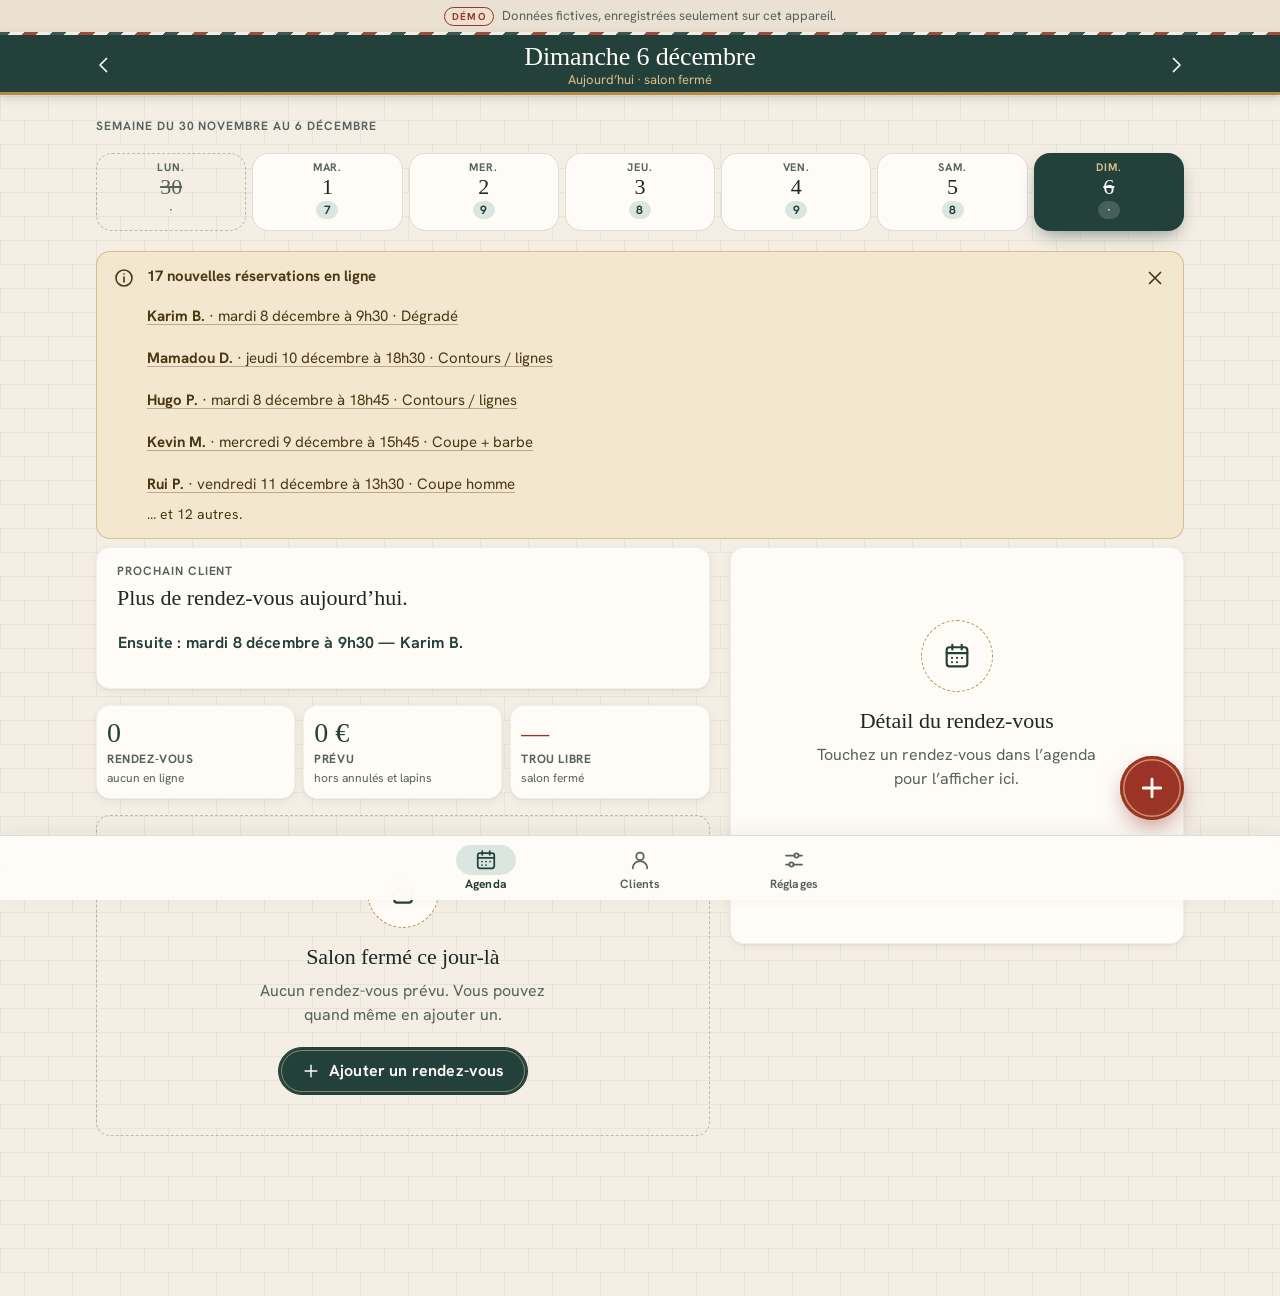
==== pro/index.html @ 9a5f39dc "﻿Publication 2026-10-08.1 — démo de prise de rendez-vous Application de planning pour barbière (PWA)" ====
<!doctype html>
<html lang="fr">
<head>
  <meta charset="utf-8">
  <meta name="viewport" content="width=device-width, initial-scale=1, viewport-fit=cover">
  <title>Agenda — [À COMPLÉTER] Nom du salon</title>
  <meta name="description" content="Espace de la barbière : agenda du jour, clients et réglages du salon.">
  <meta name="robots" content="noindex, nofollow">
  <meta name="theme-color" content="#23413A">
  <meta name="color-scheme" content="light">
  <meta name="format-detection" content="telephone=no">
  <meta name="mobile-web-app-capable" content="yes">
  <meta name="apple-mobile-web-app-capable" content="yes">
  <meta name="apple-mobile-web-app-status-bar-style" content="default">
  <meta name="apple-mobile-web-app-title" content="Agenda">

  <link rel="manifest" href="./manifest.webmanifest">
  <link rel="icon" href="../icons/pro-favicon.svg" type="image/svg+xml">
  <link rel="icon" href="../icons/pro-favicon-32.png" sizes="32x32" type="image/png">
  <link rel="apple-touch-icon" href="../icons/pro-apple-touch-icon.png">

  <link rel="preload" href="../fonts/hanken-grotesk-latin.woff2" as="font" type="font/woff2" crossorigin>
  <link rel="preload" href="../fonts/young-serif-latin.woff2" as="font" type="font/woff2" crossorigin>
  <link rel="stylesheet" href="../css/app.css">
  <link rel="stylesheet" href="../css/pro.css">

  <script src="../config.js"></script>
  <script type="module" src="../js/pro/main.js"></script>
</head>
<body class="app app--pro">
  <a class="skip-link" href="#app">Aller au contenu</a>

  <!-- Bandeau affiché seulement en mode démo (config.js vide) -->
  <div class="demo-banner" id="demo-banner" role="note" hidden>
    <span class="demo-banner__tag">Démo</span>
    <span class="demo-banner__text">Données fictives, enregistrées seulement sur cet appareil.</span>
  </div>
  <script>
    (function () {
      var c = window.APP_CONFIG || {};
      if (!(c.supabaseUrl && c.supabaseKey)) document.getElementById('demo-banner').hidden = false;
    })();
  </script>

  <noscript>
    <div class="noscript">
      <h1>Agenda du salon</h1>
      <p>L’agenda a besoin de JavaScript. Activez-le dans les réglages du navigateur, puis rechargez la page.</p>
    </div>
  </noscript>

  <main id="app" tabindex="-1"></main>

  <div id="announcer" class="sr-only" aria-live="polite" aria-atomic="true"></div>
  <div id="toasts" class="toasts"></div>
</body>
</html>
---- css/app.css ----
/* ==========================================================================
   Planning Barbière — système de design « l'enseigne de quartier »
   --------------------------------------------------------------------------
   Un seul fichier pour les deux applis (client et barbière).
   Direction artistique : docs/DESIGN.md — catalogue visuel : app/styleguide.html
   Les écrans ajoutent leurs propres règles dans css/client.css et css/pro.css,
   en réutilisant ces jetons et ces composants (nommage BEM simple :
   .bloc, .bloc__element, .bloc--variante ; états via attributs ARIA).

   Sommaire
     1. Polices (auto-hébergées, RGPD)
     2. Jetons (couleurs, rayons, ombres, espacements, typo)
     3. Base & reset léger (mobile, safe-area, focus)
     4. Mise en page (.page, .stack, .cluster…)
     5. Typographie & utilitaires
     6. Composants
        .btn .icon-btn .icon .chip .card .badge .field .check .switch
        .pole .spinner .loader .pricelist .daystrip .slots .ticket .sheet
        .toast .tabbar .appbar .sticky-cta .empty .skeleton .demo-banner
        .timeline .stat .list .avatar .notice .signboard .install-help
        .prose .app-footer
     7. Mouvement (.reveal) et prefers-reduced-motion
   ========================================================================== */


/* ==========================================================================
   1. Polices — Young Serif (titres) et Hanken Grotesk variable 400–700 (texte)
   Sous-ensembles latin + latin-ext, licence OFL (voir fonts/LICENCES.txt).
   ========================================================================== */

@font-face {
  font-family: 'Young Serif';
  font-style: normal;
  font-weight: 400;
  font-display: swap;
  src: url('../fonts/young-serif-latin-ext.woff2') format('woff2');
  unicode-range: U+0100-02BA, U+02BD-02C5, U+02C7-02CC, U+02CE-02D7, U+02DD-02FF, U+0304, U+0308, U+0329, U+1D00-1DBF, U+1E00-1E9F, U+1EF2-1EFF, U+2020, U+20A0-20AB, U+20AD-20C4, U+2113, U+2C60-2C7F, U+A720-A7FF;
}
@font-face {
  font-family: 'Young Serif';
  font-style: normal;
  font-weight: 400;
  font-display: swap;
  src: url('../fonts/young-serif-latin.woff2') format('woff2');
  unicode-range: U+0000-00FF, U+0131, U+0152-0153, U+02BB-02BC, U+02C6, U+02DA, U+02DC, U+0304, U+0308, U+0329, U+2000-206F, U+20AC, U+2122, U+2191, U+2193, U+2212, U+2215, U+FEFF, U+FFFD;
}
@font-face {
  font-family: 'Hanken Grotesk';
  font-style: normal;
  font-weight: 400 700;
  font-display: swap;
  src: url('../fonts/hanken-grotesk-latin-ext.woff2') format('woff2');
  unicode-range: U+0100-02BA, U+02BD-02C5, U+02C7-02CC, U+02CE-02D7, U+02DD-02FF, U+0304, U+0308, U+0329, U+1D00-1DBF, U+1E00-1E9F, U+1EF2-1EFF, U+2020, U+20A0-20AB, U+20AD-20C4, U+2113, U+2C60-2C7F, U+A720-A7FF;
}
@font-face {
  font-family: 'Hanken Grotesk';
  font-style: normal;
  font-weight: 400 700;
  font-display: swap;
  src: url('../fonts/hanken-grotesk-latin.woff2') format('woff2');
  unicode-range: U+0000-00FF, U+0131, U+0152-0153, U+02BB-02BC, U+02C6, U+02DA, U+02DC, U+0304, U+0308, U+0329, U+2000-206F, U+20AC, U+2122, U+2191, U+2193, U+2212, U+2215, U+FEFF, U+FFFD;
}


/* ==========================================================================
   2. Jetons
   ========================================================================== */

:root {
  color-scheme: light;

  /* — Couleurs (DESIGN.md) — */
  --paper:   #F4EEE4;              /* fond général, crème carrelage */
  --paper-2: #EAE1D2;              /* surfaces secondaires, bandes */
  --card:    #FFFCF7;              /* cartes, champs */
  --ink:     #1C2925;              /* texte principal */
  --ink-2:   #55625D;              /* texte secondaire (AA sur --paper : 5,5:1) */
  --green:   #23413A;              /* dominante : en-têtes, boutons principaux */
  --green-2: #2F5A50;              /* survol / état actif */
  --green-3: #17302A;              /* appui, fonds sombres (toast) */
  --oxblood: #9B3426;              /* accent : sélection, alertes, rayure */
  --oxblood-2: #7E2A1E;            /* accent foncé (texte sur fond teinté) */
  --brass:   #B58A45;              /* filets, détails — jamais pour du texte courant */
  --brass-2: #D9BE8C;              /* laiton clair, détails sur fond vert */
  --line:    rgba(28, 41, 37, .14);/* séparateurs */
  --line-2:  rgba(28, 41, 37, .26);/* contours de champs, bordures marquées */

  --ok:        #2E6B3F;            /* honoré */
  --ok-bg:     #E1ECDF;
  --warn:      #8A5A00;            /* lapin (no-show) */
  --warn-bg:   #F6E8C8;
  --danger-bg: #F5E1DB;            /* fond teinté sang-de-bœuf */
  --green-bg:  #DCE6E1;            /* fond teinté vert */
  --brass-bg:  #F3E7CF;            /* fond teinté laiton */

  --focus-color: var(--oxblood);   /* anneau de focus (redéfini sur fond sombre) */

  /* — Rayure du poteau de barbier (signature : progression, créneau choisi, chargement) — */
  --pole: repeating-linear-gradient(-45deg,
            var(--oxblood) 0 10px, var(--card) 10px 20px,
            var(--green) 20px 30px, var(--card) 30px 40px);
  /* Même rayure en « tuile » raccordable : à utiliser avec background-size
     (56px, 28px…) pour l'animer sans saut (keyframes pole-turn-*). */
  --pole-tile: linear-gradient(-45deg,
            var(--oxblood) 0 12.5%, var(--card) 0 25%, var(--green) 0 37.5%, var(--card) 0 50%,
            var(--oxblood) 0 62.5%, var(--card) 0 75%, var(--green) 0 87.5%, var(--card) 0);
  /* Hachures neutres (blocages, indisponibilités) */
  --hatch: repeating-linear-gradient(-45deg, rgba(28, 41, 37, .075) 0 6px, transparent 6px 12px);

  /* — Rayons — */
  --r-xs: 6px;
  --r-sm: 10px;
  --r-card: 14px;
  --r-lg: 22px;
  --r-pill: 999px;

  /* — Ombres chaudes (jamais grises) — */
  --shadow-1: 0 1px 2px rgba(60, 40, 20, .06), 0 2px 10px rgba(60, 40, 20, .06);
  --shadow-2: 0 2px 4px rgba(60, 40, 20, .06), 0 10px 28px rgba(60, 40, 20, .11);
  --shadow-3: 0 -10px 40px rgba(60, 40, 20, .18);

  /* — Espacements (échelle de 4 px) — */
  --s-1: 4px;
  --s-2: 8px;
  --s-3: 12px;
  --s-4: 16px;
  --s-5: 20px;
  --s-6: 24px;
  --s-7: 32px;
  --s-8: 40px;
  --s-9: 56px;

  /* — Typographie — */
  --font-display: 'Young Serif', 'Iowan Old Style', 'Palatino Linotype', Georgia, serif;
  --font-body: 'Hanken Grotesk', ui-sans-serif, system-ui, -apple-system, 'Segoe UI', Roboto, sans-serif;
  --fs-xs: .75rem;     /* 12 px — petites capitales */
  --fs-sm: .875rem;    /* 14 px */
  --fs-md: 1rem;       /* 16 px — minimum pour la saisie */
  --fs-lg: 1.125rem;   /* 18 px */
  --fs-xl: 1.375rem;   /* 22 px */
  --fs-2xl: 1.75rem;   /* 28 px */
  --fs-3xl: 2.25rem;   /* 36 px */
  --fs-hero: clamp(2.5rem, 11vw, 3.75rem); /* grands chiffres de l'agenda */

  /* — Gabarit — */
  --tap: 48px;                     /* cible tactile minimale */
  --maxw: 560px;                   /* colonne unique */
  --maxw-wide: 1120px;             /* agenda pro sur tablette */
  --gutter: 16px;
  --appbar-h: 56px;
  --tabbar-h: 64px;
  --cta-h: 80px;
  --bottom-space: 0px;             /* place réservée en bas (barre collante / onglets) */

  /* — Mouvement — */
  --ease-out: cubic-bezier(.2, .8, .2, 1);
  --ease-in: cubic-bezier(.4, 0, 1, 1);
  --stagger: 40ms;
}


/* ==========================================================================
   3. Base & reset léger
   ========================================================================== */

*, *::before, *::after { box-sizing: border-box; }

html {
  -webkit-text-size-adjust: 100%;
  text-size-adjust: 100%;
  -webkit-tap-highlight-color: transparent;
  scroll-padding-top: calc(var(--appbar-h) + 12px);
  scroll-padding-bottom: calc(var(--bottom-space) + 12px);
}

body {
  margin: 0;
  min-height: 100vh;
  min-height: 100dvh;
  padding-bottom: var(--bottom-space);
  color: var(--ink);
  background-color: var(--paper);
  /* Carrelage métro, presque invisible : la crème du salon */
  background-image: url("data:image/svg+xml,%3Csvg xmlns='http://www.w3.org/2000/svg' width='48' height='48'%3E%3Cpath d='M0 .5h48M0 24.5h48M.5 0v24M24.5 24v24' stroke='%231C2925' stroke-opacity='.05' fill='none'/%3E%3C/svg%3E");
  font-family: var(--font-body);
  font-size: var(--fs-md);
  line-height: 1.5;
  font-weight: 400;
  font-synthesis: none;
  font-kerning: normal;
  -webkit-font-smoothing: antialiased;
  -moz-osx-font-smoothing: grayscale;
  text-rendering: optimizeLegibility;
  overflow-wrap: break-word;
}

/* Place automatique sous une barre collante ou une barre d'onglets.
   Posée sur :root (et non body) : html en a besoin pour scroll-padding-bottom
   (un champ focalisé ou une erreur ne restent pas cachés sous la barre) ;
   body, .toasts… en héritent. */
:root:has(.sticky-cta:not([hidden])) { --bottom-space: calc(var(--cta-h) + env(safe-area-inset-bottom, 0px)); }
:root:has(.tabbar:not([hidden])) { --bottom-space: calc(var(--tabbar-h) + env(safe-area-inset-bottom, 0px)); }
:root:has(.tabbar:not([hidden])):has(.sticky-cta:not([hidden])) {
  --bottom-space: calc(var(--tabbar-h) + var(--cta-h) + env(safe-area-inset-bottom, 0px));
}

h1, h2, h3, h4, h5, h6, p, figure, blockquote, dl, dd, ul, ol { margin: 0; }
ul[class], ol[class] { list-style: none; padding: 0; }

h1, h2, h3 {
  font-family: var(--font-display);
  font-weight: 400;              /* Young Serif n'existe qu'en 400 : jamais de faux gras */
  line-height: 1.15;
  letter-spacing: -.005em;
  text-wrap: balance;
}
h4, h5, h6 { font-size: inherit; font-weight: 700; }

img, video, canvas { display: block; max-width: 100%; height: auto; }

button, input, select, textarea { font: inherit; color: inherit; letter-spacing: inherit; }
:where(button) { background: none; border: 0; padding: 0; cursor: pointer; }
:where(button:disabled) { cursor: not-allowed; }
:where(a) { color: var(--green); text-decoration-thickness: 1px; text-underline-offset: .18em; }
:where(a:hover) { color: var(--green-2); }
button, a, label, summary, [role="button"] { touch-action: manipulation; }

[hidden] { display: none !important; }

::selection { background: rgba(155, 52, 38, .18); }

/* Focus très visible, au clavier uniquement */
:focus-visible {
  outline: 3px solid var(--focus-color);
  outline-offset: 2px;
}
:focus:not(:focus-visible) { outline: none; }

/* Conteneur racine des écrans */
#app { display: block; min-height: 60vh; }
#app:focus { outline: none; }


/* ==========================================================================
   4. Mise en page
   ========================================================================== */

/* .page — colonne unique centrée (560 px), gouttières + safe-area.
   .page--wide : agenda pro sur tablette (2 colonnes possibles via .page__cols). */
.page {
  width: 100%;
  max-width: var(--maxw);
  margin-inline: auto;
  padding-top: var(--s-5);
  padding-bottom: var(--s-8);
  padding-left: max(var(--gutter), env(safe-area-inset-left, 0px));
  padding-right: max(var(--gutter), env(safe-area-inset-right, 0px));
}
.page--wide { max-width: var(--maxw-wide); }
.page__cols { display: grid; gap: var(--s-6); }
@media (min-width: 900px) {
  .page__cols { grid-template-columns: minmax(0, 1fr) minmax(0, 1fr); align-items: start; }
}

/* .stack — empilement vertical régulier (--gap pour ajuster) */
.stack { display: flex; flex-direction: column; gap: var(--gap, var(--s-4)); }
.stack--xs { --gap: var(--s-1); }
.stack--sm { --gap: var(--s-2); }
.stack--lg { --gap: var(--s-6); }
.stack--xl { --gap: var(--s-8); }

/* .cluster — éléments en ligne qui passent à la ligne */
.cluster { display: flex; flex-wrap: wrap; align-items: center; gap: var(--gap, var(--s-2)); }
.cluster--between { justify-content: space-between; }
.cluster--end { justify-content: flex-end; }

/* .split — deux éléments aux extrémités, l'un peut rétrécir */
.split { display: flex; align-items: center; justify-content: space-between; gap: var(--s-3); }
.split > :first-child { min-width: 0; }

.grow { flex: 1 1 auto; min-width: 0; }


/* ==========================================================================
   5. Typographie & utilitaires
   ========================================================================== */

.h1 { font-family: var(--font-display); font-weight: 400; font-size: var(--fs-3xl); line-height: 1.08; }
.h2 { font-family: var(--font-display); font-weight: 400; font-size: var(--fs-2xl); line-height: 1.12; }
.h3 { font-family: var(--font-display); font-weight: 400; font-size: var(--fs-xl); line-height: 1.2; }
.display-num {                          /* grands chiffres (heure du prochain client) */
  font-family: var(--font-display);
  font-weight: 400;
  font-size: var(--fs-hero);
  line-height: 1;
  font-variant-numeric: tabular-nums lining-nums;
  letter-spacing: -.01em;
}
.lead { font-size: var(--fs-lg); line-height: 1.45; color: var(--ink-2); }

/* Petites capitales espacées — étiquettes, durées, jours, sections */
.smallcaps {
  font-size: var(--fs-xs);
  font-weight: 650;
  letter-spacing: .08em;
  text-transform: uppercase;
  line-height: 1.3;
}

/* Titre de section : petites capitales + filet */
.section-title {
  display: flex;
  align-items: center;
  gap: var(--s-3);
  margin: var(--s-6) 0 var(--s-3);
  color: var(--ink-2);
  font-family: var(--font-body);
  font-size: var(--fs-xs);
  font-weight: 700;
  letter-spacing: .1em;
  text-transform: uppercase;
}
.section-title::after { content: ""; flex: 1; height: 1px; background: var(--line); }

.muted { color: var(--ink-2); }
.accent { color: var(--oxblood); }
.tabular { font-variant-numeric: tabular-nums lining-nums; }
.center { text-align: center; }
.nowrap { white-space: nowrap; }
.truncate { overflow: hidden; text-overflow: ellipsis; white-space: nowrap; }
.small { font-size: var(--fs-sm); }

/* Marqueur visible pour les informations à fournir par la barbière */
.todo {
  padding: .05em .35em;
  border-radius: 4px;
  background: var(--warn-bg);
  color: var(--warn);
  font-weight: 600;
  box-decoration-break: clone;
  -webkit-box-decoration-break: clone;
}

/* Masqué visuellement, lu par les lecteurs d'écran */
.sr-only, .visually-hidden {
  position: absolute !important;
  width: 1px; height: 1px;
  padding: 0; margin: -1px;
  overflow: hidden;
  clip: rect(0 0 0 0);
  clip-path: inset(50%);
  white-space: nowrap;
  border: 0;
}

/* Lien d'évitement */
.skip-link {
  position: absolute; left: var(--s-3); top: -100px; z-index: 300;
  padding: var(--s-2) var(--s-4); border-radius: var(--r-pill);
  background: var(--green); color: var(--card); font-weight: 700;
}
.skip-link:focus { top: calc(var(--s-3) + env(safe-area-inset-top, 0px)); }

.no-scrollbar { scrollbar-width: none; }
.no-scrollbar::-webkit-scrollbar { display: none; }

/* Filet laiton décoratif */
.divider { border: 0; height: 1px; margin: var(--s-6) 0; background: var(--line); }
.divider--brass {
  height: 7px;
  background:
    linear-gradient(var(--brass), var(--brass)) center / 100% 1px no-repeat,
    radial-gradient(circle, var(--brass) 2.5px, transparent 3px) center / 7px 7px no-repeat;
  opacity: .8;
}


/* ==========================================================================
   6. Composants
   ========================================================================== */

/* --------------------------------------------------------------------------
   .icon — pictogramme SVG en trait (produit par icon(name) de js/ui/dom.js)
   Hérite de la couleur du texte. .icon--lg : 28 px.
   -------------------------------------------------------------------------- */
.icon {
  display: inline-block;
  flex: none;
  width: 1.25em;
  height: 1.25em;
  vertical-align: -.25em;
  stroke: currentColor;
  fill: none;
}
.icon--lg { width: 28px; height: 28px; }


/* --------------------------------------------------------------------------
   .btn — bouton (ou lien <a class="btn">)
   Variantes : --primary (vert), --accent (sang-de-bœuf), --ghost, --danger
   Tailles   : --lg (56 px), --sm (40 px, zone tactile étendue), --block (pleine largeur)
   États     : [disabled] / [aria-disabled=true], [aria-busy=true] (le poteau tourne)
   <button class="btn btn--primary btn--block btn--lg">Confirmer</button>
   -------------------------------------------------------------------------- */
.btn {
  --btn-bg: var(--card);
  --btn-fg: var(--ink);
  --btn-border: var(--line-2);
  --btn-filet: transparent;
  position: relative;
  display: inline-flex;
  align-items: center;
  justify-content: center;
  gap: .5em;
  min-height: var(--tap);
  padding: 0 1.375rem;
  border: 1.5px solid var(--btn-border);
  border-radius: var(--r-pill);
  background: var(--btn-bg);
  color: var(--btn-fg);
  box-shadow: inset 0 0 0 2px var(--btn-bg), inset 0 0 0 3px var(--btn-filet);
  font-family: var(--font-body);
  font-size: var(--fs-md);
  font-weight: 650;
  line-height: 1.15;
  letter-spacing: .01em;
  text-align: center;
  text-decoration: none;
  white-space: nowrap;
  cursor: pointer;
  user-select: none;
  -webkit-user-select: none;
  transition: background-color .15s, border-color .15s, color .15s, box-shadow .15s, transform .12s var(--ease-out);
}
.btn:hover { color: var(--btn-fg); }
@media (hover: hover) {
  .btn:hover { --btn-bg: var(--paper-2); }
}
.btn:active { transform: translateY(1px) scale(.985); }
.btn .icon { width: 1.25em; height: 1.25em; }

/* Principal : vert bouteille, filet laiton intérieur comme une poignée de porte */
.btn--primary {
  --btn-bg: var(--green);
  --btn-fg: var(--card);
  --btn-border: var(--green);
  --btn-filet: rgba(217, 190, 140, .55);
  --focus-color: var(--oxblood);
}
@media (hover: hover) { .btn--primary:hover { --btn-bg: var(--green-2); --btn-border: var(--green-2); } }
.btn--primary:active { --btn-bg: var(--green-3); }

/* Accent : sang-de-bœuf de l'enseigne */
.btn--accent {
  --btn-bg: var(--oxblood);
  --btn-fg: var(--card);
  --btn-border: var(--oxblood);
  --btn-filet: rgba(217, 190, 140, .55);
  --focus-color: var(--green);
}
@media (hover: hover) { .btn--accent:hover { --btn-bg: var(--oxblood-2); --btn-border: var(--oxblood-2); } }

/* Discret : sans fond ni bordure */
.btn--ghost { --btn-bg: transparent; --btn-fg: var(--green); --btn-border: transparent; }
@media (hover: hover) { .btn--ghost:hover { --btn-bg: rgba(35, 65, 58, .08); } }

/* Danger : action destructrice (annuler un RDV, supprimer) */
.btn--danger { --btn-bg: var(--danger-bg); --btn-fg: var(--oxblood-2); --btn-border: rgba(155, 52, 38, .4); }
@media (hover: hover) { .btn--danger:hover { --btn-bg: var(--oxblood); --btn-fg: var(--card); --btn-border: var(--oxblood); } }

.btn--block { display: flex; width: 100%; }
.btn--lg { min-height: 56px; padding: 0 1.75rem; font-size: 1.0625rem; }
.btn--sm { min-height: 40px; padding: 0 1rem; font-size: .9375rem; }
.btn--sm::after { content: ""; position: absolute; inset: -4px 0; } /* cible tactile ≥ 48 px */

.btn:disabled,
.btn[aria-disabled="true"] {
  opacity: .45;
  cursor: not-allowed;
  transform: none;
  pointer-events: none;
}

/* Envoi en cours : le bouton devient un poteau de barbier qui tourne.
   Le libellé reste lu par les lecteurs d'écran (aria-busy). */
.btn[aria-busy="true"] {
  color: transparent !important;
  border-color: var(--green);
  background-color: var(--card);
  background-image: var(--pole-tile);
  background-size: 56px 56px;
  box-shadow: inset 0 0 0 1px rgba(28, 41, 37, .2), inset 0 6px 8px -6px rgba(255, 255, 255, .7), inset 0 -6px 8px -6px rgba(0, 0, 0, .25);
  animation: pole-turn-56 1.1s linear infinite;
  pointer-events: none;
  cursor: progress;
}
.btn[aria-busy="true"] .icon { visibility: hidden; }


/* --------------------------------------------------------------------------
   .icon-btn — bouton rond 48 px contenant un pictogramme (aria-label requis)
   Variantes : --solid (carte), --primary (vert), --sm (40 px)
   <button class="icon-btn" aria-label="Fermer">{icon('croix')}</button>
   -------------------------------------------------------------------------- */
.icon-btn {
  position: relative;
  display: inline-grid;
  place-items: center;
  flex: none;
  width: var(--tap);
  height: var(--tap);
  border: 0;
  border-radius: 50%;
  background: transparent;
  color: inherit;
  text-decoration: none;
  cursor: pointer;
  transition: background-color .15s, transform .12s var(--ease-out);
}
.icon-btn .icon { width: 24px; height: 24px; }
@media (hover: hover) { .icon-btn:hover { background: rgba(28, 41, 37, .07); } }
.icon-btn:active { transform: scale(.94); }
.icon-btn:disabled { opacity: .4; pointer-events: none; }
.icon-btn--solid { background: var(--card); border: 1px solid var(--line); box-shadow: var(--shadow-1); color: var(--green); }
.icon-btn--primary { background: var(--green); color: var(--card); }
@media (hover: hover) { .icon-btn--primary:hover { background: var(--green-2); } }
.icon-btn--sm { width: 40px; height: 40px; }
.icon-btn--sm::after { content: ""; position: absolute; inset: -4px; border-radius: 50%; }


/* --------------------------------------------------------------------------
   .chip — pastille de filtre / choix (bouton bascule)
   État choisi : [aria-pressed=true] (ou [aria-selected=true], .is-active)
   Rangée défilante : .chips
   <button class="chip" aria-pressed="true">Barbe <span class="chip__count">3</span></button>
   -------------------------------------------------------------------------- */
.chips {
  display: flex;
  gap: var(--s-2);
  overflow-x: auto;
  padding: 2px 0;
  scrollbar-width: none;
}
.chips::-webkit-scrollbar { display: none; }
.chip {
  display: inline-flex;
  align-items: center;
  gap: .45em;
  flex: none;
  min-height: 44px;
  padding: 0 1rem;
  border: 1.5px solid var(--line-2);
  border-radius: var(--r-pill);
  background: var(--card);
  color: var(--ink);
  font-size: .9375rem;
  font-weight: 550;
  line-height: 1.2;
  white-space: nowrap;
  text-decoration: none;
  cursor: pointer;
  transition: background-color .15s, border-color .15s, color .15s;
}
.chip .icon { width: 18px; height: 18px; }
@media (hover: hover) { .chip:hover { border-color: var(--green); } }
.chip[aria-pressed="true"],
.chip[aria-selected="true"],
.chip.is-active {
  background: var(--green);
  border-color: var(--green);
  color: var(--card);
}
.chip__count {
  min-width: 1.5em;
  padding: 0 .4em;
  border-radius: var(--r-pill);
  background: var(--paper-2);
  color: var(--ink-2);
  font-size: var(--fs-xs);
  font-weight: 700;
  line-height: 1.5;
  text-align: center;
  font-variant-numeric: tabular-nums;
}
.chip[aria-pressed="true"] .chip__count,
.chip[aria-selected="true"] .chip__count,
.chip.is-active .chip__count { background: rgba(255, 252, 247, .18); color: var(--card); }


/* --------------------------------------------------------------------------
   .card — surface blanche cassée, coins 14 px, ombre chaude
   Variantes : --flat (bordure sans ombre), --inset (bande crème), --accent
   (filet sang-de-bœuf à gauche), --interactive (<a>/<button> cliquable)
   Éléments  : __header, __title, __meta, __body, __footer
   -------------------------------------------------------------------------- */
.card {
  position: relative;
  display: block;
  padding: var(--s-4) var(--s-5);
  border: 1px solid rgba(28, 41, 37, .06);
  border-radius: var(--r-card);
  background: var(--card);
  box-shadow: var(--shadow-1);
  color: inherit;
}
.card--flat { box-shadow: none; border-color: var(--line); }
.card--inset { box-shadow: none; border-color: transparent; background: var(--paper-2); }
.card--accent { box-shadow: inset 4px 0 0 var(--oxblood), var(--shadow-1); }
.card--interactive {
  width: 100%;
  text-align: left;
  text-decoration: none;
  cursor: pointer;
  transition: box-shadow .2s, transform .15s var(--ease-out);
}
@media (hover: hover) { .card--interactive:hover { box-shadow: var(--shadow-2); } }
.card--interactive:active { transform: scale(.99); }
.card__header { display: flex; align-items: center; justify-content: space-between; gap: var(--s-3); }
.card__title { font-family: var(--font-display); font-weight: 400; font-size: 1.1875rem; line-height: 1.2; }
.card__meta { color: var(--ink-2); font-size: var(--fs-sm); }
.card__body { margin-top: var(--s-3); }
.card__footer {
  display: flex; flex-wrap: wrap; gap: var(--s-2);
  margin-top: var(--s-4); padding-top: var(--s-3);
  border-top: 1px solid var(--line);
}


/* --------------------------------------------------------------------------
   .badge — statut en petites capitales
   --online (réservé en ligne), --done (honoré), --noshow (lapin),
   --cancelled (annulé), --new (nouveau), sans variante : neutre (confirmé)
   <span class="badge badge--done">Honoré</span>
   -------------------------------------------------------------------------- */
.badge {
  display: inline-flex;
  align-items: center;
  gap: .4em;
  padding: .3em .7em;
  border-radius: var(--r-pill);
  background: var(--paper-2);
  color: var(--ink-2);
  font-size: .6875rem;
  font-weight: 700;
  line-height: 1.2;
  letter-spacing: .08em;
  text-transform: uppercase;
  white-space: nowrap;
  vertical-align: middle;
}
.badge--online { background: var(--brass-bg); color: #6E5220; }
.badge--done { background: var(--ok-bg); color: var(--ok); }
.badge--noshow { background: var(--warn-bg); color: var(--warn); }
.badge--cancelled {
  background: transparent;
  color: var(--ink-2);
  box-shadow: inset 0 0 0 1px var(--line-2);
  text-decoration: line-through;
}
.badge--new { background: var(--oxblood); color: var(--card); }
.badge--new::before {
  content: "";
  width: 6px; height: 6px;
  border-radius: 50%;
  background: var(--card);
  animation: pulse-dot 1.6s ease-in-out infinite;
}


/* --------------------------------------------------------------------------
   .field — champ de formulaire étiqueté
   <div class="field">
     <label class="field__label" for="tel">Téléphone</label>
     <input class="field__input" id="tel" type="tel" autocomplete="tel"
            aria-describedby="tel-aide tel-err" aria-invalid="true">
     <p class="field__hint" id="tel-aide">Pour vous prévenir en cas d'imprévu.</p>
     <p class="field__error" id="tel-err">Ce numéro semble incomplet.</p>
   </div>
   Les <input>, <select>, <textarea> placés dans .field sont stylés même sans
   classe. Texte ≥ 16 px (pas de zoom iOS). Deux champs côte à côte : .field-row
   -------------------------------------------------------------------------- */
.field { display: grid; gap: 6px; min-width: 0; }
.field__label,
.field > label {
  font-size: .9375rem;
  font-weight: 650;
  color: var(--ink);
  line-height: 1.3;
}
.field__optional { font-weight: 400; color: var(--ink-2); font-size: var(--fs-sm); }

.field__input,
.field__select,
.field__textarea,
.field :is(input:not([type="checkbox"]):not([type="radio"]):not([type="range"]), select, textarea) {
  display: block;
  width: 100%;
  min-height: 52px;
  padding: 13px 14px;
  border: 1.5px solid var(--line-2);
  border-radius: 12px;
  background: var(--card);
  color: var(--ink);
  box-shadow: inset 0 1px 2px rgba(60, 40, 20, .06);
  font-size: max(16px, 1rem);
  line-height: 1.3;
  -webkit-appearance: none;
  appearance: none;
  transition: border-color .15s, box-shadow .15s, background-color .15s;
}
.field__textarea,
.field textarea { min-height: 104px; resize: vertical; }
.field__select,
.field select {
  padding-right: 44px;
  background-image: url("data:image/svg+xml,%3Csvg xmlns='http://www.w3.org/2000/svg' viewBox='0 0 24 24' fill='none' stroke='%2355625D' stroke-width='2' stroke-linecap='round' stroke-linejoin='round'%3E%3Cpath d='M6 9.5l6 6 6-6'/%3E%3C/svg%3E");
  background-repeat: no-repeat;
  background-position: right 14px center;
  background-size: 20px 20px;
}
.field ::placeholder { color: #8A928E; opacity: 1; }
.field :is(input, select, textarea):hover { border-color: rgba(28, 41, 37, .4); }
.field :is(input, select, textarea):focus,
.field__input:focus, .field__select:focus, .field__textarea:focus {
  outline: none;
  border-color: var(--green);
  box-shadow: 0 0 0 4px rgba(35, 65, 58, .2);
}
.field :is(input, select, textarea)[aria-invalid="true"] {
  border-color: var(--oxblood);
  background-color: #FBF1EE;
}
.field :is(input, select, textarea)[aria-invalid="true"]:focus { box-shadow: 0 0 0 4px rgba(155, 52, 38, .18); }
.field :is(input, select, textarea):disabled { background: var(--paper-2); color: var(--ink-2); }
.field input:is([type="date"], [type="time"], [type="datetime-local"]) { min-height: 52px; }
.field__hint { font-size: var(--fs-sm); color: var(--ink-2); line-height: 1.4; }
.field__error {
  display: flex;
  align-items: flex-start;
  gap: 6px;
  color: var(--oxblood);
  font-size: var(--fs-sm);
  font-weight: 650;
  line-height: 1.35;
}
.field__error::before {
  content: "!";
  flex: none;
  display: grid; place-items: center;
  width: 18px; height: 18px; margin-top: 1px;
  border-radius: 50%;
  background: var(--oxblood);
  color: var(--card);
  font-size: 12px;
  font-weight: 800;
  line-height: 1;
}
.field__error:empty { display: none; }

.field-row { display: grid; grid-template-columns: 1fr 1fr; gap: var(--s-3); }
@media (max-width: 340px) { .field-row { grid-template-columns: 1fr; } }


/* --------------------------------------------------------------------------
   .check — case à cocher stylée, accessible (la vraie case reste focusable)
   <label class="check">
     <input class="check__input" type="checkbox">
     <span class="check__box" aria-hidden="true"></span>
     <span class="check__label">J'accepte… <span class="check__hint">détail</span></span>
   </label>
   -------------------------------------------------------------------------- */
.check {
  position: relative;
  display: flex;
  align-items: flex-start;
  gap: var(--s-3);
  min-height: var(--tap);
  padding: 12px 0;
  cursor: pointer;
  line-height: 1.4;
}
.check__input {
  position: absolute;
  top: 12px; left: 0;
  width: 24px; height: 24px;
  margin: 0;
  opacity: 0;
  cursor: pointer;
}
.check__box {
  flex: none;
  display: grid;
  place-items: center;
  width: 24px; height: 24px;
  margin-top: -1px;
  border: 2px solid var(--ink-2);
  border-radius: 7px;
  background: var(--card);
  transition: background-color .15s, border-color .15s;
}
.check__box::after {
  content: "";
  width: 12px; height: 7px;
  margin-top: -3px;
  border-left: 2.5px solid var(--card);
  border-bottom: 2.5px solid var(--card);
  transform: rotate(-45deg) scale(0);
  transition: transform .18s var(--ease-out);
}
.check__input:checked + .check__box { background: var(--green); border-color: var(--green); }
.check__input:checked + .check__box::after { transform: rotate(-45deg) scale(1); }
.check__input:focus-visible + .check__box { outline: 3px solid var(--focus-color); outline-offset: 2px; }
.check__input:disabled + .check__box { opacity: .45; }
.check__input[aria-invalid="true"] + .check__box { border-color: var(--oxblood); }
.check__label { min-width: 0; }
.check__hint { display: block; color: var(--ink-2); font-size: var(--fs-sm); }


/* --------------------------------------------------------------------------
   .switch — interrupteur (case à cocher role="switch"), libellé à gauche
   <label class="switch">
     <span class="switch__label">Réservation en ligne <span class="switch__hint">…</span></span>
     <input class="switch__input" type="checkbox" role="switch" checked>
     <span class="switch__track" aria-hidden="true"></span>
   </label>
   -------------------------------------------------------------------------- */
.switch {
  position: relative;
  display: flex;
  align-items: center;
  justify-content: space-between;
  gap: var(--s-4);
  min-height: 56px;
  padding: 8px 0;
  cursor: pointer;
}
.switch__label { min-width: 0; font-weight: 600; line-height: 1.35; }
.switch__hint { display: block; font-weight: 400; color: var(--ink-2); font-size: var(--fs-sm); }
.switch__input {
  position: absolute;
  right: 0; top: 50%;
  width: 52px; height: 32px;
  margin: -16px 0 0;
  opacity: 0;
  cursor: pointer;
}
.switch__track {
  position: relative;
  flex: none;
  width: 52px; height: 32px;
  border-radius: var(--r-pill);
  background: #D9D0C1;
  box-shadow: inset 0 0 0 1.5px rgba(28, 41, 37, .3);
  transition: background-color .2s;
}
.switch__track::after {
  content: "";
  position: absolute;
  top: 6px; left: 6px;
  width: 20px; height: 20px;
  border-radius: 50%;
  background: var(--ink-2);
  box-shadow: 0 1px 2px rgba(60, 40, 20, .2);
  transition: transform .22s var(--ease-out), background-color .2s, width .2s, height .2s, top .2s, left .2s;
}
.switch__input:checked + .switch__track { background: var(--green); box-shadow: none; }
.switch__input:checked + .switch__track::after {
  top: 4px; left: 4px;
  width: 24px; height: 24px;
  background: var(--card);
  transform: translateX(20px);
}
.switch__input:focus-visible + .switch__track { outline: 3px solid var(--focus-color); outline-offset: 2px; }
.switch__input:disabled + .switch__track { opacity: .45; }


/* --------------------------------------------------------------------------
   .pole — barre de progression rayée qui tourne comme un poteau de barbier,
   avec ses deux embouts en laiton. Valeur : --progress de 0 à 1.
   <div class="pole" role="progressbar" aria-label="Étape 2 sur 3"
        aria-valuemin="0" aria-valuemax="3" aria-valuenow="2" style="--progress: .66">
     <span class="pole__bar"></span>
   </div>
   --indeterminate : chargement sans durée connue (barre pleine qui tourne).
   -------------------------------------------------------------------------- */
.pole {
  --progress: 0;
  position: relative;
  height: 12px;
  margin-inline: 7px;
  border-radius: var(--r-pill);
  background: var(--paper-2);
  box-shadow: inset 0 1px 2px rgba(60, 40, 20, .18), inset 0 0 0 1px var(--line);
}
.pole::before,
.pole::after {                        /* embouts en laiton */
  content: "";
  position: absolute;
  top: -4px;
  width: 9px; height: 20px;
  border-radius: 3px;
  background: linear-gradient(90deg, #8E6A32, var(--brass-2) 45%, var(--brass) 70%, #8E6A32);
  box-shadow: 0 1px 2px rgba(60, 40, 20, .25);
  z-index: 1;
}
.pole::before { left: -7px; }
.pole::after { right: -7px; }
.pole__bar {
  display: block;
  width: calc(var(--progress) * 100%);
  max-width: 100%;
  height: 100%;
  border-radius: inherit;
  background-color: var(--card);
  background-image:
    linear-gradient(rgba(255, 255, 255, .35), rgba(255, 255, 255, 0) 45%, rgba(0, 0, 0, .12)),
    var(--pole-tile);
  background-size: 100% 100%, 28px 28px;
  transition: width .5s var(--ease-out);
  animation: pole-turn-28 1.4s linear infinite;
}
.pole--indeterminate .pole__bar { width: 100%; animation-duration: .9s; }


/* --------------------------------------------------------------------------
   .spinner — petit poteau vertical qui tourne (indicateur de chargement)
   .loader  — bloc centré : spinner + texte
   <div class="loader" role="status"><span class="spinner"></span>Chargement…</div>
   -------------------------------------------------------------------------- */
.spinner {
  position: relative;
  display: inline-block;
  width: 14px;
  height: 38px;
  margin-block: 7px;
  border-radius: 3px;
  background-color: var(--card);
  background-image:
    linear-gradient(90deg, rgba(255, 255, 255, .5), rgba(255, 255, 255, 0) 40%, rgba(0, 0, 0, .18)),
    var(--pole-tile);
  background-size: 100% 100%, 20px 20px;
  box-shadow: inset 0 0 0 1px rgba(28, 41, 37, .2);
  animation: pole-rise-20 .9s linear infinite;
  vertical-align: middle;
}
.spinner::before,
.spinner::after {
  content: "";
  position: absolute;
  left: -4px; right: -4px;
  height: 6px;
  border-radius: 3px;
  background: linear-gradient(90deg, #8E6A32, var(--brass-2) 45%, var(--brass) 70%, #8E6A32);
}
.spinner::before { top: -6px; border-radius: 7px 7px 2px 2px; }
.spinner::after { bottom: -6px; border-radius: 2px 2px 3px 3px; }
.loader {
  display: flex;
  flex-direction: column;
  align-items: center;
  gap: var(--s-3);
  padding: var(--s-8) var(--s-4);
  color: var(--ink-2);
  font-size: .9375rem;
  text-align: center;
}


/* --------------------------------------------------------------------------
   .pricelist — le tableau des tarifs de l'ardoise du barbier
   nom … points de conduite … prix ; durée en petites capitales dessous ;
   catégorie en intertitre. L'élément peut être un <button> (choix d'une
   prestation) : état choisi [aria-pressed=true] / [aria-current=true].
   --board : version « ardoise » vert bouteille encadrée de laiton.
   <section class="pricelist">
     <h3 class="pricelist__category">Coupe</h3>
     <ul class="pricelist__items"><li>
       <button class="pricelist__item" type="button" aria-pressed="false">
         <span class="pricelist__row">
           <span class="pricelist__name">Coupe homme</span>
           <span class="pricelist__dots" aria-hidden="true"></span>
           <span class="pricelist__price">22 €</span>
         </span>
         <span class="pricelist__duration">30 min</span>
         <span class="pricelist__desc">Shampooing, coupe ciseaux et tondeuse</span>
       </button>
     </li></ul>
   </section>
   -------------------------------------------------------------------------- */
.pricelist { --dots: rgba(28, 41, 37, .42); display: block; }
.pricelist__category {
  display: flex;
  align-items: center;
  gap: var(--s-3);
  margin: var(--s-6) 0 var(--s-1);
  color: var(--oxblood);
  font-family: var(--font-body);
  font-size: .8125rem;
  font-weight: 700;
  line-height: 1.2;
  letter-spacing: .16em;
  text-transform: uppercase;
}
.pricelist__category::before { content: ""; width: 18px; height: 1px; background: var(--brass); }
.pricelist__category::after { content: ""; flex: 1; height: 1px; background: var(--brass); opacity: .6; }
.pricelist > .pricelist__category:first-child { margin-top: 0; }
.pricelist__items { list-style: none; margin: 0; padding: 0; }
.pricelist__items > li + li { border-top: 1px dashed var(--line); }
.pricelist__item {
  position: relative;
  display: block;
  width: 100%;
  padding: 14px 12px;
  border: 0;
  border-radius: var(--r-sm);
  background: transparent;
  color: inherit;
  text-align: left;
  text-decoration: none;
  transition: background-color .15s, box-shadow .2s;
}
button.pricelist__item, a.pricelist__item { min-height: 64px; cursor: pointer; }
@media (hover: hover) {
  button.pricelist__item:hover, a.pricelist__item:hover { background: rgba(255, 252, 247, .75); }
}
.pricelist__row { display: flex; align-items: baseline; gap: var(--s-2); }
.pricelist__name { font-size: 1.0625rem; font-weight: 650; line-height: 1.3; }
.pricelist__dots {
  flex: 1 1 auto;
  min-width: 1.25rem;
  height: 4px;
  background: radial-gradient(circle at 2px 2px, var(--dots) 1.15px, transparent 1.7px) left bottom / 7px 4px repeat-x;
}
.pricelist__price {
  flex: none;
  color: var(--green);
  font-family: var(--font-display);
  font-size: 1.25rem;
  line-height: 1.1;
  white-space: nowrap;
  font-variant-numeric: tabular-nums lining-nums;
}
.pricelist__duration {
  display: block;
  margin-top: 3px;
  color: var(--ink-2);
  font-size: var(--fs-xs);
  font-weight: 650;
  letter-spacing: .08em;
  text-transform: uppercase;
  font-variant-numeric: tabular-nums;
}
.pricelist__desc { display: block; margin-top: 2px; max-width: 42ch; color: var(--ink-2); font-size: var(--fs-sm); line-height: 1.4; }
.pricelist__item[aria-pressed="true"],
.pricelist__item[aria-current="true"],
.pricelist__item.is-selected {
  background: var(--card);
  box-shadow: inset 4px 0 0 var(--oxblood), var(--shadow-1);
}
.pricelist__item[aria-pressed="true"] .pricelist__name,
.pricelist__item[aria-current="true"] .pricelist__name,
.pricelist__item.is-selected .pricelist__name { color: var(--oxblood-2); }
.pricelist__item[aria-pressed="true"] .pricelist__price,
.pricelist__item[aria-current="true"] .pricelist__price,
.pricelist__item.is-selected .pricelist__price { color: var(--oxblood); }

/* Ardoise vert bouteille, double filet laiton */
.pricelist--board {
  --dots: rgba(217, 190, 140, .6);
  --focus-color: var(--brass-2);
  padding: var(--s-5) var(--s-3);
  border-radius: var(--r-card);
  background: var(--green);
  color: var(--card);
  box-shadow: inset 0 0 0 5px var(--green), inset 0 0 0 6px rgba(217, 190, 140, .7), var(--shadow-2);
}
.pricelist--board .pricelist__category { color: var(--brass-2); margin-inline: var(--s-3); }
.pricelist--board .pricelist__category::before,
.pricelist--board .pricelist__category::after { background: var(--brass-2); }
.pricelist--board .pricelist__items > li + li { border-top-color: rgba(255, 252, 247, .14); }
.pricelist--board .pricelist__price { color: var(--brass-2); }
.pricelist--board .pricelist__duration,
.pricelist--board .pricelist__desc { color: rgba(255, 252, 247, .74); }
@media (hover: hover) {
  .pricelist--board button.pricelist__item:hover { background: rgba(255, 252, 247, .07); }
}
.pricelist--board .pricelist__item[aria-pressed="true"],
.pricelist--board .pricelist__item[aria-current="true"],
.pricelist--board .pricelist__item.is-selected { background: var(--green-3); box-shadow: inset 4px 0 0 var(--brass-2); }
.pricelist--board .pricelist__item[aria-pressed="true"] :is(.pricelist__name, .pricelist__price),
.pricelist--board .pricelist__item.is-selected :is(.pricelist__name, .pricelist__price) { color: var(--card); }


/* --------------------------------------------------------------------------
   .daystrip — bande de jours défilable horizontalement (scroll-snap)
   Jour choisi : [aria-pressed=true] (ou [aria-selected=true] dans un listbox)
   Jour fermé / complet : --closed / --full (pointillés, chiffre barré ; pâlis
   seulement s'ils sont [disabled])
   Aujourd'hui : --today
   <div class="daystrip" role="group" aria-label="Choisir un jour">
     <button class="daystrip__day" aria-pressed="true">
       <span class="daystrip__dow">mar.</span>
       <span class="daystrip__num">7</span>
       <span class="daystrip__month">oct.</span>
     </button> …
   </div>
   -------------------------------------------------------------------------- */
.daystrip {
  display: flex;
  gap: var(--s-2);
  margin-inline: calc(-1 * var(--gutter));
  padding: 6px var(--gutter) 12px;
  overflow-x: auto;
  overscroll-behavior-x: contain;
  scroll-snap-type: x mandatory;
  scroll-padding-inline: var(--gutter);
  scrollbar-width: none;
  -webkit-mask-image: linear-gradient(90deg, transparent, #000 var(--gutter), #000 calc(100% - 28px), transparent);
  mask-image: linear-gradient(90deg, transparent, #000 var(--gutter), #000 calc(100% - 28px), transparent);
}
.daystrip::-webkit-scrollbar { display: none; }
.daystrip__day {
  position: relative;
  flex: none;
  display: flex;
  flex-direction: column;
  align-items: center;
  justify-content: center;
  gap: 3px;
  width: 62px;
  min-height: 86px;
  padding: 8px 0 10px;
  border: 1.5px solid var(--line);
  border-radius: 16px;
  background: var(--card);
  color: var(--ink);
  scroll-snap-align: start;
  cursor: pointer;
  transition: background-color .15s, border-color .15s, color .15s, transform .15s var(--ease-out);
}
@media (hover: hover) { .daystrip__day:hover { border-color: var(--green); } }
.daystrip__dow,
.daystrip__month {
  color: var(--ink-2);
  font-size: .6875rem;
  font-weight: 700;
  line-height: 1.1;
  letter-spacing: .08em;
  text-transform: uppercase;
}
.daystrip__num {
  font-family: var(--font-display);
  font-size: 1.5rem;
  line-height: 1;
  font-variant-numeric: tabular-nums lining-nums;
}
.daystrip__day--today .daystrip__dow { color: var(--oxblood); }
.daystrip__day[aria-pressed="true"],
.daystrip__day[aria-selected="true"] {
  background: var(--green);
  border-color: var(--green);
  color: var(--card);
  box-shadow: 0 8px 18px -6px rgba(35, 65, 58, .55);
}
.daystrip__day[aria-pressed="true"] :is(.daystrip__dow, .daystrip__month),
.daystrip__day[aria-selected="true"] :is(.daystrip__dow, .daystrip__month) { color: var(--brass-2); }
.daystrip__day[aria-pressed="true"]::after,
.daystrip__day[aria-selected="true"]::after {
  content: "";
  position: absolute;
  bottom: 5px;
  width: 16px; height: 3px;
  border-radius: 2px;
  background: var(--brass-2);
}
.daystrip__day--closed,
.daystrip__day--full,
.daystrip__day:disabled {
  border-style: dashed;
  border-color: var(--line-2);
  background: transparent;
  color: var(--ink-2);
  cursor: default;
  box-shadow: none;
}
/* Pâli seulement s'il est vraiment inactif : un jour complet (client) ou fermé
   (pro) reste un bouton, son texte garde le contraste AA (--ink-2 : 5,5:1). */
.daystrip__day:disabled { opacity: .62; }
.daystrip__day--closed .daystrip__num,
.daystrip__day--full .daystrip__num { text-decoration: line-through; text-decoration-thickness: 1.5px; }


/* --------------------------------------------------------------------------
   .slots — grille de créneaux en pastilles
   Créneau choisi : [aria-pressed=true] → bordure rayée « poteau » qui tourne
   Créneau pris : [disabled]
   <div class="slots">
     <h3 class="slots__title">Matin</h3>
     <div class="slots__grid">
       <button class="slots__slot" type="button" aria-pressed="false">9h00</button>
     </div>
   </div>
   -------------------------------------------------------------------------- */
.slots__title {
  margin: var(--s-5) 0 var(--s-2);
  color: var(--ink-2);
  font-family: var(--font-body);
  font-size: var(--fs-xs);
  font-weight: 700;
  letter-spacing: .1em;
  text-transform: uppercase;
}
.slots > .slots__title:first-child { margin-top: 0; }
.slots__grid {
  display: grid;
  grid-template-columns: repeat(auto-fill, minmax(86px, 1fr));
  gap: var(--s-2);
}
.slots__slot {
  min-height: var(--tap);
  padding: 0 .5rem;
  border: 1.5px solid var(--line-2);
  border-radius: var(--r-pill);
  background: var(--card);
  color: var(--green);
  font-size: 1.0625rem;
  font-weight: 650;
  line-height: 1;
  font-variant-numeric: tabular-nums lining-nums;
  cursor: pointer;
  transition: border-color .15s, transform .15s var(--ease-out), box-shadow .15s;
}
@media (hover: hover) { .slots__slot:hover { border-color: var(--green); } }
.slots__slot:active { transform: scale(.96); }
.slots__slot[aria-pressed="true"],
.slots__slot.is-selected {
  border: 4px solid transparent;
  background:
    linear-gradient(var(--card), var(--card)) padding-box,
    var(--pole-tile) border-box;
  background-size: auto, 28px 28px;
  color: var(--oxblood);
  font-weight: 750;
  box-shadow: 0 6px 14px -6px rgba(155, 52, 38, .55);
  transform: scale(1.04);
  animation: slot-turn 1.6s linear infinite;
}
.slots__slot:disabled {
  border-style: dashed;
  background: transparent;
  color: var(--ink-2);
  opacity: .55;
  text-decoration: line-through;
  cursor: default;
}


/* --------------------------------------------------------------------------
   .ticket — confirmation de RDV : ticket à bord perforé + « tampon »
   <article class="ticket">
     <div class="ticket__main">
       <p class="ticket__kicker">Rendez-vous confirmé</p>
       <h2 class="ticket__title">Coupe + barbe</h2>
       <p class="ticket__when">mardi 7 octobre · 14h30</p>
       <dl class="ticket__details">
         <div><dt>Durée</dt><dd>1 h</dd></div><div><dt>Prix</dt><dd>35 €</dd></div>
       </dl>
       <span class="ticket__stamp" aria-hidden="true">Confirmé</span>
     </div>
     <div class="ticket__stub">… adresse, boutons …</div>
   </article>
   -------------------------------------------------------------------------- */
.ticket {
  --notch: 13px;
  --ticket-bg: var(--card);
  position: relative;
  margin-bottom: 8px;                    /* place pour la dentelure du bas */
  filter: drop-shadow(0 1px 1.5px rgba(60, 40, 20, .1)) drop-shadow(0 10px 22px rgba(60, 40, 20, .1));
}
.ticket__main,
.ticket__stub {
  position: relative;
  padding: var(--s-5) var(--s-5);
  background: var(--ticket-bg);
}
.ticket__main {
  padding-top: var(--s-6);
  border-radius: var(--r-card) var(--r-card) 0 0;
  /* Le tampon entre agrandi (stamp-in, scale 1.9) : sans ceci il élargit la page
     le temps de l'animation. Le masque le rogne déjà : rien ne change à l'œil. */
  overflow: hidden;
  -webkit-mask:
    radial-gradient(circle var(--notch) at 0 100%, #0000 97%, #000) left / 51% 100% no-repeat,
    radial-gradient(circle var(--notch) at 100% 100%, #0000 97%, #000) right / 51% 100% no-repeat;
  mask:
    radial-gradient(circle var(--notch) at 0 100%, #0000 97%, #000) left / 51% 100% no-repeat,
    radial-gradient(circle var(--notch) at 100% 100%, #0000 97%, #000) right / 51% 100% no-repeat;
}
.ticket__main::before {                  /* liseré vert en haut du ticket */
  content: "";
  position: absolute;
  inset: 0 0 auto;
  height: 6px;
  background: var(--green);
  box-shadow: 0 2px 0 var(--brass-2);
}
.ticket__stub {
  -webkit-mask:
    radial-gradient(circle var(--notch) at 0 0, #0000 97%, #000) left / 51% 100% no-repeat,
    radial-gradient(circle var(--notch) at 100% 0, #0000 97%, #000) right / 51% 100% no-repeat;
  mask:
    radial-gradient(circle var(--notch) at 0 0, #0000 97%, #000) left / 51% 100% no-repeat,
    radial-gradient(circle var(--notch) at 100% 0, #0000 97%, #000) right / 51% 100% no-repeat;
}
.ticket__stub::before {                  /* pointillés de la perforation */
  content: "";
  position: absolute;
  top: -1px;
  left: calc(var(--notch) + 6px);
  right: calc(var(--notch) + 6px);
  height: 2px;
  background: linear-gradient(90deg, var(--line-2) 0 6px, transparent 6px) 0 0 / 11px 2px repeat-x;
}
.ticket::after {                         /* dentelure du bas */
  content: "";
  position: absolute;
  left: 0; right: 0;
  bottom: -7px;
  height: 8px;
  background: var(--ticket-bg);
  -webkit-mask: radial-gradient(circle 4.5px at 7px 100%, #0000 94%, #000) 0 0 / 14px 8px repeat-x;
  mask: radial-gradient(circle 4.5px at 7px 100%, #0000 94%, #000) 0 0 / 14px 8px repeat-x;
}
.ticket__kicker {
  color: var(--ok);
  font-size: var(--fs-xs);
  font-weight: 700;
  letter-spacing: .1em;
  text-transform: uppercase;
}
.ticket__title {
  margin-top: var(--s-2);
  padding-right: 92px;                  /* place pour le tampon */
  font-family: var(--font-display);
  font-size: var(--fs-2xl);
  line-height: 1.1;
}
.ticket__when {
  margin-top: var(--s-2);
  font-size: var(--fs-lg);
  font-weight: 650;
  font-variant-numeric: tabular-nums;
}
.ticket__when::first-letter { text-transform: uppercase; }
.ticket__details {
  display: grid;
  grid-template-columns: repeat(auto-fit, minmax(90px, 1fr));
  gap: var(--s-3);
  margin-top: var(--s-4);
}
.ticket__details dt {
  color: var(--ink-2);
  font-size: .6875rem;
  font-weight: 700;
  letter-spacing: .08em;
  text-transform: uppercase;
}
.ticket__details dd {
  margin: 2px 0 0;
  font-weight: 650;
  font-variant-numeric: tabular-nums;
}
.ticket__ref {
  color: var(--ink-2);
  font-size: var(--fs-xs);
  letter-spacing: .12em;
  text-transform: uppercase;
  font-variant-numeric: tabular-nums;
}
.ticket__stamp {
  position: absolute;
  top: 30px;
  right: 16px;
  padding: 7px 11px 6px;
  border: 3px double var(--oxblood);
  border-radius: 8px;
  color: var(--oxblood);
  font-family: var(--font-display);
  font-size: .9375rem;
  line-height: 1;
  letter-spacing: .1em;
  text-transform: uppercase;
  opacity: .82;
  transform: rotate(-12deg);
  mix-blend-mode: multiply;
  /* encre irrégulière */
  -webkit-mask-image: repeating-radial-gradient(circle at 30% 35%, #000 0 2px, rgba(0, 0, 0, .78) 2.5px 3.2px, #000 3.6px 5px);
  mask-image: repeating-radial-gradient(circle at 30% 35%, #000 0 2px, rgba(0, 0, 0, .78) 2.5px 3.2px, #000 3.6px 5px);
  animation: stamp-in .55s var(--ease-out) .3s both;
  pointer-events: none;
}


/* --------------------------------------------------------------------------
   .sheet — feuille modale qui monte du bas (créée par openSheet() de dom.js)
   <div class="sheet">
     <div class="sheet__backdrop"></div>
     <section class="sheet__panel" role="dialog" aria-modal="true" aria-labelledby="…">
       <div class="sheet__handle"></div>
       <header class="sheet__header"><h2 class="sheet__title">…</h2><button class="icon-btn sheet__close">…</button></header>
       <div class="sheet__body">…</div>
       <footer class="sheet__actions">…boutons…</footer>
     </section>
   </div>
   États : .is-closing (animation de sortie). Le <html> reçoit .has-sheet.
   -------------------------------------------------------------------------- */
.has-sheet, .has-sheet body { overflow: hidden; }
.sheet {
  position: fixed;
  inset: 0;
  z-index: 100;
  display: flex;
  align-items: flex-end;
  justify-content: center;
}
.sheet__backdrop {
  position: absolute;
  inset: 0;
  background: rgba(20, 30, 27, .5);
  animation: fade-in .22s ease-out both;
}
.sheet__panel {
  position: relative;
  display: flex;
  flex-direction: column;
  width: 100%;
  max-width: var(--maxw);
  max-height: 90vh;
  max-height: 90dvh;
  padding-bottom: env(safe-area-inset-bottom, 0px);
  border-radius: var(--r-lg) var(--r-lg) 0 0;
  background: var(--card);
  box-shadow: var(--shadow-3);
  animation: sheet-up .34s var(--ease-out) both;
}
.sheet__panel:focus { outline: none; }
.sheet__handle {
  flex: none;
  width: 42px; height: 5px;
  margin: 8px auto 0;
  border-radius: var(--r-pill);
  background: var(--line-2);
}
.sheet__header {
  flex: none;
  display: flex;
  align-items: center;
  gap: var(--s-2);
  padding: var(--s-2) var(--s-2) var(--s-1) var(--s-5);
}
.sheet__title {
  flex: 1;
  min-width: 0;
  font-family: var(--font-display);
  font-size: var(--fs-xl);
  line-height: 1.2;
}
.sheet__title:empty { visibility: hidden; }
.sheet__body {
  flex: 1 1 auto;
  min-height: 0;
  padding: var(--s-2) var(--s-5) var(--s-5);
  overflow-y: auto;
  overscroll-behavior: contain;
  -webkit-overflow-scrolling: touch;
}
.sheet__message { color: var(--ink-2); font-size: 1.0625rem; line-height: 1.5; }
.sheet__actions {
  flex: none;
  display: flex;
  flex-wrap: wrap;
  gap: var(--s-2);
  padding: var(--s-3) var(--s-5) var(--s-4);
  border-top: 1px solid var(--line);
}
.sheet__actions > .btn { flex: 1 1 140px; }
.sheet.is-closing .sheet__panel { animation: sheet-down .22s var(--ease-in) both; }
.sheet.is-closing .sheet__backdrop { animation: fade-out .22s ease-in both; }
.sheet.is-closing { pointer-events: none; }
@media (min-width: 640px) {
  .sheet { align-items: center; padding: var(--s-6); }
  .sheet__panel { border-radius: var(--r-lg); max-height: 86vh; animation-name: sheet-pop; }
  .sheet.is-closing .sheet__panel { animation-name: sheet-unpop; }
  .sheet__handle { visibility: hidden; height: 0; margin-top: var(--s-2); }
}


/* --------------------------------------------------------------------------
   .toast — message bref en bas d'écran (créé par toast() de dom.js)
   Conteneur : <div id="toasts" class="toasts"></div>
   Variantes : --success, --error, --info ; bouton d'action : .toast__action
   -------------------------------------------------------------------------- */
.toasts {
  position: fixed;
  left: 0; right: 0;
  bottom: calc(max(var(--bottom-space), env(safe-area-inset-bottom, 0px)) + var(--s-3));
  z-index: 200;
  display: flex;
  flex-direction: column;
  align-items: center;
  gap: var(--s-2);
  padding: 0 var(--s-3);
  pointer-events: none;
}
.toast {
  --focus-color: var(--brass-2);
  pointer-events: auto;
  display: flex;
  align-items: center;
  gap: var(--s-3);
  width: 100%;
  max-width: 528px;
  min-height: 52px;
  padding: 8px 8px 8px 16px;
  border-radius: var(--r-card);
  background: var(--green-3);
  color: var(--card);
  box-shadow: 0 12px 32px rgba(28, 20, 10, .28), 0 2px 6px rgba(28, 20, 10, .16);
  animation: toast-in .3s var(--ease-out) both;
}
.toast::before {
  content: "";
  flex: none;
  width: 9px; height: 9px;
  border-radius: 50%;
  background: var(--brass-2);
}
.toast--success::before { background: #8FCB9B; }
.toast--error { background: #5E1D14; }
.toast--error::before { background: #F29A86; }
.toast__msg { flex: 1; min-width: 0; padding-block: 6px; font-size: .9375rem; font-weight: 550; line-height: 1.35; }
.toast__action {
  flex: none;
  min-height: 40px;
  padding: 0 14px;
  border-radius: var(--r-pill);
  background: rgba(255, 252, 247, .1);
  color: var(--brass-2);
  font-size: .9375rem;
  font-weight: 750;
  white-space: nowrap;
  cursor: pointer;
}
@media (hover: hover) { .toast__action:hover { background: rgba(255, 252, 247, .18); } }
.toast__close { color: rgba(255, 252, 247, .8); width: 40px; height: 40px; }
.toast.is-leaving { animation: toast-out .2s var(--ease-in) both; }


/* --------------------------------------------------------------------------
   .tabbar — barre d'onglets du bas (espace pro). Onglet courant : [aria-current=page]
   <nav class="tabbar" aria-label="Sections">
     <a class="tabbar__item" href="#/agenda" aria-current="page">
       {icon('calendrier')}<span class="tabbar__label">Agenda</span>
       <span class="tabbar__badge">3</span>
     </a> …
   </nav>
   -------------------------------------------------------------------------- */
.tabbar {
  position: fixed;
  left: 0; right: 0; bottom: 0;
  z-index: 50;
  display: flex;
  justify-content: center;
  gap: var(--s-1);
  padding: 6px max(8px, env(safe-area-inset-right, 0px)) calc(6px + env(safe-area-inset-bottom, 0px)) max(8px, env(safe-area-inset-left, 0px));
  border-top: 1px solid var(--line);
  background: rgba(255, 252, 247, .94);
  -webkit-backdrop-filter: blur(14px) saturate(1.2);
  backdrop-filter: blur(14px) saturate(1.2);
  box-shadow: 0 -4px 20px rgba(60, 40, 20, .06);
}
.tabbar__item {
  position: relative;
  flex: 1 1 0;
  max-width: 150px;
  display: flex;
  flex-direction: column;
  align-items: center;
  justify-content: center;
  gap: 3px;
  min-height: 52px;
  border: 0;
  border-radius: 12px;
  background: none;
  color: var(--ink-2);
  font-size: .75rem;
  font-weight: 650;
  letter-spacing: .02em;
  line-height: 1.1;
  text-decoration: none;
  cursor: pointer;
}
.tabbar__item .icon {
  width: 24px; height: 24px;
  padding: 3px 18px;
  box-sizing: content-box;
  border-radius: var(--r-pill);
  transition: background-color .2s;
}
.tabbar__item:hover { color: var(--green); }
.tabbar__item[aria-current="page"],
.tabbar__item[aria-selected="true"] { color: var(--green); font-weight: 750; }
.tabbar__item[aria-current="page"] .icon,
.tabbar__item[aria-selected="true"] .icon { background: var(--green-bg); }
.tabbar__badge {
  position: absolute;
  top: 1px;
  left: calc(50% + 8px);
  min-width: 19px;
  height: 19px;
  padding: 0 5px;
  border-radius: var(--r-pill);
  background: var(--oxblood);
  color: var(--card);
  box-shadow: 0 0 0 2px var(--card);
  font-size: .6875rem;
  font-weight: 800;
  line-height: 19px;
  text-align: center;
  font-variant-numeric: tabular-nums;
}
.tabbar__badge:empty { min-width: 10px; width: 10px; height: 10px; padding: 0; top: 5px; }


/* --------------------------------------------------------------------------
   .appbar — en-tête compact collant (retour, titre, actions)
   --green : façon devanture (fond vert, filet laiton)
   <header class="appbar">
     <a class="icon-btn appbar__back" href="#/" aria-label="Retour">{icon('chevron-gauche')}</a>
     <div class="appbar__titles"><h1 class="appbar__title">Agenda</h1>
       <p class="appbar__subtitle">mardi 7 octobre</p></div>
     <div class="appbar__actions">…</div>
   </header>
   -------------------------------------------------------------------------- */
.appbar {
  --appbar-maxw: var(--maxw);
  position: sticky;
  top: 0;
  z-index: 40;
  display: flex;
  align-items: center;
  gap: var(--s-1);
  min-height: calc(var(--appbar-h) + env(safe-area-inset-top, 0px));
  padding-top: env(safe-area-inset-top, 0px);
  padding-left: max(8px, env(safe-area-inset-left, 0px), calc((100% - var(--appbar-maxw)) / 2));
  padding-right: max(8px, env(safe-area-inset-right, 0px), calc((100% - var(--appbar-maxw)) / 2));
  border-bottom: 1px solid var(--line);
  background: rgba(244, 238, 228, .92);
  -webkit-backdrop-filter: blur(12px);
  backdrop-filter: blur(12px);
}
.appbar--wide { --appbar-maxw: var(--maxw-wide); }
.appbar__titles { flex: 1; min-width: 0; padding: 6px 8px; }
.appbar__back + .appbar__titles { padding-left: 0; }
.appbar__title {
  overflow: hidden;
  font-family: var(--font-display);
  font-size: 1.25rem;
  line-height: 1.2;
  text-overflow: ellipsis;
  white-space: nowrap;
}
.appbar__subtitle {
  overflow: hidden;
  color: var(--ink-2);
  font-size: .8125rem;
  line-height: 1.3;
  text-overflow: ellipsis;
  white-space: nowrap;
}
.appbar__actions { display: flex; align-items: center; gap: 2px; flex: none; }
.appbar--green {
  --focus-color: var(--brass-2);
  border-bottom: 0;
  background: var(--green);
  color: var(--card);
  box-shadow: inset 0 -3px 0 var(--brass), 0 2px 10px rgba(28, 41, 37, .18);
}
.appbar--green .appbar__subtitle { color: var(--brass-2); }
@media (hover: hover) { .appbar--green .icon-btn:hover { background: rgba(255, 252, 247, .1); } }


/* --------------------------------------------------------------------------
   .sticky-cta — barre d'action collante en bas (zone du pouce), safe-area
   La page réserve automatiquement la place (variable --bottom-space sur :root).
   <div class="sticky-cta">
     <div class="sticky-cta__summary">
       <span class="sticky-cta__title">Coupe homme</span>
       <span class="sticky-cta__meta">mar. 7 oct. · 14h30 · 22 €</span>
     </div>
     <button class="btn btn--primary btn--lg">Continuer</button>
   </div>
   -------------------------------------------------------------------------- */
.sticky-cta {
  position: fixed;
  left: 0; right: 0; bottom: 0;
  z-index: 45;
  display: flex;
  align-items: center;
  gap: var(--s-3);
  min-height: var(--cta-h);
  padding-top: 12px;
  padding-bottom: calc(12px + env(safe-area-inset-bottom, 0px));
  padding-left: max(var(--gutter), env(safe-area-inset-left, 0px), calc((100% - var(--maxw)) / 2 + var(--gutter)));
  padding-right: max(var(--gutter), env(safe-area-inset-right, 0px), calc((100% - var(--maxw)) / 2 + var(--gutter)));
  border-top: 1px solid var(--line);
  background: rgba(255, 252, 247, .96);
  -webkit-backdrop-filter: blur(14px);
  backdrop-filter: blur(14px);
  box-shadow: 0 -8px 24px rgba(60, 40, 20, .08);
  animation: cta-up .3s var(--ease-out) both;
}
body:has(.tabbar:not([hidden])) .sticky-cta {
  bottom: calc(var(--tabbar-h) + env(safe-area-inset-bottom, 0px));
  padding-bottom: 12px;
  min-height: 0;
}
.sticky-cta__summary { flex: 1; min-width: 0; display: flex; flex-direction: column; }
.sticky-cta__title {
  overflow: hidden;
  font-weight: 700;
  line-height: 1.25;
  text-overflow: ellipsis;
  white-space: nowrap;
}
.sticky-cta__meta {
  overflow: hidden;
  color: var(--ink-2);
  font-size: .8125rem;
  line-height: 1.3;
  text-overflow: ellipsis;
  white-space: nowrap;
  font-variant-numeric: tabular-nums;
}
.sticky-cta > .btn { flex: none; }
.sticky-cta > .btn:only-child { flex: 1; }


/* --------------------------------------------------------------------------
   .empty — état vide (aucun RDV, aucun client, recherche sans résultat)
   <div class="empty">
     <div class="empty__icon">{icon('calendrier')}</div>
     <h2 class="empty__title">Aucun rendez-vous</h2>
     <p class="empty__text">…</p>
     <div class="empty__actions"><button class="btn btn--primary">…</button></div>
   </div>
   -------------------------------------------------------------------------- */
.empty {
  display: flex;
  flex-direction: column;
  align-items: center;
  gap: var(--s-2);
  padding: var(--s-8) var(--s-5);
  text-align: center;
}
.empty__icon {
  display: grid;
  place-items: center;
  width: 72px; height: 72px;
  margin-bottom: var(--s-2);
  border: 1.5px dashed var(--brass);
  border-radius: 50%;
  background: var(--card);
  color: var(--green);
}
.empty__icon .icon { width: 30px; height: 30px; }
.empty__title { font-family: var(--font-display); font-size: var(--fs-xl); line-height: 1.2; }
.empty__text { max-width: 34ch; color: var(--ink-2); }
.empty__actions { display: flex; flex-wrap: wrap; justify-content: center; gap: var(--s-2); margin-top: var(--s-3); }


/* --------------------------------------------------------------------------
   .skeleton — emplacement de chargement (lueur chaude)
   --text (ligne), --title, --block (carte), --circle (avatar), --pill (bouton)
   <span class="skeleton skeleton--text" style="width: 60%"></span>
   -------------------------------------------------------------------------- */
.skeleton {
  display: block;
  border-radius: 8px;
  background: linear-gradient(100deg, var(--paper-2) 0 40%, #F6F0E6 50%, var(--paper-2) 60% 100%);
  background-size: 300% 100%;
  color: transparent;
  animation: shimmer 1.5s ease-in-out infinite;
}
.skeleton--text { height: .9em; margin: .35em 0; }
.skeleton--title { height: 1.5em; width: 60%; margin: .2em 0 .5em; border-radius: 10px; }
.skeleton--block { height: 88px; border-radius: var(--r-card); }
.skeleton--circle { width: 44px; height: 44px; border-radius: 50%; flex: none; }
.skeleton--pill { height: var(--tap); border-radius: var(--r-pill); }


/* --------------------------------------------------------------------------
   .demo-banner — bandeau discret « mode démo », liseré rayé du poteau
   <div class="demo-banner" role="note">
     <span class="demo-banner__tag">Démo</span>
     <span class="demo-banner__text">Données fictives, gardées sur ce téléphone.</span>
   </div>
   -------------------------------------------------------------------------- */
.demo-banner {
  position: relative;
  display: flex;
  align-items: center;
  justify-content: center;
  gap: var(--s-2);
  padding: calc(7px + env(safe-area-inset-top, 0px)) var(--gutter) 9px;
  background: var(--paper-2);
  color: var(--ink-2);
  font-size: .8125rem;
  line-height: 1.3;
  text-align: center;
}
.demo-banner::after {
  content: "";
  position: absolute;
  left: 0; right: 0; bottom: 0;
  height: 3px;
  background: var(--pole);
  opacity: .85;
}
.demo-banner__tag {
  flex: none;
  padding: 2px 7px;
  border: 1.5px solid var(--oxblood);
  border-radius: var(--r-pill);
  color: var(--oxblood);
  font-size: .625rem;
  font-weight: 800;
  letter-spacing: .12em;
  text-transform: uppercase;
}
.demo-banner__text { min-width: 0; }
.demo-banner + .appbar { top: 0; }


/* --------------------------------------------------------------------------
   .timeline — agenda vertical de la journée (espace pro)
   Variables : --ppm (pixels par minute, défaut 1.6px), --timeline-h (hauteur
   totale), --grid-offset (décalage des filets si la journée ne commence pas
   à l'heure pile). Chaque élément positionné reçoit --top et --height :
     style="--top: calc(var(--ppm) * 90); --height: calc(var(--ppm) * 30)"
   (ou directement en px). Chevauchements : --col (0, 1…) et --cols (nb).
   <div class="timeline" style="--timeline-h: calc(var(--ppm) * 600)">
     <div class="timeline__hours"><span class="timeline__hour" style="--top: 0px">9h</span>…</div>
     <div class="timeline__track">
       <div class="timeline__closed" style="--top:…;--height:…">Pause</div>
       <div class="timeline__block" style="--top:…;--height:…">Formation</div>
       <button class="timeline__event timeline__event--online" style="--top:…;--height:…">
         <span class="timeline__time">9h30</span>
         <span class="timeline__name">Karim B.</span>
         <span class="timeline__service">Coupe homme</span>
       </button>
       <div class="timeline__now" style="--top: …"><span class="timeline__now-label">14h12</span></div>
     </div>
   </div>
   Variantes d'événement : --online, --done, --noshow, --cancelled, --next
   (prochain client), --new (réservation pas encore vue), --short (< 30 min).
   -------------------------------------------------------------------------- */
.timeline {
  --ppm: 1.6px;
  --hours-w: 52px;
  --grid-offset: 0px;
  position: relative;
  display: grid;
  grid-template-columns: var(--hours-w) minmax(0, 1fr);
  padding: 10px 0;
}
.timeline__hours { position: relative; height: var(--timeline-h, calc(var(--ppm) * 600)); }
.timeline__hour {
  position: absolute;
  top: var(--top);
  right: 10px;
  transform: translateY(-50%);
  color: var(--ink-2);
  font-size: .75rem;
  font-weight: 700;
  line-height: 1;
  font-variant-numeric: tabular-nums;
}
.timeline__track {
  position: relative;
  height: var(--timeline-h, calc(var(--ppm) * 600));
  border-left: 1px solid var(--line-2);
  background-image:
    repeating-linear-gradient(to bottom, var(--line) 0 1px, transparent 1px calc(var(--ppm) * 60)),
    repeating-linear-gradient(to bottom, transparent 0 calc(var(--ppm) * 30), rgba(28, 41, 37, .05) calc(var(--ppm) * 30) calc(var(--ppm) * 30 + 1px), transparent calc(var(--ppm) * 30 + 1px) calc(var(--ppm) * 60));
  background-position: 0 var(--grid-offset);
}
.timeline__closed,
.timeline__block {
  position: absolute;
  top: var(--top);
  left: 0; right: 0;
  height: var(--height);
  display: flex;
  align-items: flex-start;
  padding: 5px 10px;
  color: var(--ink-2);
  font-size: .6875rem;
  font-weight: 700;
  letter-spacing: .08em;
  text-transform: uppercase;
}
.timeline__closed { background: rgba(234, 225, 210, .75); }
.timeline__block {
  border-block: 1px dashed var(--line-2);
  background-color: rgba(244, 238, 228, .6);
  background-image: var(--hatch);
  text-align: left;
}
button.timeline__block { width: 100%; border-inline: 0; cursor: pointer; }
.timeline__event {
  --cols: 1;
  --col: 0;
  position: absolute;
  top: var(--top);
  height: var(--height);
  min-height: 26px;
  left: calc(6px + var(--col) * (100% - 12px) / var(--cols));
  width: calc((100% - 12px) / var(--cols) - 4px);
  display: flex;
  flex-direction: column;
  gap: 1px;
  padding: 5px 10px 5px 11px;
  overflow: hidden;
  border: 1px solid var(--line);
  border-left: 4px solid var(--green);
  border-radius: 10px;
  background: var(--card);
  box-shadow: var(--shadow-1);
  color: var(--ink);
  font-size: var(--fs-sm);
  line-height: 1.25;
  text-align: left;
  text-decoration: none;
  cursor: pointer;
  z-index: 1;
  transition: box-shadow .15s, transform .15s var(--ease-out);
}
@media (hover: hover) { .timeline__event:hover { box-shadow: var(--shadow-2); z-index: 2; } }
.timeline__event:active { transform: scale(.99); }
.timeline__time {
  color: var(--green);
  font-size: .8125rem;
  font-weight: 750;
  font-variant-numeric: tabular-nums;
}
.timeline__name { overflow: hidden; font-size: .9375rem; font-weight: 700; text-overflow: ellipsis; white-space: nowrap; }
.timeline__service { overflow: hidden; color: var(--ink-2); text-overflow: ellipsis; white-space: nowrap; }
.timeline__event--short { flex-direction: row; align-items: center; gap: var(--s-2); padding-block: 2px; }
.timeline__event--short .timeline__service { display: none; }
.timeline__event--online { border-left-color: var(--brass); }
.timeline__event--done { background: #F3F6F1; border-left-color: var(--ok); color: var(--ink-2); box-shadow: none; }
.timeline__event--done .timeline__time { color: var(--ok); }
.timeline__event--noshow {
  border-left-color: var(--warn);
  background: repeating-linear-gradient(-45deg, var(--warn-bg) 0 7px, #FBF4E4 7px 14px);
  box-shadow: none;
}
.timeline__event--noshow .timeline__time { color: var(--warn); }
.timeline__event--cancelled {
  border-style: dashed;
  border-left-style: solid;
  border-left-color: var(--line-2);
  background: rgba(255, 252, 247, .5);
  color: var(--ink-2);
  box-shadow: none;
  opacity: .75;
}
.timeline__event--cancelled .timeline__name { text-decoration: line-through; }
.timeline__event--cancelled .timeline__time { color: var(--ink-2); }
.timeline__event--next { box-shadow: 0 0 0 2px var(--oxblood), var(--shadow-2); z-index: 2; }
.timeline__event--new::after {
  content: "";
  position: absolute;
  top: 7px; right: 7px;
  width: 9px; height: 9px;
  border-radius: 50%;
  background: var(--oxblood);
  box-shadow: 0 0 0 2px var(--card);
}
.timeline__now {
  position: absolute;
  top: var(--top);
  left: 0; right: 0;
  height: 0;
  border-top: 2px solid var(--oxblood);
  z-index: 3;
  pointer-events: none;
}
.timeline__now::before {
  content: "";
  position: absolute;
  top: -6px; left: -6px;
  width: 10px; height: 10px;
  border-radius: 50%;
  background: var(--oxblood);
}
.timeline__now-label {
  position: absolute;
  right: calc(100% + 8px);
  top: 0;
  transform: translateY(-50%);
  padding: 2px 6px;
  border-radius: var(--r-pill);
  background: var(--oxblood);
  color: var(--card);
  font-size: .6875rem;
  font-weight: 800;
  line-height: 1.3;
  white-space: nowrap;
  font-variant-numeric: tabular-nums;
}


/* --------------------------------------------------------------------------
   .stat — chiffre clé ; .stats : grille de chiffres
   <div class="stats">
     <div class="stat"><span class="stat__value">12</span>
       <span class="stat__label">RDV aujourd'hui</span><span class="stat__hint">dont 3 en ligne</span></div>
   </div>
   --accent : valeur sang-de-bœuf ; --plain : sans carte
   -------------------------------------------------------------------------- */
.stats { display: grid; grid-template-columns: repeat(auto-fit, minmax(140px, 1fr)); gap: var(--s-3); }
.stat {
  display: flex;
  flex-direction: column;
  gap: 3px;
  padding: var(--s-4);
  border: 1px solid rgba(28, 41, 37, .06);
  border-radius: var(--r-card);
  background: var(--card);
  box-shadow: var(--shadow-1);
}
.stat__value {
  color: var(--green);
  font-family: var(--font-display);
  font-size: 2rem;
  line-height: 1.05;
  font-variant-numeric: tabular-nums lining-nums;
}
.stat__label {
  color: var(--ink-2);
  font-size: var(--fs-xs);
  font-weight: 700;
  letter-spacing: .08em;
  text-transform: uppercase;
}
.stat__hint { color: var(--ink-2); font-size: .8125rem; }
.stat--accent .stat__value { color: var(--oxblood); }
.stat--plain { padding: 0; border: 0; background: none; box-shadow: none; }


/* --------------------------------------------------------------------------
   .list — liste à lignes séparées dans une carte (clients, mes RDV, réglages)
   <ul class="list"><li>
     <a class="list__item" href="#/clients/42">
       <span class="avatar">KB</span>
       <span class="list__main"><span class="list__title">Karim B.</span>
         <span class="list__meta">06 12 34 56 78</span></span>
       <span class="list__aside">12 visites</span>{icon('chevron-droite')}
     </a>
   </li></ul>
   -------------------------------------------------------------------------- */
.list {
  list-style: none;
  margin: 0;
  padding: 0;
  overflow: hidden;
  border: 1px solid rgba(28, 41, 37, .06);
  border-radius: var(--r-card);
  background: var(--card);
  box-shadow: var(--shadow-1);
}
.list > li + li { border-top: 1px solid var(--line); }
.list__item {
  display: flex;
  align-items: center;
  gap: var(--s-3);
  width: 100%;
  min-height: 64px;
  padding: 10px var(--s-4);
  border: 0;
  background: none;
  color: inherit;
  text-align: left;
  text-decoration: none;
}
:is(a, button).list__item { cursor: pointer; transition: background-color .15s; }
@media (hover: hover) { :is(a, button).list__item:hover { background: rgba(244, 238, 228, .6); color: inherit; } }
.list__item > .icon { color: var(--ink-2); }
.list__main { flex: 1; min-width: 0; display: flex; flex-direction: column; }
.list__title { overflow: hidden; font-weight: 650; line-height: 1.3; text-overflow: ellipsis; white-space: nowrap; }
.list__meta { overflow: hidden; color: var(--ink-2); font-size: var(--fs-sm); line-height: 1.35; text-overflow: ellipsis; white-space: nowrap; }
.list__aside { flex: none; color: var(--ink-2); font-size: var(--fs-sm); text-align: right; font-variant-numeric: tabular-nums; }


/* --------------------------------------------------------------------------
   .avatar — initiales dans un rond ; --accent (sang-de-bœuf), --lg (64 px)
   -------------------------------------------------------------------------- */
.avatar {
  display: inline-grid;
  place-items: center;
  flex: none;
  width: 44px; height: 44px;
  border-radius: 50%;
  background: var(--green-bg);
  color: var(--green);
  font-family: var(--font-display);
  font-size: 1rem;
  line-height: 1;
  letter-spacing: .02em;
  text-transform: uppercase;
}
.avatar--accent { background: var(--danger-bg); color: var(--oxblood-2); }
.avatar--lg { width: 64px; height: 64px; font-size: 1.375rem; }


/* --------------------------------------------------------------------------
   .notice — encadré d'information (congés, réservation suspendue, rappel)
   --warn (ambre), --danger (sang-de-bœuf), --info (vert) ; défaut : laiton
   <div class="notice" role="status">{icon('info')}<div><p class="notice__title">Fermeture</p><p>…</p></div></div>
   -------------------------------------------------------------------------- */
.notice {
  display: flex;
  align-items: flex-start;
  gap: var(--s-3);
  padding: 14px var(--s-4);
  border: 1px solid rgba(181, 138, 69, .45);
  border-radius: var(--r-card);
  background: var(--brass-bg);
  color: #4A3714;
  font-size: .9375rem;
  line-height: 1.45;
}
.notice > .icon { width: 22px; height: 22px; margin-top: 1px; }
.notice__title { font-weight: 750; }
.notice--warn { border-color: rgba(138, 90, 0, .3); background: var(--warn-bg); color: #5C3C00; }
.notice--danger { border-color: rgba(155, 52, 38, .3); background: var(--danger-bg); color: var(--oxblood-2); }
.notice--info { border-color: rgba(35, 65, 58, .2); background: var(--green-bg); color: var(--green); }


/* --------------------------------------------------------------------------
   .signboard — l'enseigne : nom du salon peint sur la devanture verte
   <header class="signboard">
     <p class="signboard__kicker">Barbière</p>
     <h1 class="signboard__name">Nom du salon</h1>
     <p class="signboard__meta">Adresse · Ville</p>
   </header>
   -------------------------------------------------------------------------- */
.signboard {
  --focus-color: var(--brass-2);
  position: relative;
  padding: var(--s-6) var(--s-5) var(--s-5);
  border-radius: var(--r-card);
  background:
    radial-gradient(120% 80% at 50% 0%, rgba(255, 252, 247, .08), transparent 60%),
    var(--green);
  color: var(--card);
  text-align: center;
  box-shadow: inset 0 0 0 5px var(--green), inset 0 0 0 6px rgba(217, 190, 140, .75), var(--shadow-2);
}
.signboard__kicker {
  color: var(--brass-2);
  font-size: var(--fs-xs);
  font-weight: 700;
  letter-spacing: .22em;
  text-transform: uppercase;
}
.signboard__name {
  margin-top: var(--s-2);
  font-family: var(--font-display);
  font-size: clamp(1.75rem, 8vw, 2.5rem);
  line-height: 1.05;
  text-shadow: 0 2px 0 rgba(0, 0, 0, .18);
}
.signboard__meta { margin-top: var(--s-2); color: rgba(255, 252, 247, .78); font-size: var(--fs-sm); }
.signboard::after {                       /* liseré rayé du poteau sous l'enseigne */
  content: "";
  position: absolute;
  left: 22%; right: 22%;
  bottom: -3px;
  height: 6px;
  border-radius: 3px;
  background: var(--pole);
  box-shadow: 0 1px 2px rgba(60, 40, 20, .2);
}


/* --------------------------------------------------------------------------
   .install-help — aide illustrée « Ajouter à l'écran d'accueil » (iPhone)
   (contenu produit par setupInstall() de js/ui/pwa.js)
   -------------------------------------------------------------------------- */
.install-help { display: grid; gap: var(--s-5); }
.install-help__demo {
  position: relative;
  overflow: hidden;
  border-radius: 18px;
  background: var(--paper-2);
  padding: var(--s-5) var(--s-5) 0;
}
.install-help__screen {
  display: grid;
  place-items: center;
  height: 92px;
  border-radius: 14px 14px 0 0;
  background: var(--card);
}
.install-help__appicon {
  width: 56px; height: 56px;
  border-radius: 13px;
  box-shadow: 0 4px 12px rgba(60, 40, 20, .2);
}
.install-help__toolbar {
  display: flex;
  justify-content: space-around;
  align-items: center;
  height: 52px;
  padding: 0 var(--s-2);
  border-top: 1px solid var(--line);
  background: #F7F4EF;
  color: #2B6CD9;                          /* bleu des barres de Safari */
}
.install-help__tool { display: grid; place-items: center; width: 36px; height: 36px; border-radius: 50%; }
.install-help__tool .icon { width: 22px; height: 22px; }
.install-help__tool--share { position: relative; box-shadow: 0 0 0 2.5px var(--oxblood); animation: ring 1.8s ease-out infinite; }
.install-help__steps { list-style: none; margin: 0; padding: 0; display: grid; gap: var(--s-4); counter-reset: none; }
.install-help__step { display: flex; align-items: flex-start; gap: var(--s-3); line-height: 1.45; }
.install-help__step .icon { color: #2B6CD9; }
.install-help__num {
  display: grid;
  place-items: center;
  flex: none;
  width: 28px; height: 28px;
  border-radius: 50%;
  background: var(--green);
  color: var(--card);
  font-family: var(--font-display);
  font-size: .9375rem;
  line-height: 1;
}


/* --------------------------------------------------------------------------
   .prose — texte long (politique de confidentialité, mentions)
   -------------------------------------------------------------------------- */
.prose { max-width: 65ch; line-height: 1.6; }
.prose > * + * { margin-top: var(--s-3); }
.prose h1 { font-size: var(--fs-3xl); line-height: 1.08; }
.prose h2 {
  margin-top: var(--s-8);
  padding-top: var(--s-4);
  border-top: 1px solid var(--line);
  font-size: var(--fs-xl);
}
.prose h3 { margin-top: var(--s-5); font-family: var(--font-body); font-size: var(--fs-md); font-weight: 750; }
.prose ul, .prose ol { padding-left: 1.25em; }
.prose li + li { margin-top: var(--s-1); }
.prose li::marker { color: var(--brass); }
.prose a { color: var(--green); }
.prose strong { font-weight: 700; }
.prose dl { display: grid; grid-template-columns: max-content 1fr; gap: var(--s-1) var(--s-4); }
.prose dt { color: var(--ink-2); }
.prose dd { margin: 0; font-weight: 600; }


/* --------------------------------------------------------------------------
   .app-footer — ligne de pied discrète (lien confidentialité)
   -------------------------------------------------------------------------- */
.app-footer {
  padding: var(--s-6) var(--gutter) var(--s-7);
  color: var(--ink-2);
  font-size: .8125rem;
  text-align: center;
}
.app-footer a { color: inherit; }
.app-footer a:hover { color: var(--green); }


/* --------------------------------------------------------------------------
   <noscript> : message lisible si JavaScript est désactivé
   -------------------------------------------------------------------------- */
.noscript {
  max-width: var(--maxw);
  margin: var(--s-6) auto;
  padding: var(--s-5);
  border-radius: var(--r-card);
  background: var(--card);
  box-shadow: var(--shadow-1);
  line-height: 1.5;
}
.noscript h1 { font-size: var(--fs-xl); margin-bottom: var(--s-2); }


/* ==========================================================================
   7. Mouvement
   ========================================================================== */

/* Entrée en cascade : une seule par écran. <li class="reveal" style="--i: 3"> */
.reveal {
  animation: reveal-in .5s var(--ease-out) both;
  animation-delay: calc(var(--i, 0) * var(--stagger));
}

@keyframes reveal-in { from { opacity: 0; transform: translateY(12px); } }
@keyframes pole-turn-56 { to { background-position: 56px 0; } }
@keyframes pole-turn-28 { to { background-position: 0 0, 28px 0; } }
@keyframes pole-rise-20 { to { background-position: 0 0, 0 -20px; } }
@keyframes slot-turn { to { background-position: 0 0, 28px 0; } }
@keyframes stamp-in {
  0%   { opacity: 0; transform: rotate(-3deg) scale(1.9); }
  55%  { opacity: .9; transform: rotate(-13deg) scale(.93); }
  75%  { transform: rotate(-11.5deg) scale(1.02); }
  100% { opacity: .82; transform: rotate(-12deg) scale(1); }
}
@keyframes sheet-up { from { transform: translateY(100%); } }
@keyframes sheet-down { to { transform: translateY(100%); } }
@keyframes sheet-pop { from { opacity: 0; transform: translateY(16px) scale(.98); } }
@keyframes sheet-unpop { to { opacity: 0; transform: translateY(12px) scale(.98); } }
@keyframes fade-in { from { opacity: 0; } }
@keyframes fade-out { to { opacity: 0; } }
@keyframes toast-in { from { opacity: 0; transform: translateY(14px) scale(.97); } }
@keyframes toast-out { to { opacity: 0; transform: translateY(8px) scale(.97); } }
@keyframes cta-up { from { transform: translateY(100%); } }
@keyframes shimmer { from { background-position: 100% 0; } to { background-position: 0 0; } }
@keyframes pulse-dot { 50% { opacity: .35; } }
@keyframes ring {
  0%   { box-shadow: 0 0 0 2.5px var(--oxblood), 0 0 0 2.5px rgba(155, 52, 38, .35); }
  100% { box-shadow: 0 0 0 2.5px var(--oxblood), 0 0 0 14px rgba(155, 52, 38, 0); }
}

/* Mouvement réduit : tout s'arrête, l'état final s'affiche directement */
@media (prefers-reduced-motion: reduce) {
  *, *::before, *::after {
    animation-duration: 1ms !important;
    animation-delay: 0s !important;
    animation-iteration-count: 1 !important;
    transition-duration: 1ms !important;
    scroll-behavior: auto !important;
  }
  .reveal, .ticket__stamp, .sheet__panel, .sheet__backdrop, .toast, .sticky-cta { animation: none !important; }
  .btn:active, .slots__slot:active, .icon-btn:active, .card--interactive:active { transform: none; }
}
---- css/pro.css ----
/* ==========================================================================
   Espace barbière — mise en page propre aux écrans pro.
   Les composants (boutons, cartes, frise, feuilles…) viennent de app.css ;
   ici seulement leur agencement et quelques ajustements de lisibilité
   « à bout de bras » (téléphone posé sur la console).
   ========================================================================== */

.app--pro .pro-view { display: block; }

/* La frise est plus haute que dans le catalogue : 15 min = 36 px,
   de quoi lire l'heure, le nom et la prestation même sur un RDV court. */
.app--pro .timeline { --ppm: 2.4px; --hours-w: 54px; }

/* --------------------------------------------------------------------------
   En-tête du jour et semaine
   -------------------------------------------------------------------------- */
.pro-dayhead .icon-btn { color: var(--card); }
.pro-dayhead__titles { text-align: center; }
.pro-dayhead__title { font-size: clamp(1.25rem, 5.6vw, 1.625rem); }

.pro-agenda-page { padding-top: var(--s-3); padding-bottom: calc(var(--s-9) + 40px); }

.pro-weekbar {
  display: flex;
  align-items: center;
  justify-content: space-between;
  gap: var(--s-3);
  min-height: 40px;
}

/* Les 7 jours tiennent dans la largeur, sans défilement ni fondu. */
.pro-week {
  margin-inline: 0;
  padding: 6px 0 12px;
  gap: 6px;
  overflow: visible;
  -webkit-mask-image: none;
  mask-image: none;
}
.pro-week .daystrip__day {
  flex: 1 1 0;
  width: auto;
  min-width: 0;
  min-height: 78px;
  padding: 7px 0 11px;
}
.pro-week .daystrip__num { font-size: 1.375rem; }
.pro-week__count {
  min-width: 22px;
  padding: 1px 6px;
  border-radius: var(--r-pill);
  background: var(--green-bg);
  color: var(--green);
  font-size: .75rem;
  font-weight: 800;
  line-height: 1.35;
  text-align: center;
  font-variant-numeric: tabular-nums;
}
.pro-week__count--zero { background: transparent; color: var(--ink-2); font-weight: 600; }
.pro-week .daystrip__day[aria-pressed="true"] .pro-week__count { background: rgba(255, 252, 247, .16); color: var(--card); }
.pro-week .daystrip__day[aria-pressed="true"]::after { display: none; }
.pro-week .daystrip__day--closed { cursor: pointer; }
.pro-skel-week { height: 120px; }
.pro-skel-tall { height: 320px; }

/* --------------------------------------------------------------------------
   Agenda : colonne unique sur téléphone, agenda + détail côte à côte ≥ 900 px
   -------------------------------------------------------------------------- */
.pro-agenda { display: grid; gap: var(--s-5); margin-top: var(--s-2); }
.pro-agenda__main { display: flex; flex-direction: column; gap: var(--s-4); min-width: 0; transition: opacity .2s; }
.pro-agenda__main[aria-busy="true"] { opacity: .55; }
.pro-agenda__panel { display: none; }

@media (min-width: 900px) {
  .pro-agenda { grid-template-columns: minmax(0, 1.35fr) minmax(340px, 1fr); align-items: start; }
  .pro-agenda__panel {
    display: block;
    position: sticky;
    top: calc(var(--appbar-h) + var(--s-3));
    max-height: calc(100dvh - var(--appbar-h) - var(--tabbar-h) - var(--s-6));
    overflow-y: auto;
    overscroll-behavior: contain;
    padding: var(--s-4) var(--s-5) 96px;   /* le bas reste libre sous le bouton « + » */
    border: 1px solid rgba(28, 41, 37, .06);
    border-radius: var(--r-card);
    background: var(--card);
    box-shadow: var(--shadow-1);
  }
  .pro-agenda__panel:focus { outline: none; }
  .timeline__event.is-selected { box-shadow: 0 0 0 3px var(--green), var(--shadow-2); z-index: 2; }
}
.pro-panel__bar { display: flex; align-items: center; justify-content: space-between; margin: -6px -8px var(--s-2) 0; }
.pro-panel-empty { padding-block: var(--s-9); }

/* Nouvelles réservations en ligne */
.pro-news { margin-top: var(--s-2); }
.pro-news > .icon-btn { margin: -8px -8px 0 0; }
.pro-news__list { list-style: none; margin: var(--s-2) 0 0; padding: 0; display: grid; gap: 2px; }
.pro-news__item {
  display: block;
  width: 100%;
  min-height: 40px;
  padding: 8px 0;
  border: 0;
  background: none;
  color: inherit;
  font-size: .9375rem;
  line-height: 1.35;
  text-align: left;
  text-decoration: underline;
  text-decoration-color: rgba(74, 55, 20, .35);
  text-underline-offset: .2em;
  cursor: pointer;
}

/* --------------------------------------------------------------------------
   Carte « Prochain client » : lisible à bout de bras
   -------------------------------------------------------------------------- */
.pro-next { padding: var(--s-4) var(--s-5) var(--s-5); box-shadow: inset 5px 0 0 var(--oxblood), var(--shadow-2); }
.pro-next__kicker { display: flex; align-items: baseline; justify-content: space-between; gap: var(--s-3); color: var(--ink-2); }
.pro-next__in { color: var(--oxblood); font-size: 1.0625rem; font-weight: 750; white-space: nowrap; }
.pro-next__main {
  display: block;
  width: 100%;
  margin: var(--s-1) 0 0;
  padding: 0;
  border: 0;
  background: none;
  color: inherit;
  text-align: left;
  cursor: pointer;
}
/* Prénom composé (Jean-Christophe) : passe à la ligne au trait d'union plutôt
   que d'être coupé ; taille choisie pour qu'un prénom d'un mot (Emmanuelle) tienne,
   même sur un écran de 320 px (affichage agrandi). */
.pro-next__name {
  display: block;
  overflow: hidden;
  color: var(--green);
  font-family: var(--font-display);
  font-size: clamp(2.25rem, 11vw, 4.25rem);
  line-height: 1.02;
  white-space: normal;
  text-wrap: balance;
  overflow-wrap: break-word;
}
.pro-next__line { display: flex; flex-wrap: wrap; align-items: baseline; gap: 4px var(--s-3); margin-top: var(--s-1); }
.pro-next__time {
  font-family: var(--font-display);
  font-size: 2rem;
  line-height: 1.1;
  font-variant-numeric: tabular-nums lining-nums;
}
.pro-next__svc { color: var(--ink-2); font-size: 1.125rem; font-weight: 600; }
.pro-next__actions { display: grid; grid-template-columns: 1fr 1fr; gap: var(--s-2); margin-top: var(--s-4); }
.pro-next__actions .btn { padding-inline: .75rem; }
.pro-next__now {
  display: flex;
  align-items: flex-start;
  gap: var(--s-2);
  margin-top: var(--s-4);
  padding-top: var(--s-3);
  border-top: 1px dashed var(--line-2);
  color: var(--ink-2);
  font-size: .9375rem;
}
.pro-next__now .icon { margin-top: 2px; color: var(--oxblood); }
.pro-next--empty { box-shadow: var(--shadow-1); }
.pro-next__none { margin-top: var(--s-1); font-family: var(--font-display); font-size: var(--fs-xl); line-height: 1.25; }
.pro-next__later { margin-top: var(--s-2); padding-inline: 0; white-space: normal; text-align: left; justify-content: flex-start; }

/* --------------------------------------------------------------------------
   Chiffres clés : trois colonnes même sur téléphone
   -------------------------------------------------------------------------- */
.pro-stats { grid-template-columns: repeat(3, minmax(0, 1fr)); gap: var(--s-2); }
.pro-stats .stat { padding: var(--s-3) 10px; min-width: 0; }
.pro-stats .stat__value { font-size: clamp(1.25rem, 5.6vw, 1.75rem); white-space: nowrap; }
.pro-stats .stat__value.pro-stats__word { font-size: clamp(1.0625rem, 4.6vw, 1.5rem); }
.pro-stats .stat__label { letter-spacing: .05em; }
.pro-stats .stat__hint { font-size: .75rem; line-height: 1.3; }

/* --------------------------------------------------------------------------
   Frise de la journée
   -------------------------------------------------------------------------- */
.pro-day { min-width: 0; }
.pro-scroller {
  position: relative;
  /* Hauteur de l'écran utile : la frise entière tient à l'écran une fois la page
     défilée jusqu'à elle. Le défilement se poursuit sur la page aux extrémités. */
  max-height: min(calc(100dvh - var(--appbar-h) - var(--tabbar-h) - 64px - env(safe-area-inset-bottom, 0px)), 760px);
  overflow-y: auto;
  touch-action: pan-y;               /* le glissé horizontal change de jour */
  scroll-margin-top: calc(var(--appbar-h) + var(--s-2));
  padding-right: 4px;
  border: 1px solid rgba(28, 41, 37, .06);
  border-radius: var(--r-card);
  background: rgba(255, 252, 247, .7);
  box-shadow: var(--shadow-1);
}
.pro-scroller:focus-visible { outline-offset: -3px; }
.pro-scroller .timeline { padding: 14px 0 18px; transition: transform .2s var(--ease-out), opacity .2s; }
@media (min-width: 900px) {
  .pro-scroller { max-height: calc(100dvh - var(--appbar-h) - var(--tabbar-h) - 120px); min-height: 420px; }
}
.pro-day__hint { margin-top: var(--s-2); color: var(--ink-2); font-size: .8125rem; text-align: center; }

.app--pro .timeline__track { cursor: copy; }
.app--pro .timeline__hour { font-size: .8125rem; }
/* Demi-heures : plus discrètes que les heures pleines, mais contraste AA (MOB-7). */
.app--pro .timeline__hour.pro-hour--half { color: var(--ink-2); font-size: .75rem; font-weight: 600; }

/* Rendez-vous : un peu plus grands que dans le catalogue */
.app--pro .timeline__event { cursor: pointer; padding: 4px 8px 4px 9px; }
.app--pro .timeline__time { font-size: .875rem; }
.app--pro .timeline__name { font-size: 1rem; }
.app--pro .timeline__service { font-size: .875rem; }
.pro-ev__tag {
  margin-left: 6px;
  padding: 0 5px;
  border-radius: var(--r-pill);
  background: var(--brass-bg);
  color: #6E5220;
  font-size: .625rem;
  font-weight: 800;
  letter-spacing: .06em;
  text-transform: uppercase;
  vertical-align: 1px;
}
.pro-ev__tag--done { background: var(--ok-bg); color: var(--ok); }
.pro-ev__tag--noshow { background: var(--warn-bg); color: var(--warn); }
/* 20 min : heure + nom sur une ligne, prestation dessous */
.pro-ev--two { display: grid; grid-template-columns: auto minmax(0, 1fr); column-gap: 6px; align-content: start; }
.pro-ev--two .timeline__service { grid-column: 1 / -1; }
.pro-ev--two .pro-ev__tag { display: none; }
/* 15 min : tout sur une ligne (heure · nom · prestation) */
.pro-ev--row { flex-direction: row; align-items: center; gap: 6px; padding-block: 2px; }
.pro-ev--row .timeline__name { flex: 0 1 auto; min-width: 0; }
.pro-ev--row .timeline__service { flex: 1 1 0; min-width: 0; }
.pro-ev--row .timeline__service::before { content: "· "; }
.pro-ev--row .pro-ev__tag { display: none; }

/* Blocages : bouton hachuré, toucher → suppression */
.app--pro .timeline__block {
  gap: 6px;
  z-index: 0;
  font-size: .75rem;
  color: var(--ink);
  text-transform: none;
  letter-spacing: .02em;
  font-weight: 700;
}
.app--pro .timeline__block .icon { width: 15px; height: 15px; flex: none; }
.app--pro .timeline__block:focus-visible { outline-offset: -3px; }
.app--pro .timeline__closed { font-size: .6875rem; }

/* Jour fermé et annulés */
.pro-closed { border: 1.5px dashed var(--line-2); border-radius: var(--r-card); }
.pro-closed__blocks { list-style: none; margin: var(--s-3) 0 0; padding: 0; display: grid; gap: var(--s-2); justify-items: center; }
.pro-closed__blocks .btn { white-space: normal; }
.pro-cancelled > summary {
  display: flex;
  align-items: center;
  min-height: var(--tap);
  color: var(--ink-2);
  font-size: .9375rem;
  font-weight: 650;
  cursor: pointer;
}
.pro-cancelled > .list { margin-top: var(--s-1); }

/* Bouton flottant « + », au-dessus de la barre d'onglets */
.pro-fab {
  position: fixed;
  right: max(var(--gutter), env(safe-area-inset-right, 0px));
  bottom: calc(var(--tabbar-h) + env(safe-area-inset-bottom, 0px) + var(--s-4));
  z-index: 45;
  display: grid;
  place-items: center;
  width: 64px;
  height: 64px;
  border: 0;
  border-radius: 50%;
  background: var(--oxblood);
  color: var(--card);
  box-shadow: inset 0 0 0 3px var(--oxblood), inset 0 0 0 4.5px rgba(217, 190, 140, .7), 0 10px 24px -6px rgba(126, 42, 30, .55);
  cursor: pointer;
  transition: transform .15s var(--ease-out), background-color .15s;
  --focus-color: var(--green);
}
.pro-fab .icon { width: 30px; height: 30px; stroke-width: 2.25; }
.pro-fab:active { transform: scale(.94); }
@media (hover: hover) { .pro-fab:hover { background: var(--oxblood-2); } }
@media (min-width: 1152px) {
  .pro-fab { right: calc((100% - var(--maxw-wide)) / 2 + var(--gutter)); }
}
/* Les messages (« Défaire »…) s'affichent au-dessus du « + », jamais dessus :
   un appui sur « + » ne doit pas défaire sans le dire le statut qu'on vient de poser.
   --bottom-space vaut déjà la barre d'onglets et la zone sûre ; l'écart (16 px) couvre
   aussi le glissement d'entrée du message (14 px). */
body:has(.pro-fab) .toasts { bottom: calc(var(--bottom-space) + var(--s-4) + 64px + var(--s-4)); }

/* --------------------------------------------------------------------------
   Détail d'un rendez-vous (feuille ou panneau)
   -------------------------------------------------------------------------- */
.pro-detail { display: grid; gap: var(--s-4); }
.pro-detail__who { display: flex; align-items: center; gap: var(--s-4); }
.pro-detail__whotext { min-width: 0; display: grid; gap: 4px; }
.pro-detail__name { line-height: 1.15; }
.pro-detail__phone { font-size: 1.25rem; font-weight: 650; font-variant-numeric: tabular-nums; }
.pro-detail__phone a { text-decoration: none; }
.pro-detail__badges { --gap: 6px; }
.pro-detail__notes { padding: var(--s-3) var(--s-4); }
.pro-detail__group { display: grid; gap: var(--s-2); }
.pro-detail__status,
.pro-detail__grid { display: grid; grid-template-columns: 1fr 1fr; gap: var(--s-2); }
.pro-detail__status .btn,
.pro-detail__grid .btn { padding-inline: .75rem; }
.pro-prewrap { white-space: pre-line; }

/* Honoré / Lapin : boutons bascule */
.pro-toggle--done[aria-pressed="true"] { --btn-bg: var(--ok); --btn-fg: var(--card); --btn-border: var(--ok); }
.pro-toggle--noshow[aria-pressed="true"] { --btn-bg: var(--warn); --btn-fg: var(--card); --btn-border: var(--warn); }

.pro-facts {
  display: grid;
  grid-template-columns: minmax(0, 1.5fr) minmax(0, 1fr) minmax(0, .8fr);
  gap: var(--s-3) var(--s-4);
  margin: 0;
  padding: var(--s-4);
  border-radius: var(--r-card);
  background: var(--paper);
}
.pro-facts dt {
  color: var(--ink-2);
  font-size: .6875rem;
  font-weight: 700;
  letter-spacing: .08em;
  text-transform: uppercase;
}
.pro-facts dd { margin: 2px 0 0; font-size: 1.0625rem; font-weight: 600; line-height: 1.35; }
.pro-facts__time { display: block; font-family: var(--font-display); font-size: 1.75rem; font-weight: 400; line-height: 1.15; font-variant-numeric: tabular-nums lining-nums; }
.pro-facts__day { display: block; color: var(--ink-2); font-size: .9375rem; font-weight: 600; }
.pro-facts__wide { grid-column: 1 / -1; }
.pro-facts__wide dd { font-size: .9375rem; font-weight: 500; }

/* Contact : Appeler / SMS / WhatsApp — pictogramme au-dessus du libellé */
.pro-contact { display: grid; grid-template-columns: repeat(3, minmax(0, 1fr)); gap: var(--s-2); }
.pro-contact .btn {
  flex-direction: column;
  gap: 4px;
  min-height: 64px;
  padding: 8px 4px;
  border-radius: var(--r-card);
  font-size: .9375rem;
}
.pro-contact .btn .icon { width: 24px; height: 24px; }
.pro-quote { font-size: .9375rem; line-height: 1.5; }

/* --------------------------------------------------------------------------
   Formulaires dans les feuilles
   -------------------------------------------------------------------------- */
.pro-sheet .sheet__body { padding-bottom: var(--s-6); }
.pro-form > section { display: grid; gap: var(--s-2); }
.pro-chips-wrap { flex-wrap: wrap; overflow: visible; }

/* Prestations en pastilles : deux colonnes, nom puis durée, sans défilement */
.pro-svc-chips { display: grid; grid-template-columns: repeat(2, minmax(0, 1fr)); gap: var(--s-2); }
.pro-svc-chips .chip {
  flex-direction: column;
  align-items: flex-start;
  justify-content: center;
  gap: 1px;
  min-width: 0;
  min-height: 56px;
  padding: 6px 12px;
  border-radius: var(--r-card);
  line-height: 1.2;
  white-space: normal;
  text-align: left;
}
.pro-svc-chips .chip__count,
.pro-svc-chips .chip[aria-pressed="true"] .chip__count { padding: 0; background: none; color: inherit; opacity: .8; font-size: .75rem; }
/* Libellé long (« Ajouter une 2e plage… ») : passe à la ligne plutôt que d'élargir la page. */
.pro-linkbtn { justify-self: start; padding-inline: .5rem; white-space: normal; text-align: left; }

.pro-choice { display: flex; align-items: center; gap: var(--s-4); padding: var(--s-4); }
.pro-choice__icon {
  display: grid;
  place-items: center;
  flex: none;
  width: 52px;
  height: 52px;
  border-radius: 50%;
  background: var(--green-bg);
  color: var(--green);
}
.pro-choice__text { display: grid; gap: 2px; min-width: 0; }

/* Recherche de client */
.pro-search { position: relative; }
.pro-search__icon {
  position: absolute;
  left: 14px;
  top: 50%;
  transform: translateY(-50%);
  color: var(--ink-2);
  pointer-events: none;
}
.pro-search .pro-search__input { padding-left: 46px; }
.pro-search--page { margin-bottom: var(--s-4); }
.pro-results:empty { display: none; }
.pro-results { margin-top: var(--s-2); }
.pro-results__none { display: grid; gap: var(--s-2); justify-items: start; color: var(--ink-2); }
.pro-results__list .list__item { min-height: 58px; }

.pro-picked { display: flex; align-items: center; gap: var(--s-3); padding: var(--s-3); }
.pro-picked__text { flex: 1; min-width: 0; display: grid; gap: 2px; justify-items: start; }
.pro-picked__name { font-weight: 700; font-size: 1.0625rem; }

/* Choix du jour et de l'heure */
.pro-picker { display: grid; gap: var(--s-2); }
.pro-picker__days { margin-inline: calc(-1 * var(--s-5)); padding-inline: var(--s-5); scroll-padding-inline: var(--s-5); }
.pro-picker__days .daystrip__day { width: 58px; min-height: 80px; }
.pro-picker__days .daystrip__day--closed { cursor: pointer; }
.pro-picker__date { grid-template-columns: auto 1fr; align-items: center; gap: var(--s-3); }
.pro-picker__datelabel { font-weight: 500; color: var(--ink-2); font-size: var(--fs-sm); }
.pro-picker__slots { min-height: 64px; margin-top: var(--s-2); }
.pro-picker__slots .loader { padding-block: var(--s-4); }
.pro-picker__empty { padding: var(--s-3) var(--s-4); border-radius: var(--r-sm); background: var(--paper); color: var(--ink-2); font-size: .9375rem; }
.pro-picker__free { margin-top: var(--s-2); }
.pro-picker .slots__grid { grid-template-columns: repeat(auto-fill, minmax(78px, 1fr)); }

.pro-block__card { padding-block: var(--s-1) var(--s-3); }
.pro-durfree { display: grid; gap: 6px; margin-top: var(--s-2); }

/* --------------------------------------------------------------------------
   Clients
   -------------------------------------------------------------------------- */
.pro-clients .list__item { min-height: 72px; }
.pro-clients .list__item > .icon { flex: none; }
.pro-client-card { display: grid; gap: var(--s-4); }
.pro-client-card__who { display: flex; align-items: center; gap: var(--s-4); }
.pro-client-card .btn--block { white-space: normal; }
.pro-client-stats { grid-template-columns: repeat(2, minmax(0, 1fr)); gap: var(--s-2); }
.pro-client-stats .stat { padding: var(--s-3) var(--s-4); }
.pro-stat-date { font-size: 1.375rem; }
@media (min-width: 560px) { .pro-client-stats { grid-template-columns: repeat(4, minmax(0, 1fr)); } }

/* Barre d'enregistrement d'une section */
.pro-savebar {
  display: flex;
  flex-wrap: wrap;
  align-items: center;
  justify-content: flex-end;
  gap: var(--s-2) var(--s-3);
  margin-top: var(--s-4);
}
.pro-savebar__state { flex: 1 1 auto; color: var(--oxblood); font-size: var(--fs-sm); font-weight: 650; }
.pro-savebar__state:empty { display: none; }

/* --------------------------------------------------------------------------
   Réglages
   -------------------------------------------------------------------------- */
.pro-settings .card { padding: var(--s-5); }
.pro-settings .card__title { font-size: var(--fs-xl); }
.pro-section__form, .pro-settings .pro-form, .pro-hours { margin-top: var(--s-4); }

.pro-hours { display: grid; }
.pro-hours__day { margin: 0; padding: var(--s-1) 0 var(--s-3); border: 0; border-bottom: 1px solid var(--line); min-width: 0; }
.pro-hours__day:last-child { border-bottom: 0; }
.pro-hours__ranges { display: grid; gap: var(--s-2); }
.pro-hours__range { display: grid; grid-template-columns: minmax(0, 1fr) auto minmax(0, 1fr) 40px; align-items: center; gap: var(--s-2); }
.pro-hours__range .field__input {
  min-height: 48px;
  padding: 10px;
  border: 1.5px solid var(--line-2);
  border-radius: 12px;
  background: var(--card);
  font-size: max(16px, 1rem);
  font-variant-numeric: tabular-nums;
}
.pro-hours__range .field__input:focus { outline: none; border-color: var(--green); box-shadow: 0 0 0 4px rgba(35, 65, 58, .2); }
.pro-hours__sep { color: var(--ink-2); font-size: var(--fs-sm); }
.pro-hours__spacer { width: 40px; }
.pro-hours__day .field__error { margin-top: var(--s-2); }

.pro-services { margin-block: var(--s-4); }
.pro-svc { display: flex; align-items: stretch; }
.pro-svc__main { flex: 1; min-width: 0; }
.pro-svc__main > .icon { color: var(--ink-2); width: 18px; height: 18px; }
.pro-svc__order { display: flex; flex-direction: column; justify-content: center; padding-right: 4px; border-left: 1px solid var(--line); }
.pro-svc.is-inactive .list__title { color: var(--ink-2); text-decoration: line-through; text-decoration-thickness: 1px; }
.pro-flip { transform: rotate(180deg); }

.pro-url { font-size: max(16px, .9375rem); color: var(--green); }
.pro-actions-row { display: flex; flex-wrap: wrap; gap: var(--s-2); margin-top: var(--s-3); }

/* --------------------------------------------------------------------------
   Connexion
   -------------------------------------------------------------------------- */
.pro-login { display: grid; gap: var(--s-6); padding-top: var(--s-7); }
.pro-login__form { padding: var(--s-5); }

/* --------------------------------------------------------------------------
   Mouvement réduit
   -------------------------------------------------------------------------- */
@media (prefers-reduced-motion: reduce) {
  .pro-scroller .timeline, .pro-agenda__main { transition: none; }
  .pro-fab:active { transform: none; }
}
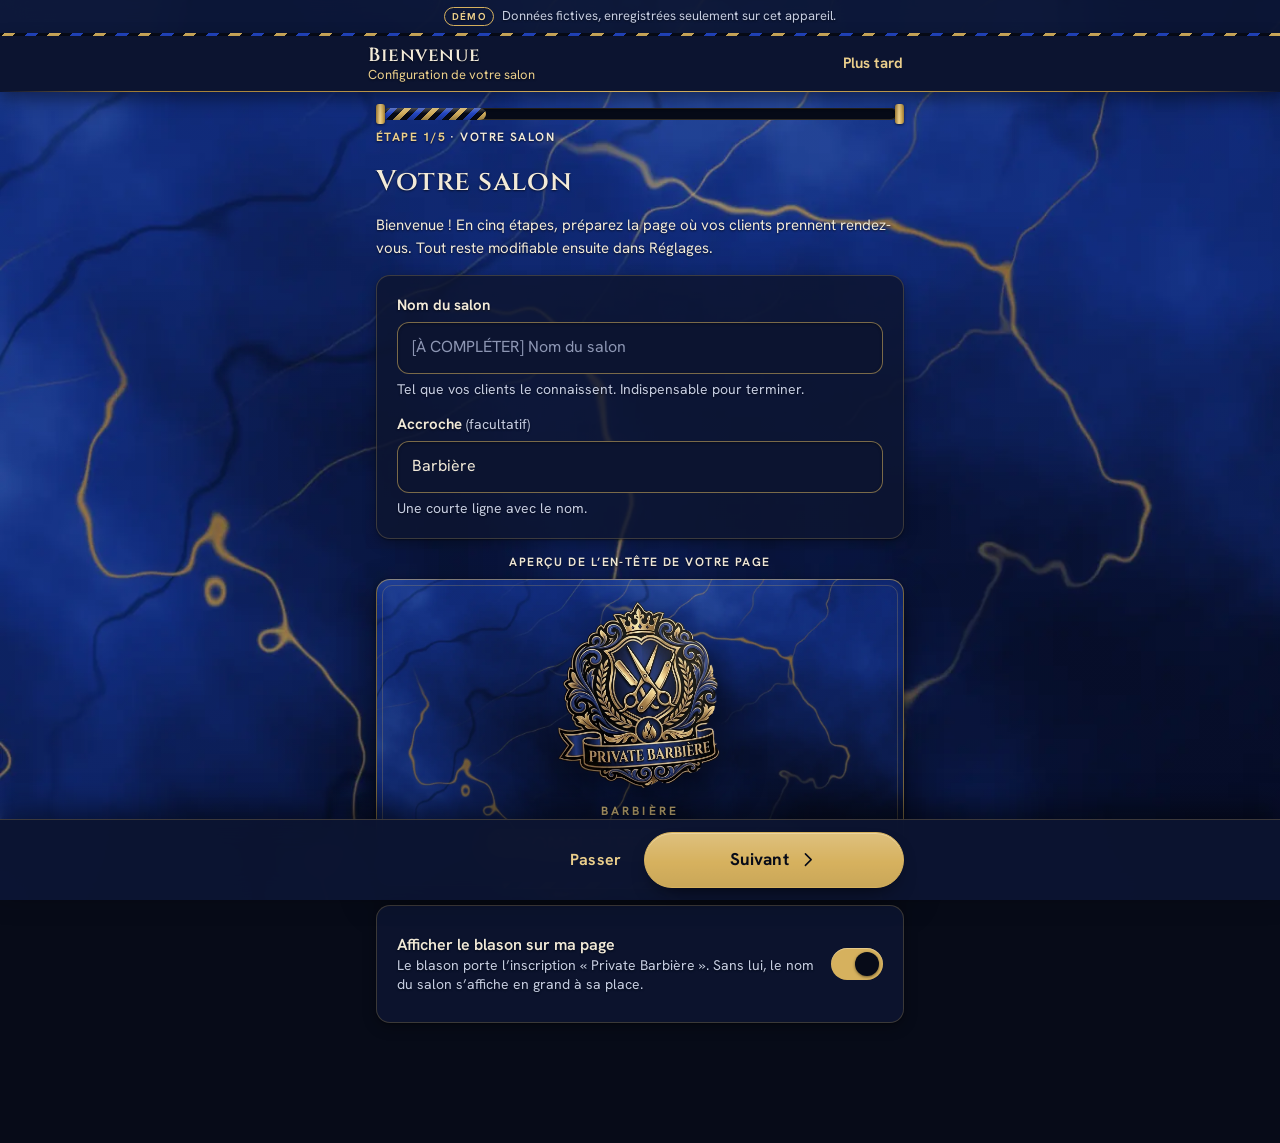
==== commit 2b5bd31a: "Publication 2026-10-11.1 — habillage Private Barbière et assistant - Nouvel habillage : fond en marb" ====
--- a/pro/index.html
+++ b/pro/index.html
@@ -3,15 +3,17 @@
 <head>
   <meta charset="utf-8">
   <meta name="viewport" content="width=device-width, initial-scale=1, viewport-fit=cover">
-  <title>Agenda — [À COMPLÉTER] Nom du salon</title>
+  <title>Agenda du salon</title>
   <meta name="description" content="Espace de la barbière : agenda du jour, clients et réglages du salon.">
   <meta name="robots" content="noindex, nofollow">
-  <meta name="theme-color" content="#23413A">
-  <meta name="color-scheme" content="light">
+  <meta name="theme-color" content="#070B18">
+  <meta name="color-scheme" content="dark">
   <meta name="format-detection" content="telephone=no">
   <meta name="mobile-web-app-capable" content="yes">
   <meta name="apple-mobile-web-app-capable" content="yes">
-  <meta name="apple-mobile-web-app-status-bar-style" content="default">
+  <!-- Barre d'état iOS transparente sur le fond nuit : le haut de page doit
+       réserver env(safe-area-inset-top) (bandeau démo, appbar, écran de connexion). -->
+  <meta name="apple-mobile-web-app-status-bar-style" content="black-translucent">
   <meta name="apple-mobile-web-app-title" content="Agenda">
 
   <link rel="manifest" href="./manifest.webmanifest">
@@ -19,8 +21,8 @@
   <link rel="icon" href="../icons/pro-favicon-32.png" sizes="32x32" type="image/png">
   <link rel="apple-touch-icon" href="../icons/pro-apple-touch-icon.png">
 
+  <link rel="preload" href="../fonts/cinzel-latin.woff2" as="font" type="font/woff2" crossorigin>
   <link rel="preload" href="../fonts/hanken-grotesk-latin.woff2" as="font" type="font/woff2" crossorigin>
-  <link rel="preload" href="../fonts/young-serif-latin.woff2" as="font" type="font/woff2" crossorigin>
   <link rel="stylesheet" href="../css/app.css">
   <link rel="stylesheet" href="../css/pro.css">
 
--- a/css/app.css
+++ b/css/app.css
@@ -1,5 +1,6 @@
 /* ==========================================================================
-   Planning Barbière — système de design « l'enseigne de quartier »
+   Planning Barbière — système de design « Private Barbière »
+   Nuit, bleu roi et or : un salon privé, la nuit.
    --------------------------------------------------------------------------
    Un seul fichier pour les deux applis (client et barbière).
    Direction artistique : docs/DESIGN.md — catalogue visuel : app/styleguide.html
@@ -7,41 +8,46 @@
    en réutilisant ces jetons et ces composants (nommage BEM simple :
    .bloc, .bloc__element, .bloc--variante ; états via attributs ARIA).
 
+   Thème entièrement sombre. L'or ne sert qu'à ce qui compte (action
+   principale, sélection, prix, filets) ; le bleu roi donne la profondeur et
+   n'est JAMAIS une couleur de texte sur fond sombre (en fond, texte --ivoire).
+
    Sommaire
      1. Polices (auto-hébergées, RGPD)
-     2. Jetons (couleurs, rayons, ombres, espacements, typo)
+     2. Jetons (couleurs, rayons, ombres, espacements, typo) + alias anciens noms
      3. Base & reset léger (mobile, safe-area, focus)
      4. Mise en page (.page, .stack, .cluster…)
-     5. Typographie & utilitaires
+     5. Typographie & utilitaires (.marbre, .filet-orne…)
      6. Composants
         .btn .icon-btn .icon .chip .card .badge .field .check .switch
         .pole .spinner .loader .pricelist .daystrip .slots .ticket .sheet
         .toast .tabbar .appbar .sticky-cta .empty .skeleton .demo-banner
-        .timeline .stat .list .avatar .notice .signboard .install-help
-        .prose .app-footer
+        .timeline .stat .list .avatar .notice .signboard .blason
+        .install-help .prose .app-footer
      7. Mouvement (.reveal) et prefers-reduced-motion
    ========================================================================== */
 
 
 /* ==========================================================================
-   1. Polices — Young Serif (titres) et Hanken Grotesk variable 400–700 (texte)
+   1. Polices — Cinzel variable 400–900 (titres, chiffres clés ; l'appli
+   emploie 600 et 700) et Hanken Grotesk variable 400–700 (texte).
    Sous-ensembles latin + latin-ext, licence OFL (voir fonts/LICENCES.txt).
    ========================================================================== */
 
 @font-face {
-  font-family: 'Young Serif';
+  font-family: 'Cinzel';
   font-style: normal;
-  font-weight: 400;
+  font-weight: 400 900;
   font-display: swap;
-  src: url('../fonts/young-serif-latin-ext.woff2') format('woff2');
+  src: url('../fonts/cinzel-latin-ext.woff2') format('woff2');
   unicode-range: U+0100-02BA, U+02BD-02C5, U+02C7-02CC, U+02CE-02D7, U+02DD-02FF, U+0304, U+0308, U+0329, U+1D00-1DBF, U+1E00-1E9F, U+1EF2-1EFF, U+2020, U+20A0-20AB, U+20AD-20C4, U+2113, U+2C60-2C7F, U+A720-A7FF;
 }
 @font-face {
-  font-family: 'Young Serif';
+  font-family: 'Cinzel';
   font-style: normal;
-  font-weight: 400;
+  font-weight: 400 900;
   font-display: swap;
-  src: url('../fonts/young-serif-latin.woff2') format('woff2');
+  src: url('../fonts/cinzel-latin.woff2') format('woff2');
   unicode-range: U+0000-00FF, U+0131, U+0152-0153, U+02BB-02BC, U+02C6, U+02DA, U+02DC, U+0304, U+0308, U+0329, U+2000-206F, U+20AC, U+2122, U+2191, U+2193, U+2212, U+2215, U+FEFF, U+FFFD;
 }
 @font-face {
@@ -64,48 +70,75 @@
 
 /* ==========================================================================
    2. Jetons
+   Contrastes WCAG calculés (texte < 18 px : ≥ 4,5:1 ; repères : ≥ 3:1) :
+     --ivoire / --nuit 16,4 · --ivoire-2 / --carte 9,4 · --ivoire-2 / --carte-2 8,3
+     --or / --nuit 9,6 · --nuit / --or (bouton) 9,6 · --carte / --or 8,3
+     --ivoire / --roi 6,3 · --danger / --carte 5,5 · --or-clair / --or-bg 9,0
+     --filet-fort (contour des commandes) / --carte 3,4 et / --nuit 3,6
+     --roi-2 (repère graphique) / --carte 3,2 — --roi seul : 2,6, jamais en texte
    ========================================================================== */
 
 :root {
-  color-scheme: light;
-
-  /* — Couleurs (DESIGN.md) — */
-  --paper:   #F4EEE4;              /* fond général, crème carrelage */
-  --paper-2: #EAE1D2;              /* surfaces secondaires, bandes */
-  --card:    #FFFCF7;              /* cartes, champs */
-  --ink:     #1C2925;              /* texte principal */
-  --ink-2:   #55625D;              /* texte secondaire (AA sur --paper : 5,5:1) */
-  --green:   #23413A;              /* dominante : en-têtes, boutons principaux */
-  --green-2: #2F5A50;              /* survol / état actif */
-  --green-3: #17302A;              /* appui, fonds sombres (toast) */
-  --oxblood: #9B3426;              /* accent : sélection, alertes, rayure */
-  --oxblood-2: #7E2A1E;            /* accent foncé (texte sur fond teinté) */
-  --brass:   #B58A45;              /* filets, détails — jamais pour du texte courant */
-  --brass-2: #D9BE8C;              /* laiton clair, détails sur fond vert */
-  --line:    rgba(28, 41, 37, .14);/* séparateurs */
-  --line-2:  rgba(28, 41, 37, .26);/* contours de champs, bordures marquées */
-
-  --ok:        #2E6B3F;            /* honoré */
-  --ok-bg:     #E1ECDF;
-  --warn:      #8A5A00;            /* lapin (no-show) */
-  --warn-bg:   #F6E8C8;
-  --danger-bg: #F5E1DB;            /* fond teinté sang-de-bœuf */
-  --green-bg:  #DCE6E1;            /* fond teinté vert */
-  --brass-bg:  #F3E7CF;            /* fond teinté laiton */
-
-  --focus-color: var(--oxblood);   /* anneau de focus (redéfini sur fond sombre) */
+  color-scheme: dark;
+
+  /* — Palette (docs/DESIGN.md) — */
+  --nuit:      #070B18;            /* fond de page */
+  --nuit-2:    #0C1430;            /* bandes, barre d'onglets, en-têtes, feuilles */
+  --carte:     #111B3D;            /* cartes, champs */
+  --voile-fond: .2;               /* voile sur le marbre du fond de page (0 = marbre brut) */
+  --verre:     rgba(13, 21, 50, .86);   /* verre fumé des cartes posées sur le marbre */
+  --carte-2:   #18244E;            /* survol, cartes actives, fond des badges */
+  --ivoire:    #F2EAD8;            /* texte principal */
+  --ivoire-2:  #C6CDE1;            /* texte secondaire — 4,7:1 même sur le 1 % le plus clair du marbre */
+  --roi:       #2347C5;            /* bleu roi : fonds d'accent, RDV « en ligne » */
+  --roi-2:     #3A60E6;            /* bleu roi clair : repères graphiques (≥ 3:1) */
+  --or:        #D6B15E;            /* bouton principal (texte --nuit), sélection, prix */
+  --or-clair:  #EBCF8C;            /* texte doré sur fond sombre, survol */
+  --or-fonce:  #9E7A33;            /* bords, embouts, ombres dorées */
+  --filet:      rgba(214, 177, 94, .24);  /* séparateurs décoratifs */
+  --filet-fort: rgba(214, 177, 94, .55);  /* contour des champs et commandes (≥ 3:1) */
+
+  --ok:     #5CC28A;               /* honoré */
+  --warn:   #E9B44C;               /* lapin (no-show), à compléter */
+  --danger: #E8705F;               /* erreur, action destructrice */
+  --ok-bg:     rgba(92, 194, 138, .14);
+  --warn-bg:   rgba(233, 180, 76, .14);
+  --danger-bg: rgba(232, 112, 95, .14);
+  --or-bg:     rgba(214, 177, 94, .12);   /* fond teinté or (sélection discrète) */
+  --roi-bg:    rgba(35, 71, 197, .22);    /* fond teinté bleu roi */
+
+  --focus-color: var(--or-clair);  /* anneau de focus : or, 3 px */
+
+  /* — Alias des anciens noms (encore lus par client.css, pro.css et js/) —
+     Ne pas employer dans un nouveau code : utiliser les noms ci-dessus. */
+  --paper:     var(--nuit);
+  --paper-2:   var(--nuit-2);
+  --card:      var(--carte);
+  --ink:       var(--ivoire);
+  --ink-2:     var(--ivoire-2);
+  --green:     var(--or-clair);
+  --green-2:   var(--or);
+  --green-3:   var(--nuit-2);
+  --green-bg:  var(--or-bg);
+  --oxblood:   var(--or);
+  --oxblood-2: var(--or-clair);
+  --brass:     var(--or);
+  --brass-2:   var(--or-clair);
+  --brass-bg:  var(--or-bg);
+  --line:      var(--filet);
+  --line-2:    var(--filet-fort);
 
   /* — Rayure du poteau de barbier (signature : progression, créneau choisi, chargement) — */
   --pole: repeating-linear-gradient(-45deg,
-            var(--oxblood) 0 10px, var(--card) 10px 20px,
-            var(--green) 20px 30px, var(--card) 30px 40px);
+            var(--or) 0 8px, var(--nuit) 8px 16px,
+            var(--roi) 16px 24px, var(--nuit) 24px 32px);
   /* Même rayure en « tuile » raccordable : à utiliser avec background-size
      (56px, 28px…) pour l'animer sans saut (keyframes pole-turn-*). */
   --pole-tile: linear-gradient(-45deg,
-            var(--oxblood) 0 12.5%, var(--card) 0 25%, var(--green) 0 37.5%, var(--card) 0 50%,
-            var(--oxblood) 0 62.5%, var(--card) 0 75%, var(--green) 0 87.5%, var(--card) 0);
+            var(--or) 0 12.5%, var(--nuit) 0 25%, var(--roi) 0 37.5%, var(--nuit) 0 50%,
+            var(--or) 0 62.5%, var(--nuit) 0 75%, var(--roi) 0 87.5%, var(--nuit) 0);
   /* Hachures neutres (blocages, indisponibilités) */
-  --hatch: repeating-linear-gradient(-45deg, rgba(28, 41, 37, .075) 0 6px, transparent 6px 12px);
+  --hatch: repeating-linear-gradient(-45deg, rgba(242, 234, 216, .07) 0 6px, transparent 6px 12px);
 
   /* — Rayons — */
   --r-xs: 6px;
@@ -114,10 +147,10 @@
   --r-lg: 22px;
   --r-pill: 999px;
 
-  /* — Ombres chaudes (jamais grises) — */
-  --shadow-1: 0 1px 2px rgba(60, 40, 20, .06), 0 2px 10px rgba(60, 40, 20, .06);
-  --shadow-2: 0 2px 4px rgba(60, 40, 20, .06), 0 10px 28px rgba(60, 40, 20, .11);
-  --shadow-3: 0 -10px 40px rgba(60, 40, 20, .18);
+  /* — Ombres noires et profondes (jamais claires) — */
+  --shadow-1: 0 1px 2px rgba(0, 0, 0, .4), 0 4px 14px rgba(0, 0, 0, .32);
+  --shadow-2: 0 2px 6px rgba(0, 0, 0, .45), 0 16px 36px rgba(0, 0, 0, .45);
+  --shadow-3: 0 -14px 44px rgba(0, 0, 0, .6);
 
   /* — Espacements (échelle de 4 px) — */
   --s-1: 4px;
@@ -131,7 +164,7 @@
   --s-9: 56px;
 
   /* — Typographie — */
-  --font-display: 'Young Serif', 'Iowan Old Style', 'Palatino Linotype', Georgia, serif;
+  --font-display: 'Cinzel', 'Trajan Pro', 'Iowan Old Style', 'Palatino Linotype', Georgia, serif;
   --font-body: 'Hanken Grotesk', ui-sans-serif, system-ui, -apple-system, 'Segoe UI', Roboto, sans-serif;
   --fs-xs: .75rem;     /* 12 px — petites capitales */
   --fs-sm: .875rem;    /* 14 px */
@@ -171,6 +204,8 @@
   -webkit-tap-highlight-color: transparent;
   scroll-padding-top: calc(var(--appbar-h) + 12px);
   scroll-padding-bottom: calc(var(--bottom-space) + 12px);
+  background-color: var(--nuit);  /* rebond du défilement : jamais de blanc */
+  scrollbar-color: var(--or-fonce) var(--nuit);
 }
 
 body {
@@ -178,10 +213,11 @@
   min-height: 100vh;
   min-height: 100dvh;
   padding-bottom: var(--bottom-space);
-  color: var(--ink);
-  background-color: var(--paper);
-  /* Carrelage métro, presque invisible : la crème du salon */
-  background-image: url("data:image/svg+xml,%3Csvg xmlns='http://www.w3.org/2000/svg' width='48' height='48'%3E%3Cpath d='M0 .5h48M0 24.5h48M.5 0v24M24.5 24v24' stroke='%231C2925' stroke-opacity='.05' fill='none'/%3E%3C/svg%3E");
+  color: var(--ivoire);
+  background-color: var(--nuit);
+  isolation: isolate;               /* le marbre (z-index -1) reste derrière le contenu, devant ce fond */
+  /* Halo sombre très fin : le texte posé sur le marbre reste lisible même sur une veine d'or. */
+  text-shadow: 0 1px 2px rgba(3, 6, 16, .7);
   font-family: var(--font-body);
   font-size: var(--fs-md);
   line-height: 1.5;
@@ -194,6 +230,32 @@
   overflow-wrap: break-word;
 }
 
+/* Le fond de page EST le marbre (demande de la cliente, 2026-10-10) : image portrait
+   pour les téléphones, paysage pour les écrans larges, sous un voile léger
+   (--voile-fond). Mesuré : le marbre est surtout bleu sombre (pixel médian
+   rgb(16,38,112)) ; avec .2 de voile, l'ivoire y fait plus de 6:1 sur 99 % de la
+   surface ; seules les veines d'or descendent plus bas, d'où le halo du texte et
+   le verre fumé des cartes. */
+body::before {
+  content: '';
+  position: fixed;
+  inset: 0;
+  z-index: -1;
+  pointer-events: none;
+  background:
+    linear-gradient(rgb(5 8 20 / var(--voile-fond)), rgb(5 8 20 / var(--voile-fond))),
+    url('../img/marbre-fond.webp') center / cover no-repeat,
+    var(--nuit);
+}
+@media (orientation: landscape) and (min-width: 700px) {
+  body::before {
+    background:
+      linear-gradient(rgb(5 8 20 / var(--voile-fond)), rgb(5 8 20 / var(--voile-fond))),
+      url('../img/marbre.webp') center / cover no-repeat,
+      var(--nuit);
+  }
+}
+
 /* Place automatique sous une barre collante ou une barre d'onglets.
    Posée sur :root (et non body) : html en a besoin pour scroll-padding-bottom
    (un champ focalisé ou une erreur ne restent pas cachés sous la barre) ;
@@ -207,11 +269,12 @@
 h1, h2, h3, h4, h5, h6, p, figure, blockquote, dl, dd, ul, ol { margin: 0; }
 ul[class], ol[class] { list-style: none; padding: 0; }
 
+/* Titres en Cinzel : capitales romaines, comme le ruban du blason */
 h1, h2, h3 {
   font-family: var(--font-display);
-  font-weight: 400;              /* Young Serif n'existe qu'en 400 : jamais de faux gras */
+  font-weight: 600;
   line-height: 1.15;
-  letter-spacing: -.005em;
+  letter-spacing: .02em;
   text-wrap: balance;
 }
 h4, h5, h6 { font-size: inherit; font-weight: 700; }
@@ -221,15 +284,20 @@
 button, input, select, textarea { font: inherit; color: inherit; letter-spacing: inherit; }
 :where(button) { background: none; border: 0; padding: 0; cursor: pointer; }
 :where(button:disabled) { cursor: not-allowed; }
-:where(a) { color: var(--green); text-decoration-thickness: 1px; text-underline-offset: .18em; }
-:where(a:hover) { color: var(--green-2); }
+:where(a) {
+  color: var(--or-clair);
+  text-decoration-color: rgba(235, 207, 140, .45);
+  text-decoration-thickness: 1px;
+  text-underline-offset: .18em;
+}
+:where(a:hover) { color: var(--ivoire); text-decoration-color: currentColor; }
 button, a, label, summary, [role="button"] { touch-action: manipulation; }
 
 [hidden] { display: none !important; }
 
-::selection { background: rgba(155, 52, 38, .18); }
-
-/* Focus très visible, au clavier uniquement */
+::selection { background: rgba(214, 177, 94, .35); color: var(--ivoire); }
+
+/* Focus très visible (or, 3 px), au clavier uniquement */
 :focus-visible {
   outline: 3px solid var(--focus-color);
   outline-offset: 2px;
@@ -246,16 +314,26 @@
    ========================================================================== */
 
 /* .page — colonne unique centrée (560 px), gouttières + safe-area.
-   .page--wide : agenda pro sur tablette (2 colonnes possibles via .page__cols). */
+   .page--wide : agenda pro sur tablette (2 colonnes possibles via .page__cols).
+   Barre d'état iOS translucide (black-translucent) : --page-safe-top vaut sa
+   hauteur quand l'écran commence par .page sans rien au-dessus pour la réserver
+   (production : accueil client .page > .signboard, page d'erreur). Ni appbar
+   (qui la réserve, la .page vient alors après elle) ni bandeau démo visible
+   (idem) : 0, pas de double espace. Un écran qui change son padding-top
+   l'ajoute : calc(var(--s-4) + var(--page-safe-top, 0px)).
+   Sélecteurs à la spécificité d'une classe (:where) : les écrans gardent la main. */
 .page {
+  --page-safe-top: 0px;
   width: 100%;
   max-width: var(--maxw);
   margin-inline: auto;
-  padding-top: var(--s-5);
+  padding-top: calc(var(--s-5) + var(--page-safe-top));
   padding-bottom: var(--s-8);
   padding-left: max(var(--gutter), env(safe-area-inset-left, 0px));
   padding-right: max(var(--gutter), env(safe-area-inset-right, 0px));
 }
+:where(#app) > .page:where(:first-child) { --page-safe-top: env(safe-area-inset-top, 0px); }
+:where(.demo-banner:not([hidden]) ~ #app) > .page:where(:first-child) { --page-safe-top: 0px; }
 .page--wide { max-width: var(--maxw-wide); }
 .page__cols { display: grid; gap: var(--s-6); }
 @media (min-width: 900px) {
@@ -264,6 +342,7 @@
 
 /* .stack — empilement vertical régulier (--gap pour ajuster) */
 .stack { display: flex; flex-direction: column; gap: var(--gap, var(--s-4)); }
+.card.stack { display: flex; }            /* .card (déclarée plus loin) remettrait display:block */
 .stack--xs { --gap: var(--s-1); }
 .stack--sm { --gap: var(--s-2); }
 .stack--lg { --gap: var(--s-6); }
@@ -285,45 +364,45 @@
    5. Typographie & utilitaires
    ========================================================================== */
 
-.h1 { font-family: var(--font-display); font-weight: 400; font-size: var(--fs-3xl); line-height: 1.08; }
-.h2 { font-family: var(--font-display); font-weight: 400; font-size: var(--fs-2xl); line-height: 1.12; }
-.h3 { font-family: var(--font-display); font-weight: 400; font-size: var(--fs-xl); line-height: 1.2; }
+.h1 { font-family: var(--font-display); font-weight: 600; font-size: clamp(1.875rem, 8.5vw, var(--fs-3xl)); line-height: 1.1; letter-spacing: .02em; }
+.h2 { font-family: var(--font-display); font-weight: 600; font-size: clamp(1.5rem, 6.5vw, var(--fs-2xl)); line-height: 1.14; letter-spacing: .02em; }
+.h3 { font-family: var(--font-display); font-weight: 600; font-size: 1.25rem; line-height: 1.2; letter-spacing: .02em; }
 .display-num {                          /* grands chiffres (heure du prochain client) */
-  font-family: var(--font-display);
-  font-weight: 400;
+  font-family: var(--font-body);        /* Cinzel n'a que des capitales : une heure s'y lirait « 10H00 » */
+  font-weight: 700;
   font-size: var(--fs-hero);
   line-height: 1;
   font-variant-numeric: tabular-nums lining-nums;
-  letter-spacing: -.01em;
-}
-.lead { font-size: var(--fs-lg); line-height: 1.45; color: var(--ink-2); }
+  letter-spacing: 0;
+}
+.lead { font-size: var(--fs-lg); line-height: 1.45; color: var(--ivoire-2); }
 
 /* Petites capitales espacées — étiquettes, durées, jours, sections */
 .smallcaps {
   font-size: var(--fs-xs);
   font-weight: 650;
-  letter-spacing: .08em;
+  letter-spacing: .12em;
   text-transform: uppercase;
   line-height: 1.3;
 }
 
-/* Titre de section : petites capitales + filet */
+/* Titre de section : petites capitales dorées + filet */
 .section-title {
   display: flex;
   align-items: center;
   gap: var(--s-3);
   margin: var(--s-6) 0 var(--s-3);
-  color: var(--ink-2);
+  color: var(--or-clair);
   font-family: var(--font-body);
   font-size: var(--fs-xs);
   font-weight: 700;
-  letter-spacing: .1em;
+  letter-spacing: .14em;
   text-transform: uppercase;
 }
-.section-title::after { content: ""; flex: 1; height: 1px; background: var(--line); }
-
-.muted { color: var(--ink-2); }
-.accent { color: var(--oxblood); }
+.section-title::after { content: ""; flex: 1; height: 1px; background: var(--filet); }
+
+.muted { color: var(--ivoire-2); }
+.accent { color: var(--or-clair); }
 .tabular { font-variant-numeric: tabular-nums lining-nums; }
 .center { text-align: center; }
 .nowrap { white-space: nowrap; }
@@ -357,21 +436,45 @@
 .skip-link {
   position: absolute; left: var(--s-3); top: -100px; z-index: 300;
   padding: var(--s-2) var(--s-4); border-radius: var(--r-pill);
-  background: var(--green); color: var(--card); font-weight: 700;
+  background: var(--or); color: var(--nuit); font-weight: 700;
 }
 .skip-link:focus { top: calc(var(--s-3) + env(safe-area-inset-top, 0px)); }
 
 .no-scrollbar { scrollbar-width: none; }
 .no-scrollbar::-webkit-scrollbar { display: none; }
 
-/* Filet laiton décoratif */
-.divider { border: 0; height: 1px; margin: var(--s-6) 0; background: var(--line); }
-.divider--brass {
-  height: 7px;
+/* Filet simple */
+.divider { border: 0; height: 1px; margin: var(--s-6) 0; background: var(--filet); }
+
+/* .filet-orne — filet d'or orné : fine ligne dorée, losange au centre
+   (CSS seul, sur <hr> ou <div aria-hidden="true">). Sépare les sections. */
+.filet-orne {
+  display: block;
+  height: 11px;
+  margin: var(--s-6) 0;
+  border: 0;
   background:
-    linear-gradient(var(--brass), var(--brass)) center / 100% 1px no-repeat,
-    radial-gradient(circle, var(--brass) 2.5px, transparent 3px) center / 7px 7px no-repeat;
-  opacity: .8;
+    url("data:image/svg+xml,%3Csvg xmlns='http://www.w3.org/2000/svg' viewBox='0 0 34 11'%3E%3Cpath d='M17 .6 22.4 5.5 17 10.4 11.6 5.5Z' fill='%23D6B15E'/%3E%3Cpath d='M17 3.4 19.3 5.5 17 7.6 14.7 5.5Z' fill='%23070B18'/%3E%3Ccircle cx='3' cy='5.5' r='1.3' fill='%23D6B15E'/%3E%3Ccircle cx='31' cy='5.5' r='1.3' fill='%23D6B15E'/%3E%3C/svg%3E") center / 34px 11px no-repeat,
+    linear-gradient(90deg, transparent, var(--or-fonce) 30%, var(--or) calc(100% - 21px), transparent calc(100% - 21px)) left center / 50% 1px no-repeat,
+    linear-gradient(270deg, transparent, var(--or-fonce) 30%, var(--or) calc(100% - 21px), transparent calc(100% - 21px)) right center / 50% 1px no-repeat;
+}
+
+/* .marbre — marbre bleu roi veiné d'or (img/marbre.webp) sous un voile sombre
+   dégradé, pour que le texte posé dessus reste lisible. Trois endroits
+   seulement (DESIGN.md) : l'enseigne cliente (.signboard l'emploie déjà),
+   le haut du ticket (intégré à .ticket), l'écran de connexion pro.
+   --voile : opacité du voile en haut (0 à 1, défaut .66 ; le bas est 0,22 plus
+   sombre). En dessous de .66, revérifier le contraste du texte posé dessus. */
+.signboard { --voile: .2; }          /* le blason est opaque : pas besoin d'un voile épais */
+.marbre,
+.signboard {
+  background-color: var(--nuit);
+  background-image:
+    linear-gradient(180deg, rgb(7 11 24 / var(--voile, .66)), rgb(7 11 24 / calc(var(--voile, .66) + .22))),
+    url('../img/marbre.webp');
+  background-position: center, center;
+  background-size: cover, cover;
+  background-repeat: no-repeat;
 }
 
 
@@ -397,16 +500,19 @@
 
 /* --------------------------------------------------------------------------
    .btn — bouton (ou lien <a class="btn">)
-   Variantes : --primary (vert), --accent (sang-de-bœuf), --ghost, --danger
+   Variantes : --primary (or, texte nuit), --accent (bleu roi, texte ivoire),
+               --ghost (texte or), --danger (corail)
    Tailles   : --lg (56 px), --sm (40 px, zone tactile étendue), --block (pleine largeur)
    États     : [disabled] / [aria-disabled=true], [aria-busy=true] (le poteau tourne)
+   Personnalisable par --btn-bg, --btn-fg, --btn-border (pro.css s'en sert).
    <button class="btn btn--primary btn--block btn--lg">Confirmer</button>
    -------------------------------------------------------------------------- */
 .btn {
-  --btn-bg: var(--card);
-  --btn-fg: var(--ink);
-  --btn-border: var(--line-2);
-  --btn-filet: transparent;
+  --btn-bg: var(--carte);
+  --btn-fg: var(--ivoire);
+  --btn-border: var(--filet-fort);
+  --btn-sheen: none;
+  --btn-shadow: none;
   position: relative;
   display: inline-flex;
   align-items: center;
@@ -416,9 +522,10 @@
   padding: 0 1.375rem;
   border: 1.5px solid var(--btn-border);
   border-radius: var(--r-pill);
-  background: var(--btn-bg);
+  background-color: var(--btn-bg);
+  background-image: var(--btn-sheen);
   color: var(--btn-fg);
-  box-shadow: inset 0 0 0 2px var(--btn-bg), inset 0 0 0 3px var(--btn-filet);
+  box-shadow: var(--btn-shadow);
   font-family: var(--font-body);
   font-size: var(--fs-md);
   font-weight: 650;
@@ -434,39 +541,41 @@
 }
 .btn:hover { color: var(--btn-fg); }
 @media (hover: hover) {
-  .btn:hover { --btn-bg: var(--paper-2); }
+  .btn:hover { --btn-bg: var(--carte-2); --btn-border: var(--or); }
 }
 .btn:active { transform: translateY(1px) scale(.985); }
 .btn .icon { width: 1.25em; height: 1.25em; }
 
-/* Principal : vert bouteille, filet laiton intérieur comme une poignée de porte */
+/* Principal : or massif, texte nuit (9,6:1), léger reflet de métal poli */
 .btn--primary {
-  --btn-bg: var(--green);
-  --btn-fg: var(--card);
-  --btn-border: var(--green);
-  --btn-filet: rgba(217, 190, 140, .55);
-  --focus-color: var(--oxblood);
-}
-@media (hover: hover) { .btn--primary:hover { --btn-bg: var(--green-2); --btn-border: var(--green-2); } }
-.btn--primary:active { --btn-bg: var(--green-3); }
-
-/* Accent : sang-de-bœuf de l'enseigne */
+  --btn-bg: var(--or);
+  --btn-fg: var(--nuit);
+  --btn-border: var(--or);
+  --btn-sheen: linear-gradient(180deg, rgba(255, 255, 255, .2), rgba(255, 255, 255, 0) 55%, rgba(0, 0, 0, .06));
+  --btn-shadow: inset 0 1px 0 rgba(255, 246, 220, .35), 0 10px 22px -12px rgba(0, 0, 0, .9);
+  font-weight: 700;
+}
+@media (hover: hover) { .btn--primary:hover { --btn-bg: var(--or-clair); --btn-border: var(--or-clair); } }
+.btn--primary:active { --btn-bg: var(--or-fonce); --btn-border: var(--or-fonce); }
+
+/* Accent : bleu roi, texte ivoire (6,3:1) — action secondaire marquée */
 .btn--accent {
-  --btn-bg: var(--oxblood);
-  --btn-fg: var(--card);
-  --btn-border: var(--oxblood);
-  --btn-filet: rgba(217, 190, 140, .55);
-  --focus-color: var(--green);
-}
-@media (hover: hover) { .btn--accent:hover { --btn-bg: var(--oxblood-2); --btn-border: var(--oxblood-2); } }
-
-/* Discret : sans fond ni bordure */
-.btn--ghost { --btn-bg: transparent; --btn-fg: var(--green); --btn-border: transparent; }
-@media (hover: hover) { .btn--ghost:hover { --btn-bg: rgba(35, 65, 58, .08); } }
+  --btn-bg: var(--roi);
+  --btn-fg: var(--ivoire);
+  --btn-border: var(--roi-2);
+  --btn-shadow: inset 0 1px 0 rgba(255, 255, 255, .14), 0 10px 22px -12px rgba(0, 0, 0, .9);
+}
+@media (hover: hover) {
+  .btn--accent:hover { --btn-bg: var(--roi); --btn-border: var(--or-clair); --btn-sheen: linear-gradient(rgba(255, 255, 255, .07), rgba(255, 255, 255, .07)); }
+}
+
+/* Discret : sans fond ni bordure, texte or */
+.btn--ghost { --btn-bg: transparent; --btn-fg: var(--or-clair); --btn-border: transparent; }
+@media (hover: hover) { .btn--ghost:hover { --btn-bg: var(--or-bg); --btn-border: transparent; } }
 
 /* Danger : action destructrice (annuler un RDV, supprimer) */
-.btn--danger { --btn-bg: var(--danger-bg); --btn-fg: var(--oxblood-2); --btn-border: rgba(155, 52, 38, .4); }
-@media (hover: hover) { .btn--danger:hover { --btn-bg: var(--oxblood); --btn-fg: var(--card); --btn-border: var(--oxblood); } }
+.btn--danger { --btn-bg: var(--danger-bg); --btn-fg: var(--danger); --btn-border: rgba(232, 112, 95, .55); }
+@media (hover: hover) { .btn--danger:hover { --btn-bg: var(--danger); --btn-fg: var(--nuit); --btn-border: var(--danger); } }
 
 .btn--block { display: flex; width: 100%; }
 .btn--lg { min-height: 56px; padding: 0 1.75rem; font-size: 1.0625rem; }
@@ -485,11 +594,11 @@
    Le libellé reste lu par les lecteurs d'écran (aria-busy). */
 .btn[aria-busy="true"] {
   color: transparent !important;
-  border-color: var(--green);
-  background-color: var(--card);
+  border-color: var(--or);
+  background-color: var(--nuit);
   background-image: var(--pole-tile);
   background-size: 56px 56px;
-  box-shadow: inset 0 0 0 1px rgba(28, 41, 37, .2), inset 0 6px 8px -6px rgba(255, 255, 255, .7), inset 0 -6px 8px -6px rgba(0, 0, 0, .25);
+  box-shadow: inset 0 0 0 1px rgba(0, 0, 0, .45), inset 0 7px 9px -6px rgba(255, 246, 220, .4), inset 0 -7px 9px -6px rgba(0, 0, 0, .6);
   animation: pole-turn-56 1.1s linear infinite;
   pointer-events: none;
   cursor: progress;
@@ -499,7 +608,7 @@
 
 /* --------------------------------------------------------------------------
    .icon-btn — bouton rond 48 px contenant un pictogramme (aria-label requis)
-   Variantes : --solid (carte), --primary (vert), --sm (40 px)
+   Variantes : --solid (carte, picto or), --primary (or), --sm (40 px)
    <button class="icon-btn" aria-label="Fermer">{icon('croix')}</button>
    -------------------------------------------------------------------------- */
 .icon-btn {
@@ -515,22 +624,23 @@
   color: inherit;
   text-decoration: none;
   cursor: pointer;
-  transition: background-color .15s, transform .12s var(--ease-out);
+  transition: background-color .15s, color .15s, transform .12s var(--ease-out);
 }
 .icon-btn .icon { width: 24px; height: 24px; }
-@media (hover: hover) { .icon-btn:hover { background: rgba(28, 41, 37, .07); } }
+@media (hover: hover) { .icon-btn:hover { background: rgba(242, 234, 216, .08); } }
 .icon-btn:active { transform: scale(.94); }
 .icon-btn:disabled { opacity: .4; pointer-events: none; }
-.icon-btn--solid { background: var(--card); border: 1px solid var(--line); box-shadow: var(--shadow-1); color: var(--green); }
-.icon-btn--primary { background: var(--green); color: var(--card); }
-@media (hover: hover) { .icon-btn--primary:hover { background: var(--green-2); } }
+.icon-btn--solid { background: var(--carte); border: 1px solid var(--filet-fort); box-shadow: var(--shadow-1); color: var(--or-clair); }
+@media (hover: hover) { .icon-btn--solid:hover { background: var(--carte-2); } }
+.icon-btn--primary { background: var(--or); color: var(--nuit); box-shadow: 0 8px 18px -10px rgba(0, 0, 0, .9); }
+@media (hover: hover) { .icon-btn--primary:hover { background: var(--or-clair); } }
 .icon-btn--sm { width: 40px; height: 40px; }
 .icon-btn--sm::after { content: ""; position: absolute; inset: -4px; border-radius: 50%; }
 
 
 /* --------------------------------------------------------------------------
    .chip — pastille de filtre / choix (bouton bascule)
-   État choisi : [aria-pressed=true] (ou [aria-selected=true], .is-active)
+   État choisi : [aria-pressed=true] (ou [aria-selected=true], .is-active) → or
    Rangée défilante : .chips
    <button class="chip" aria-pressed="true">Barbe <span class="chip__count">3</span></button>
    -------------------------------------------------------------------------- */
@@ -549,10 +659,10 @@
   flex: none;
   min-height: 44px;
   padding: 0 1rem;
-  border: 1.5px solid var(--line-2);
+  border: 1.5px solid var(--filet-fort);
   border-radius: var(--r-pill);
-  background: var(--card);
-  color: var(--ink);
+  background: var(--carte);
+  color: var(--ivoire);
   font-size: .9375rem;
   font-weight: 550;
   line-height: 1.2;
@@ -562,20 +672,21 @@
   transition: background-color .15s, border-color .15s, color .15s;
 }
 .chip .icon { width: 18px; height: 18px; }
-@media (hover: hover) { .chip:hover { border-color: var(--green); } }
+@media (hover: hover) { .chip:hover { border-color: var(--or); } }
 .chip[aria-pressed="true"],
 .chip[aria-selected="true"],
 .chip.is-active {
-  background: var(--green);
-  border-color: var(--green);
-  color: var(--card);
+  background: var(--or);
+  border-color: var(--or);
+  color: var(--nuit);
+  font-weight: 650;
 }
 .chip__count {
   min-width: 1.5em;
   padding: 0 .4em;
   border-radius: var(--r-pill);
-  background: var(--paper-2);
-  color: var(--ink-2);
+  background: rgba(242, 234, 216, .1);
+  color: var(--ivoire-2);
   font-size: var(--fs-xs);
   font-weight: 700;
   line-height: 1.5;
@@ -584,52 +695,52 @@
 }
 .chip[aria-pressed="true"] .chip__count,
 .chip[aria-selected="true"] .chip__count,
-.chip.is-active .chip__count { background: rgba(255, 252, 247, .18); color: var(--card); }
-
-
-/* --------------------------------------------------------------------------
-   .card — surface blanche cassée, coins 14 px, ombre chaude
-   Variantes : --flat (bordure sans ombre), --inset (bande crème), --accent
-   (filet sang-de-bœuf à gauche), --interactive (<a>/<button> cliquable)
+.chip.is-active .chip__count { background: rgba(7, 11, 24, .16); color: var(--nuit); }
+
+
+/* --------------------------------------------------------------------------
+   .card — surface bleu nuit, coins 14 px, liseré d'or 1 px, ombre noire
+   Variantes : --flat (bordure sans ombre), --inset (bande plus sombre),
+   --accent (filet d'or à gauche), --interactive (<a>/<button> cliquable)
    Éléments  : __header, __title, __meta, __body, __footer
    -------------------------------------------------------------------------- */
 .card {
   position: relative;
   display: block;
   padding: var(--s-4) var(--s-5);
-  border: 1px solid rgba(28, 41, 37, .06);
+  border: 1px solid var(--filet);
   border-radius: var(--r-card);
-  background: var(--card);
+  background: var(--verre);
   box-shadow: var(--shadow-1);
   color: inherit;
 }
-.card--flat { box-shadow: none; border-color: var(--line); }
-.card--inset { box-shadow: none; border-color: transparent; background: var(--paper-2); }
-.card--accent { box-shadow: inset 4px 0 0 var(--oxblood), var(--shadow-1); }
+.card--flat { box-shadow: none; }
+.card--inset { box-shadow: none; border-color: rgba(242, 234, 216, .06); background: rgba(9, 15, 38, .84); }
+.card--accent { box-shadow: inset 3px 0 0 var(--or), var(--shadow-1); }
 .card--interactive {
   width: 100%;
   text-align: left;
   text-decoration: none;
   cursor: pointer;
-  transition: box-shadow .2s, transform .15s var(--ease-out);
-}
-@media (hover: hover) { .card--interactive:hover { box-shadow: var(--shadow-2); } }
+  transition: background-color .15s, border-color .15s, box-shadow .2s, transform .15s var(--ease-out);
+}
+@media (hover: hover) { .card--interactive:hover { background: var(--carte-2); border-color: var(--filet-fort); box-shadow: var(--shadow-2); } }
 .card--interactive:active { transform: scale(.99); }
 .card__header { display: flex; align-items: center; justify-content: space-between; gap: var(--s-3); }
-.card__title { font-family: var(--font-display); font-weight: 400; font-size: 1.1875rem; line-height: 1.2; }
-.card__meta { color: var(--ink-2); font-size: var(--fs-sm); }
+.card__title { font-family: var(--font-display); font-weight: 600; font-size: 1.125rem; line-height: 1.25; letter-spacing: .02em; }
+.card__meta { color: var(--ivoire-2); font-size: var(--fs-sm); }
 .card__body { margin-top: var(--s-3); }
 .card__footer {
   display: flex; flex-wrap: wrap; gap: var(--s-2);
   margin-top: var(--s-4); padding-top: var(--s-3);
-  border-top: 1px solid var(--line);
-}
-
-
-/* --------------------------------------------------------------------------
-   .badge — statut en petites capitales
-   --online (réservé en ligne), --done (honoré), --noshow (lapin),
-   --cancelled (annulé), --new (nouveau), sans variante : neutre (confirmé)
+  border-top: 1px solid var(--filet);
+}
+
+
+/* --------------------------------------------------------------------------
+   .badge — statut en petites capitales, lisible sur fond sombre
+   --online (réservé en ligne : bleu roi), --done (honoré), --noshow (lapin),
+   --cancelled (annulé), --new (nouveau : or), sans variante : neutre (confirmé)
    <span class="badge badge--done">Honoré</span>
    -------------------------------------------------------------------------- */
 .badge {
@@ -638,8 +749,9 @@
   gap: .4em;
   padding: .3em .7em;
   border-radius: var(--r-pill);
-  background: var(--paper-2);
-  color: var(--ink-2);
+  background: var(--carte-2);
+  color: var(--ivoire);
+  box-shadow: inset 0 0 0 1px var(--filet);
   font-size: .6875rem;
   font-weight: 700;
   line-height: 1.2;
@@ -648,27 +760,27 @@
   white-space: nowrap;
   vertical-align: middle;
 }
-.badge--online { background: var(--brass-bg); color: #6E5220; }
-.badge--done { background: var(--ok-bg); color: var(--ok); }
-.badge--noshow { background: var(--warn-bg); color: var(--warn); }
+.badge--online { background: var(--roi); color: var(--ivoire); box-shadow: inset 0 0 0 1px var(--roi-2); }
+.badge--done { background: var(--ok-bg); color: var(--ok); box-shadow: inset 0 0 0 1px rgba(92, 194, 138, .35); }
+.badge--noshow { background: var(--warn-bg); color: var(--warn); box-shadow: inset 0 0 0 1px rgba(233, 180, 76, .38); }
 .badge--cancelled {
   background: transparent;
-  color: var(--ink-2);
-  box-shadow: inset 0 0 0 1px var(--line-2);
+  color: var(--ivoire-2);
+  box-shadow: inset 0 0 0 1px var(--filet-fort);
   text-decoration: line-through;
 }
-.badge--new { background: var(--oxblood); color: var(--card); }
+.badge--new { background: var(--or); color: var(--nuit); box-shadow: none; }
 .badge--new::before {
   content: "";
   width: 6px; height: 6px;
   border-radius: 50%;
-  background: var(--card);
+  background: var(--nuit);
   animation: pulse-dot 1.6s ease-in-out infinite;
 }
 
 
 /* --------------------------------------------------------------------------
-   .field — champ de formulaire étiqueté
+   .field — champ de formulaire étiqueté (fond --carte, bord doré, focus or)
    <div class="field">
      <label class="field__label" for="tel">Téléphone</label>
      <input class="field__input" id="tel" type="tel" autocomplete="tel"
@@ -684,24 +796,26 @@
 .field > label {
   font-size: .9375rem;
   font-weight: 650;
-  color: var(--ink);
+  color: var(--ivoire);
   line-height: 1.3;
 }
-.field__optional { font-weight: 400; color: var(--ink-2); font-size: var(--fs-sm); }
-
+.field__optional { font-weight: 400; color: var(--ivoire-2); font-size: var(--fs-sm); }
+
+/* :where() garde ce socle à la spécificité d'une classe : les états (survol,
+   focus, [aria-invalid], :disabled), le select et la zone de texte l'emportent. */
 .field__input,
 .field__select,
 .field__textarea,
-.field :is(input:not([type="checkbox"]):not([type="radio"]):not([type="range"]), select, textarea) {
+.field :where(input:not([type="checkbox"]):not([type="radio"]):not([type="range"]), select, textarea) {
   display: block;
   width: 100%;
   min-height: 52px;
   padding: 13px 14px;
-  border: 1.5px solid var(--line-2);
+  border: 1.5px solid var(--filet-fort);
   border-radius: 12px;
-  background: var(--card);
-  color: var(--ink);
-  box-shadow: inset 0 1px 2px rgba(60, 40, 20, .06);
+  background-color: var(--carte);
+  color: var(--ivoire);
+  box-shadow: inset 0 1px 3px rgba(0, 0, 0, .35);
   font-size: max(16px, 1rem);
   line-height: 1.3;
   -webkit-appearance: none;
@@ -713,32 +827,35 @@
 .field__select,
 .field select {
   padding-right: 44px;
-  background-image: url("data:image/svg+xml,%3Csvg xmlns='http://www.w3.org/2000/svg' viewBox='0 0 24 24' fill='none' stroke='%2355625D' stroke-width='2' stroke-linecap='round' stroke-linejoin='round'%3E%3Cpath d='M6 9.5l6 6 6-6'/%3E%3C/svg%3E");
+  background-image: url("data:image/svg+xml,%3Csvg xmlns='http://www.w3.org/2000/svg' viewBox='0 0 24 24' fill='none' stroke='%23EBCF8C' stroke-width='2' stroke-linecap='round' stroke-linejoin='round'%3E%3Cpath d='M6 9.5l6 6 6-6'/%3E%3C/svg%3E");
   background-repeat: no-repeat;
   background-position: right 14px center;
   background-size: 20px 20px;
 }
-.field ::placeholder { color: #8A928E; opacity: 1; }
-.field :is(input, select, textarea):hover { border-color: rgba(28, 41, 37, .4); }
+.field select option { background: var(--carte); color: var(--ivoire); }
+.field ::placeholder,
+:is(.field__input, .field__textarea)::placeholder { color: #8D96B3; opacity: 1; }   /* 5,7:1 sur --carte */
+.field :is(input, select, textarea):hover,
+:is(.field__input, .field__select, .field__textarea):hover { border-color: rgba(214, 177, 94, .8); }
 .field :is(input, select, textarea):focus,
 .field__input:focus, .field__select:focus, .field__textarea:focus {
   outline: none;
-  border-color: var(--green);
-  box-shadow: 0 0 0 4px rgba(35, 65, 58, .2);
+  border-color: var(--or);
+  box-shadow: 0 0 0 3px rgba(214, 177, 94, .5);
 }
 .field :is(input, select, textarea)[aria-invalid="true"] {
-  border-color: var(--oxblood);
-  background-color: #FBF1EE;
-}
-.field :is(input, select, textarea)[aria-invalid="true"]:focus { box-shadow: 0 0 0 4px rgba(155, 52, 38, .18); }
-.field :is(input, select, textarea):disabled { background: var(--paper-2); color: var(--ink-2); }
+  border-color: var(--danger);
+  background-color: #22223F;          /* --carte teintée de corail */
+}
+.field :is(input, select, textarea)[aria-invalid="true"]:focus { box-shadow: 0 0 0 3px rgba(232, 112, 95, .45); }
+.field :is(input, select, textarea):disabled { background-color: var(--nuit-2); color: var(--ivoire-2); border-style: dashed; }
 .field input:is([type="date"], [type="time"], [type="datetime-local"]) { min-height: 52px; }
-.field__hint { font-size: var(--fs-sm); color: var(--ink-2); line-height: 1.4; }
+.field__hint { font-size: var(--fs-sm); color: var(--ivoire-2); line-height: 1.4; }
 .field__error {
   display: flex;
   align-items: flex-start;
   gap: 6px;
-  color: var(--oxblood);
+  color: var(--danger);
   font-size: var(--fs-sm);
   font-weight: 650;
   line-height: 1.35;
@@ -749,8 +866,8 @@
   display: grid; place-items: center;
   width: 18px; height: 18px; margin-top: 1px;
   border-radius: 50%;
-  background: var(--oxblood);
-  color: var(--card);
+  background: var(--danger);
+  color: var(--nuit);
   font-size: 12px;
   font-weight: 800;
   line-height: 1;
@@ -793,31 +910,33 @@
   place-items: center;
   width: 24px; height: 24px;
   margin-top: -1px;
-  border: 2px solid var(--ink-2);
+  border: 2px solid var(--ivoire-2);
   border-radius: 7px;
-  background: var(--card);
+  background: var(--carte);
   transition: background-color .15s, border-color .15s;
 }
 .check__box::after {
   content: "";
   width: 12px; height: 7px;
   margin-top: -3px;
-  border-left: 2.5px solid var(--card);
-  border-bottom: 2.5px solid var(--card);
+  border-left: 2.5px solid var(--nuit);
+  border-bottom: 2.5px solid var(--nuit);
   transform: rotate(-45deg) scale(0);
   transition: transform .18s var(--ease-out);
 }
-.check__input:checked + .check__box { background: var(--green); border-color: var(--green); }
+.check:hover .check__box { border-color: var(--or); }
+.check__input:checked + .check__box { background: var(--or); border-color: var(--or); }
 .check__input:checked + .check__box::after { transform: rotate(-45deg) scale(1); }
 .check__input:focus-visible + .check__box { outline: 3px solid var(--focus-color); outline-offset: 2px; }
 .check__input:disabled + .check__box { opacity: .45; }
-.check__input[aria-invalid="true"] + .check__box { border-color: var(--oxblood); }
+.check__input[aria-invalid="true"] + .check__box { border-color: var(--danger); }
 .check__label { min-width: 0; }
-.check__hint { display: block; color: var(--ink-2); font-size: var(--fs-sm); }
+.check__hint { display: block; color: var(--ivoire-2); font-size: var(--fs-sm); }
 
 
 /* --------------------------------------------------------------------------
    .switch — interrupteur (case à cocher role="switch"), libellé à gauche
+   Éteint : rail nuit cerclé de bronze ; allumé : rail or, bouton nuit.
    <label class="switch">
      <span class="switch__label">Réservation en ligne <span class="switch__hint">…</span></span>
      <input class="switch__input" type="checkbox" role="switch" checked>
@@ -835,7 +954,7 @@
   cursor: pointer;
 }
 .switch__label { min-width: 0; font-weight: 600; line-height: 1.35; }
-.switch__hint { display: block; font-weight: 400; color: var(--ink-2); font-size: var(--fs-sm); }
+.switch__hint { display: block; font-weight: 400; color: var(--ivoire-2); font-size: var(--fs-sm); }
 .switch__input {
   position: absolute;
   right: 0; top: 50%;
@@ -849,9 +968,9 @@
   flex: none;
   width: 52px; height: 32px;
   border-radius: var(--r-pill);
-  background: #D9D0C1;
-  box-shadow: inset 0 0 0 1.5px rgba(28, 41, 37, .3);
-  transition: background-color .2s;
+  background: var(--nuit);
+  box-shadow: inset 0 0 0 1.5px var(--filet-fort), inset 0 2px 4px rgba(0, 0, 0, .5);
+  transition: background-color .2s, box-shadow .2s;
 }
 .switch__track::after {
   content: "";
@@ -859,15 +978,15 @@
   top: 6px; left: 6px;
   width: 20px; height: 20px;
   border-radius: 50%;
-  background: var(--ink-2);
-  box-shadow: 0 1px 2px rgba(60, 40, 20, .2);
+  background: var(--ivoire-2);
+  box-shadow: 0 1px 3px rgba(0, 0, 0, .5);
   transition: transform .22s var(--ease-out), background-color .2s, width .2s, height .2s, top .2s, left .2s;
 }
-.switch__input:checked + .switch__track { background: var(--green); box-shadow: none; }
+.switch__input:checked + .switch__track { background: var(--or); box-shadow: inset 0 1px 0 rgba(255, 246, 220, .35); }
 .switch__input:checked + .switch__track::after {
   top: 4px; left: 4px;
   width: 24px; height: 24px;
-  background: var(--card);
+  background: var(--nuit);
   transform: translateX(20px);
 }
 .switch__input:focus-visible + .switch__track { outline: 3px solid var(--focus-color); outline-offset: 2px; }
@@ -875,8 +994,8 @@
 
 
 /* --------------------------------------------------------------------------
-   .pole — barre de progression rayée qui tourne comme un poteau de barbier,
-   avec ses deux embouts en laiton. Valeur : --progress de 0 à 1.
+   .pole — barre de progression rayée or / nuit / roi qui tourne comme un
+   poteau de barbier, avec ses deux embouts dorés. Valeur : --progress de 0 à 1.
    <div class="pole" role="progressbar" aria-label="Étape 2 sur 3"
         aria-valuemin="0" aria-valuemax="3" aria-valuenow="2" style="--progress: .66">
      <span class="pole__bar"></span>
@@ -889,18 +1008,18 @@
   height: 12px;
   margin-inline: 7px;
   border-radius: var(--r-pill);
-  background: var(--paper-2);
-  box-shadow: inset 0 1px 2px rgba(60, 40, 20, .18), inset 0 0 0 1px var(--line);
+  background: var(--nuit);
+  box-shadow: inset 0 1px 3px rgba(0, 0, 0, .6), inset 0 0 0 1px var(--filet);
 }
 .pole::before,
-.pole::after {                        /* embouts en laiton */
+.pole::after {                        /* embouts dorés */
   content: "";
   position: absolute;
   top: -4px;
   width: 9px; height: 20px;
   border-radius: 3px;
-  background: linear-gradient(90deg, #8E6A32, var(--brass-2) 45%, var(--brass) 70%, #8E6A32);
-  box-shadow: 0 1px 2px rgba(60, 40, 20, .25);
+  background: linear-gradient(90deg, var(--or-fonce), var(--or-clair) 45%, var(--or) 70%, var(--or-fonce));
+  box-shadow: 0 1px 3px rgba(0, 0, 0, .55);
   z-index: 1;
 }
 .pole::before { left: -7px; }
@@ -911,9 +1030,9 @@
   max-width: 100%;
   height: 100%;
   border-radius: inherit;
-  background-color: var(--card);
+  background-color: var(--nuit);
   background-image:
-    linear-gradient(rgba(255, 255, 255, .35), rgba(255, 255, 255, 0) 45%, rgba(0, 0, 0, .12)),
+    linear-gradient(rgba(255, 246, 220, .3), rgba(255, 246, 220, 0) 45%, rgba(0, 0, 0, .3)),
     var(--pole-tile);
   background-size: 100% 100%, 28px 28px;
   transition: width .5s var(--ease-out);
@@ -934,12 +1053,12 @@
   height: 38px;
   margin-block: 7px;
   border-radius: 3px;
-  background-color: var(--card);
+  background-color: var(--nuit);
   background-image:
-    linear-gradient(90deg, rgba(255, 255, 255, .5), rgba(255, 255, 255, 0) 40%, rgba(0, 0, 0, .18)),
+    linear-gradient(90deg, rgba(255, 246, 220, .35), rgba(255, 246, 220, 0) 40%, rgba(0, 0, 0, .35)),
     var(--pole-tile);
   background-size: 100% 100%, 20px 20px;
-  box-shadow: inset 0 0 0 1px rgba(28, 41, 37, .2);
+  box-shadow: inset 0 0 0 1px rgba(0, 0, 0, .45);
   animation: pole-rise-20 .9s linear infinite;
   vertical-align: middle;
 }
@@ -950,7 +1069,7 @@
   left: -4px; right: -4px;
   height: 6px;
   border-radius: 3px;
-  background: linear-gradient(90deg, #8E6A32, var(--brass-2) 45%, var(--brass) 70%, #8E6A32);
+  background: linear-gradient(90deg, var(--or-fonce), var(--or-clair) 45%, var(--or) 70%, var(--or-fonce));
 }
 .spinner::before { top: -6px; border-radius: 7px 7px 2px 2px; }
 .spinner::after { bottom: -6px; border-radius: 2px 2px 3px 3px; }
@@ -960,18 +1079,18 @@
   align-items: center;
   gap: var(--s-3);
   padding: var(--s-8) var(--s-4);
-  color: var(--ink-2);
+  color: var(--ivoire-2);
   font-size: .9375rem;
   text-align: center;
 }
 
 
 /* --------------------------------------------------------------------------
-   .pricelist — le tableau des tarifs de l'ardoise du barbier
-   nom … points de conduite … prix ; durée en petites capitales dessous ;
-   catégorie en intertitre. L'élément peut être un <button> (choix d'une
-   prestation) : état choisi [aria-pressed=true] / [aria-current=true].
-   --board : version « ardoise » vert bouteille encadrée de laiton.
+   .pricelist — le tableau des tarifs du salon
+   nom … points de conduite dorés … prix en Cinzel or ; durée en petites
+   capitales dessous ; catégorie en intertitre. L'élément peut être un <button>
+   (choix d'une prestation) : état choisi [aria-pressed=true] / [aria-current=true].
+   --board : version « écrin » encadrée d'un double filet d'or (lecture seule).
    <section class="pricelist">
      <h3 class="pricelist__category">Coupe</h3>
      <ul class="pricelist__items"><li>
@@ -987,25 +1106,37 @@
      </li></ul>
    </section>
    -------------------------------------------------------------------------- */
-.pricelist { --dots: rgba(28, 41, 37, .42); display: block; }
+.pricelist { --dots: rgba(214, 177, 94, .6); display: block; }
 .pricelist__category {
   display: flex;
   align-items: center;
   gap: var(--s-3);
   margin: var(--s-6) 0 var(--s-1);
-  color: var(--oxblood);
-  font-family: var(--font-body);
-  font-size: .8125rem;
-  font-weight: 700;
+  color: var(--or-clair);
+  font-family: var(--font-display);
+  font-size: .875rem;
+  font-weight: 600;
   line-height: 1.2;
   letter-spacing: .16em;
   text-transform: uppercase;
 }
-.pricelist__category::before { content: ""; width: 18px; height: 1px; background: var(--brass); }
-.pricelist__category::after { content: ""; flex: 1; height: 1px; background: var(--brass); opacity: .6; }
+.pricelist__category::before { content: ""; width: 18px; height: 1px; background: var(--or); }
+.pricelist__category::after { content: ""; flex: 1; height: 1px; background: linear-gradient(90deg, var(--or), transparent); opacity: .7; }
 .pricelist > .pricelist__category:first-child { margin-top: 0; }
 .pricelist__items { list-style: none; margin: 0; padding: 0; }
-.pricelist__items > li + li { border-top: 1px dashed var(--line); }
+/* Sur le fond de marbre, chaque catégorie est posée sur un verre fumé : une veine
+   d'or ne traverse jamais un nom ni un prix (l'intertitre reste sur le marbre). */
+.pricelist:not(.pricelist--board) .pricelist__items {
+  margin-top: var(--s-2);
+  padding: 2px var(--s-1);
+  border: 1px solid var(--filet);
+  border-radius: var(--r-card);
+  background: var(--verre);
+  -webkit-backdrop-filter: blur(6px);
+  backdrop-filter: blur(6px);
+  box-shadow: var(--shadow-1);
+}
+.pricelist__items > li + li { border-top: 1px dashed var(--filet); }
 .pricelist__item {
   position: relative;
   display: block;
@@ -1021,79 +1152,68 @@
 }
 button.pricelist__item, a.pricelist__item { min-height: 64px; cursor: pointer; }
 @media (hover: hover) {
-  button.pricelist__item:hover, a.pricelist__item:hover { background: rgba(255, 252, 247, .75); }
+  button.pricelist__item:hover, a.pricelist__item:hover { background: rgba(242, 234, 216, .045); }
 }
 .pricelist__row { display: flex; align-items: baseline; gap: var(--s-2); }
-.pricelist__name { font-size: 1.0625rem; font-weight: 650; line-height: 1.3; }
+.pricelist__name { font-size: 1.0625rem; font-weight: 600; line-height: 1.3; }
 .pricelist__dots {
   flex: 1 1 auto;
   min-width: 1.25rem;
   height: 4px;
-  background: radial-gradient(circle at 2px 2px, var(--dots) 1.15px, transparent 1.7px) left bottom / 7px 4px repeat-x;
+  background: radial-gradient(circle at 2px 2px, var(--dots) 1.1px, transparent 1.6px) left bottom / 7px 4px repeat-x;
 }
 .pricelist__price {
   flex: none;
-  color: var(--green);
+  color: var(--or-clair);
   font-family: var(--font-display);
   font-size: 1.25rem;
+  font-weight: 700;
   line-height: 1.1;
+  letter-spacing: .02em;
   white-space: nowrap;
   font-variant-numeric: tabular-nums lining-nums;
 }
 .pricelist__duration {
   display: block;
   margin-top: 3px;
-  color: var(--ink-2);
+  color: var(--ivoire-2);
   font-size: var(--fs-xs);
   font-weight: 650;
-  letter-spacing: .08em;
+  letter-spacing: .12em;
   text-transform: uppercase;
   font-variant-numeric: tabular-nums;
 }
-.pricelist__desc { display: block; margin-top: 2px; max-width: 42ch; color: var(--ink-2); font-size: var(--fs-sm); line-height: 1.4; }
+.pricelist__desc { display: block; margin-top: 2px; max-width: 42ch; color: var(--ivoire-2); font-size: var(--fs-sm); line-height: 1.4; }
 .pricelist__item[aria-pressed="true"],
 .pricelist__item[aria-current="true"],
 .pricelist__item.is-selected {
-  background: var(--card);
-  box-shadow: inset 4px 0 0 var(--oxblood), var(--shadow-1);
+  background: var(--carte-2);
+  box-shadow: inset 3px 0 0 var(--or), inset 0 0 0 1px var(--filet-fort), var(--shadow-1);
 }
 .pricelist__item[aria-pressed="true"] .pricelist__name,
 .pricelist__item[aria-current="true"] .pricelist__name,
-.pricelist__item.is-selected .pricelist__name { color: var(--oxblood-2); }
-.pricelist__item[aria-pressed="true"] .pricelist__price,
-.pricelist__item[aria-current="true"] .pricelist__price,
-.pricelist__item.is-selected .pricelist__price { color: var(--oxblood); }
-
-/* Ardoise vert bouteille, double filet laiton */
+.pricelist__item.is-selected .pricelist__name { color: var(--or-clair); }
+
+/* Écrin : carte encadrée d'un double filet d'or */
 .pricelist--board {
-  --dots: rgba(217, 190, 140, .6);
-  --focus-color: var(--brass-2);
   padding: var(--s-5) var(--s-3);
+  border: 1px solid var(--filet-fort);
   border-radius: var(--r-card);
-  background: var(--green);
-  color: var(--card);
-  box-shadow: inset 0 0 0 5px var(--green), inset 0 0 0 6px rgba(217, 190, 140, .7), var(--shadow-2);
-}
-.pricelist--board .pricelist__category { color: var(--brass-2); margin-inline: var(--s-3); }
-.pricelist--board .pricelist__category::before,
-.pricelist--board .pricelist__category::after { background: var(--brass-2); }
-.pricelist--board .pricelist__items > li + li { border-top-color: rgba(255, 252, 247, .14); }
-.pricelist--board .pricelist__price { color: var(--brass-2); }
-.pricelist--board .pricelist__duration,
-.pricelist--board .pricelist__desc { color: rgba(255, 252, 247, .74); }
+  background:
+    radial-gradient(120% 70% at 50% 0%, rgba(35, 71, 197, .16), transparent 65%),
+    var(--carte);
+  box-shadow: inset 0 0 0 5px var(--carte), inset 0 0 0 6px var(--filet), var(--shadow-2);
+}
+.pricelist--board .pricelist__category { margin-inline: var(--s-3); }
+.pricelist--board .pricelist__items > li + li { border-top-color: rgba(242, 234, 216, .08); }
 @media (hover: hover) {
-  .pricelist--board button.pricelist__item:hover { background: rgba(255, 252, 247, .07); }
-}
-.pricelist--board .pricelist__item[aria-pressed="true"],
-.pricelist--board .pricelist__item[aria-current="true"],
-.pricelist--board .pricelist__item.is-selected { background: var(--green-3); box-shadow: inset 4px 0 0 var(--brass-2); }
-.pricelist--board .pricelist__item[aria-pressed="true"] :is(.pricelist__name, .pricelist__price),
-.pricelist--board .pricelist__item.is-selected :is(.pricelist__name, .pricelist__price) { color: var(--card); }
+  .pricelist--board button.pricelist__item:hover { background: rgba(242, 234, 216, .05); }
+}
 
 
 /* --------------------------------------------------------------------------
    .daystrip — bande de jours défilable horizontalement (scroll-snap)
-   Jour choisi : [aria-pressed=true] (ou [aria-selected=true] dans un listbox)
+   Jour choisi : [aria-pressed=true] (ou [aria-selected=true] dans un listbox) → or
    Jour fermé / complet : --closed / --full (pointillés, chiffre barré ; pâlis
    seulement s'ils sont [disabled])
    Aujourd'hui : --today
@@ -1109,7 +1229,7 @@
   display: flex;
   gap: var(--s-2);
   margin-inline: calc(-1 * var(--gutter));
-  padding: 6px var(--gutter) 12px;
+  padding: 6px var(--gutter) 14px;
   overflow-x: auto;
   overscroll-behavior-x: contain;
   scroll-snap-type: x mandatory;
@@ -1130,18 +1250,18 @@
   width: 62px;
   min-height: 86px;
   padding: 8px 0 10px;
-  border: 1.5px solid var(--line);
+  border: 1.5px solid var(--filet);
   border-radius: 16px;
-  background: var(--card);
-  color: var(--ink);
+  background: var(--carte);
+  color: var(--ivoire);
   scroll-snap-align: start;
   cursor: pointer;
   transition: background-color .15s, border-color .15s, color .15s, transform .15s var(--ease-out);
 }
-@media (hover: hover) { .daystrip__day:hover { border-color: var(--green); } }
+@media (hover: hover) { .daystrip__day:hover { border-color: var(--or); } }
 .daystrip__dow,
 .daystrip__month {
-  color: var(--ink-2);
+  color: var(--ivoire-2);
   font-size: .6875rem;
   font-weight: 700;
   line-height: 1.1;
@@ -1151,19 +1271,22 @@
 .daystrip__num {
   font-family: var(--font-display);
   font-size: 1.5rem;
+  font-weight: 600;
   line-height: 1;
   font-variant-numeric: tabular-nums lining-nums;
 }
-.daystrip__day--today .daystrip__dow { color: var(--oxblood); }
+.daystrip__day--today { border-color: var(--filet-fort); }
+.daystrip__day--today .daystrip__dow { color: var(--or-clair); }
 .daystrip__day[aria-pressed="true"],
 .daystrip__day[aria-selected="true"] {
-  background: var(--green);
-  border-color: var(--green);
-  color: var(--card);
-  box-shadow: 0 8px 18px -6px rgba(35, 65, 58, .55);
+  background: var(--or);
+  background-image: linear-gradient(180deg, rgba(255, 255, 255, .18), rgba(255, 255, 255, 0) 60%);
+  border-color: var(--or);
+  color: var(--nuit);
+  box-shadow: 0 10px 20px -8px rgba(0, 0, 0, .9);
 }
 .daystrip__day[aria-pressed="true"] :is(.daystrip__dow, .daystrip__month),
-.daystrip__day[aria-selected="true"] :is(.daystrip__dow, .daystrip__month) { color: var(--brass-2); }
+.daystrip__day[aria-selected="true"] :is(.daystrip__dow, .daystrip__month) { color: var(--carte); }
 .daystrip__day[aria-pressed="true"]::after,
 .daystrip__day[aria-selected="true"]::after {
   content: "";
@@ -1171,20 +1294,20 @@
   bottom: 5px;
   width: 16px; height: 3px;
   border-radius: 2px;
-  background: var(--brass-2);
+  background: var(--nuit);
 }
 .daystrip__day--closed,
 .daystrip__day--full,
 .daystrip__day:disabled {
   border-style: dashed;
-  border-color: var(--line-2);
+  border-color: var(--filet-fort);
   background: transparent;
-  color: var(--ink-2);
+  color: var(--ivoire-2);
   cursor: default;
   box-shadow: none;
 }
 /* Pâli seulement s'il est vraiment inactif : un jour complet (client) ou fermé
-   (pro) reste un bouton, son texte garde le contraste AA (--ink-2 : 5,5:1). */
+   (pro) reste un bouton, son texte garde le contraste AA (--ivoire-2 : 10,9:1). */
 .daystrip__day:disabled { opacity: .62; }
 .daystrip__day--closed .daystrip__num,
 .daystrip__day--full .daystrip__num { text-decoration: line-through; text-decoration-thickness: 1.5px; }
@@ -1203,11 +1326,11 @@
    -------------------------------------------------------------------------- */
 .slots__title {
   margin: var(--s-5) 0 var(--s-2);
-  color: var(--ink-2);
+  color: var(--ivoire-2);
   font-family: var(--font-body);
   font-size: var(--fs-xs);
   font-weight: 700;
-  letter-spacing: .1em;
+  letter-spacing: .12em;
   text-transform: uppercase;
 }
 .slots > .slots__title:first-child { margin-top: 0; }
@@ -1219,36 +1342,37 @@
 .slots__slot {
   min-height: var(--tap);
   padding: 0 .5rem;
-  border: 1.5px solid var(--line-2);
+  border: 1.5px solid var(--filet-fort);
   border-radius: var(--r-pill);
-  background: var(--card);
-  color: var(--green);
+  background: var(--carte);
+  color: var(--ivoire);
   font-size: 1.0625rem;
   font-weight: 650;
   line-height: 1;
   font-variant-numeric: tabular-nums lining-nums;
   cursor: pointer;
-  transition: border-color .15s, transform .15s var(--ease-out), box-shadow .15s;
-}
-@media (hover: hover) { .slots__slot:hover { border-color: var(--green); } }
+  transition: border-color .15s, color .15s, transform .15s var(--ease-out), box-shadow .15s;
+}
+@media (hover: hover) { .slots__slot:hover { border-color: var(--or); color: var(--or-clair); } }
 .slots__slot:active { transform: scale(.96); }
 .slots__slot[aria-pressed="true"],
 .slots__slot.is-selected {
   border: 4px solid transparent;
   background:
-    linear-gradient(var(--card), var(--card)) padding-box,
+    linear-gradient(var(--carte-2), var(--carte-2)) padding-box,
     var(--pole-tile) border-box;
   background-size: auto, 28px 28px;
-  color: var(--oxblood);
+  color: var(--or-clair);
   font-weight: 750;
-  box-shadow: 0 6px 14px -6px rgba(155, 52, 38, .55);
+  box-shadow: 0 8px 18px -8px rgba(0, 0, 0, .9);
   transform: scale(1.04);
   animation: slot-turn 1.6s linear infinite;
 }
 .slots__slot:disabled {
   border-style: dashed;
+  border-color: var(--filet);
   background: transparent;
-  color: var(--ink-2);
+  color: var(--ivoire-2);
   opacity: .55;
   text-decoration: line-through;
   cursor: default;
@@ -1256,7 +1380,8 @@
 
 
 /* --------------------------------------------------------------------------
-   .ticket — confirmation de RDV : ticket à bord perforé + « tampon »
+   .ticket — confirmation de RDV : carte noire à liseré d'or, bord perforé,
+   haut habillé de marbre (sous voile), « tampon » doré.
    <article class="ticket">
      <div class="ticket__main">
        <p class="ticket__kicker">Rendez-vous confirmé</p>
@@ -1272,20 +1397,32 @@
    -------------------------------------------------------------------------- */
 .ticket {
   --notch: 13px;
-  --ticket-bg: var(--card);
+  --ticket-bg: #04060D;                  /* carte noire */
+  --ticket-line: rgba(214, 177, 94, .8); /* liseré d'or qui suit les perforations */
   position: relative;
   margin-bottom: 8px;                    /* place pour la dentelure du bas */
-  filter: drop-shadow(0 1px 1.5px rgba(60, 40, 20, .1)) drop-shadow(0 10px 22px rgba(60, 40, 20, .1));
+  color: var(--ivoire);
+  filter:
+    drop-shadow(1px 0 0 var(--ticket-line)) drop-shadow(-1px 0 0 var(--ticket-line))
+    drop-shadow(0 1px 0 var(--ticket-line)) drop-shadow(0 -1px 0 var(--ticket-line))
+    drop-shadow(0 18px 26px rgba(0, 0, 0, .6));
 }
 .ticket__main,
 .ticket__stub {
   position: relative;
   padding: var(--s-5) var(--s-5);
-  background: var(--ticket-bg);
+  background-color: var(--ticket-bg);
 }
 .ticket__main {
   padding-top: var(--s-6);
   border-radius: var(--r-card) var(--r-card) 0 0;
+  /* Haut en marbre, voilé, qui se fond dans le noir du ticket */
+  background-image:
+    linear-gradient(180deg, rgb(4 6 13 / .66) 0, rgb(4 6 13 / .84) 72px, var(--ticket-bg) 168px),
+    url('../img/marbre.webp');
+  background-size: 100% 100%, cover;
+  background-position: 0 0, center top;
+  background-repeat: no-repeat;
   /* Le tampon entre agrandi (stamp-in, scale 1.9) : sans ceci il élargit la page
      le temps de l'animation. Le masque le rogne déjà : rien ne change à l'œil. */
   overflow: hidden;
@@ -1296,13 +1433,12 @@
     radial-gradient(circle var(--notch) at 0 100%, #0000 97%, #000) left / 51% 100% no-repeat,
     radial-gradient(circle var(--notch) at 100% 100%, #0000 97%, #000) right / 51% 100% no-repeat;
 }
-.ticket__main::before {                  /* liseré vert en haut du ticket */
+.ticket__main::before {                  /* reflet d'or au sommet du ticket */
   content: "";
   position: absolute;
   inset: 0 0 auto;
-  height: 6px;
-  background: var(--green);
-  box-shadow: 0 2px 0 var(--brass-2);
+  height: 3px;
+  background: linear-gradient(90deg, transparent, var(--or-fonce) 12%, var(--or-clair) 50%, var(--or-fonce) 88%, transparent);
 }
 .ticket__stub {
   -webkit-mask:
@@ -1312,14 +1448,14 @@
     radial-gradient(circle var(--notch) at 0 0, #0000 97%, #000) left / 51% 100% no-repeat,
     radial-gradient(circle var(--notch) at 100% 0, #0000 97%, #000) right / 51% 100% no-repeat;
 }
-.ticket__stub::before {                  /* pointillés de la perforation */
+.ticket__stub::before {                  /* pointillés dorés de la perforation */
   content: "";
   position: absolute;
   top: -1px;
   left: calc(var(--notch) + 6px);
   right: calc(var(--notch) + 6px);
   height: 2px;
-  background: linear-gradient(90deg, var(--line-2) 0 6px, transparent 6px) 0 0 / 11px 2px repeat-x;
+  background: linear-gradient(90deg, var(--filet-fort) 0 6px, transparent 6px) 0 0 / 11px 2px repeat-x;
 }
 .ticket::after {                         /* dentelure du bas */
   content: "";
@@ -1332,18 +1468,20 @@
   mask: radial-gradient(circle 4.5px at 7px 100%, #0000 94%, #000) 0 0 / 14px 8px repeat-x;
 }
 .ticket__kicker {
-  color: var(--ok);
+  color: var(--or-clair);
   font-size: var(--fs-xs);
   font-weight: 700;
-  letter-spacing: .1em;
+  letter-spacing: .14em;
   text-transform: uppercase;
 }
 .ticket__title {
   margin-top: var(--s-2);
-  padding-right: 92px;                  /* place pour le tampon */
+  padding-right: 112px;                 /* place pour le tampon */
   font-family: var(--font-display);
-  font-size: var(--fs-2xl);
+  font-size: clamp(1.5rem, 7vw, var(--fs-2xl));
+  font-weight: 600;
   line-height: 1.1;
+  letter-spacing: .02em;
 }
 .ticket__when {
   margin-top: var(--s-2);
@@ -1359,10 +1497,10 @@
   margin-top: var(--s-4);
 }
 .ticket__details dt {
-  color: var(--ink-2);
+  color: var(--ivoire-2);
   font-size: .6875rem;
   font-weight: 700;
-  letter-spacing: .08em;
+  letter-spacing: .1em;
   text-transform: uppercase;
 }
 .ticket__details dd {
@@ -1371,31 +1509,31 @@
   font-variant-numeric: tabular-nums;
 }
 .ticket__ref {
-  color: var(--ink-2);
+  color: var(--ivoire-2);
   font-size: var(--fs-xs);
   letter-spacing: .12em;
   text-transform: uppercase;
   font-variant-numeric: tabular-nums;
 }
-.ticket__stamp {
+.ticket__stamp {                          /* tampon doré, encre irrégulière */
   position: absolute;
   top: 30px;
   right: 16px;
-  padding: 7px 11px 6px;
-  border: 3px double var(--oxblood);
+  padding: 6px 9px 5px;
+  border: 3px double var(--or);
   border-radius: 8px;
-  color: var(--oxblood);
+  color: var(--or-clair);
   font-family: var(--font-display);
-  font-size: .9375rem;
+  font-size: .75rem;
+  font-weight: 700;
   line-height: 1;
   letter-spacing: .1em;
   text-transform: uppercase;
-  opacity: .82;
+  text-shadow: 0 0 10px rgba(214, 177, 94, .25);
+  opacity: .92;
   transform: rotate(-12deg);
-  mix-blend-mode: multiply;
-  /* encre irrégulière */
-  -webkit-mask-image: repeating-radial-gradient(circle at 30% 35%, #000 0 2px, rgba(0, 0, 0, .78) 2.5px 3.2px, #000 3.6px 5px);
-  mask-image: repeating-radial-gradient(circle at 30% 35%, #000 0 2px, rgba(0, 0, 0, .78) 2.5px 3.2px, #000 3.6px 5px);
+  -webkit-mask-image: repeating-radial-gradient(circle at 30% 35%, #000 0 2px, rgba(0, 0, 0, .74) 2.5px 3.2px, #000 3.6px 5px);
+  mask-image: repeating-radial-gradient(circle at 30% 35%, #000 0 2px, rgba(0, 0, 0, .74) 2.5px 3.2px, #000 3.6px 5px);
   animation: stamp-in .55s var(--ease-out) .3s both;
   pointer-events: none;
 }
@@ -1426,7 +1564,7 @@
 .sheet__backdrop {
   position: absolute;
   inset: 0;
-  background: rgba(20, 30, 27, .5);
+  background: rgba(2, 4, 10, .72);
   animation: fade-in .22s ease-out both;
 }
 .sheet__panel {
@@ -1438,9 +1576,12 @@
   max-height: 90vh;
   max-height: 90dvh;
   padding-bottom: env(safe-area-inset-bottom, 0px);
+  border: 1px solid var(--filet);
+  border-bottom: 0;
   border-radius: var(--r-lg) var(--r-lg) 0 0;
-  background: var(--card);
-  box-shadow: var(--shadow-3);
+  background: var(--nuit-2);
+  color: var(--ivoire);
+  box-shadow: inset 0 1px 0 rgba(235, 207, 140, .18), var(--shadow-3);
   animation: sheet-up .34s var(--ease-out) both;
 }
 .sheet__panel:focus { outline: none; }
@@ -1449,7 +1590,7 @@
   width: 42px; height: 5px;
   margin: 8px auto 0;
   border-radius: var(--r-pill);
-  background: var(--line-2);
+  background: var(--filet-fort);
 }
 .sheet__header {
   flex: none;
@@ -1463,7 +1604,9 @@
   min-width: 0;
   font-family: var(--font-display);
   font-size: var(--fs-xl);
+  font-weight: 600;
   line-height: 1.2;
+  letter-spacing: .02em;
 }
 .sheet__title:empty { visibility: hidden; }
 .sheet__body {
@@ -1474,14 +1617,14 @@
   overscroll-behavior: contain;
   -webkit-overflow-scrolling: touch;
 }
-.sheet__message { color: var(--ink-2); font-size: 1.0625rem; line-height: 1.5; }
+.sheet__message { color: var(--ivoire-2); font-size: 1.0625rem; line-height: 1.5; }
 .sheet__actions {
   flex: none;
   display: flex;
   flex-wrap: wrap;
   gap: var(--s-2);
   padding: var(--s-3) var(--s-5) var(--s-4);
-  border-top: 1px solid var(--line);
+  border-top: 1px solid var(--filet);
 }
 .sheet__actions > .btn { flex: 1 1 140px; }
 .sheet.is-closing .sheet__panel { animation: sheet-down .22s var(--ease-in) both; }
@@ -1489,7 +1632,7 @@
 .sheet.is-closing { pointer-events: none; }
 @media (min-width: 640px) {
   .sheet { align-items: center; padding: var(--s-6); }
-  .sheet__panel { border-radius: var(--r-lg); max-height: 86vh; animation-name: sheet-pop; }
+  .sheet__panel { border-bottom: 1px solid var(--filet); border-radius: var(--r-lg); max-height: 86vh; animation-name: sheet-pop; }
   .sheet.is-closing .sheet__panel { animation-name: sheet-unpop; }
   .sheet__handle { visibility: hidden; height: 0; margin-top: var(--s-2); }
 }
@@ -1513,7 +1656,6 @@
   pointer-events: none;
 }
 .toast {
-  --focus-color: var(--brass-2);
   pointer-events: auto;
   display: flex;
   align-items: center;
@@ -1522,10 +1664,11 @@
   max-width: 528px;
   min-height: 52px;
   padding: 8px 8px 8px 16px;
+  border: 1px solid var(--filet-fort);
   border-radius: var(--r-card);
-  background: var(--green-3);
-  color: var(--card);
-  box-shadow: 0 12px 32px rgba(28, 20, 10, .28), 0 2px 6px rgba(28, 20, 10, .16);
+  background: var(--carte-2);
+  color: var(--ivoire);
+  box-shadow: 0 14px 34px rgba(0, 0, 0, .6), 0 2px 6px rgba(0, 0, 0, .4);
   animation: toast-in .3s var(--ease-out) both;
 }
 .toast::before {
@@ -1533,26 +1676,26 @@
   flex: none;
   width: 9px; height: 9px;
   border-radius: 50%;
-  background: var(--brass-2);
-}
-.toast--success::before { background: #8FCB9B; }
-.toast--error { background: #5E1D14; }
-.toast--error::before { background: #F29A86; }
+  background: var(--or);
+}
+.toast--success::before { background: var(--ok); }
+.toast--error { border-color: rgba(232, 112, 95, .6); }
+.toast--error::before { background: var(--danger); }
 .toast__msg { flex: 1; min-width: 0; padding-block: 6px; font-size: .9375rem; font-weight: 550; line-height: 1.35; }
 .toast__action {
   flex: none;
   min-height: 40px;
   padding: 0 14px;
   border-radius: var(--r-pill);
-  background: rgba(255, 252, 247, .1);
-  color: var(--brass-2);
+  background: var(--or-bg);
+  color: var(--or-clair);
   font-size: .9375rem;
   font-weight: 750;
   white-space: nowrap;
   cursor: pointer;
 }
-@media (hover: hover) { .toast__action:hover { background: rgba(255, 252, 247, .18); } }
-.toast__close { color: rgba(255, 252, 247, .8); width: 40px; height: 40px; }
+@media (hover: hover) { .toast__action:hover { background: rgba(214, 177, 94, .22); } }
+.toast__close { color: var(--ivoire-2); width: 40px; height: 40px; }
 .toast.is-leaving { animation: toast-out .2s var(--ease-in) both; }
 
 
@@ -1573,11 +1716,11 @@
   justify-content: center;
   gap: var(--s-1);
   padding: 6px max(8px, env(safe-area-inset-right, 0px)) calc(6px + env(safe-area-inset-bottom, 0px)) max(8px, env(safe-area-inset-left, 0px));
-  border-top: 1px solid var(--line);
-  background: rgba(255, 252, 247, .94);
+  border-top: 1px solid var(--filet);
+  background: rgba(12, 20, 48, .95);
   -webkit-backdrop-filter: blur(14px) saturate(1.2);
   backdrop-filter: blur(14px) saturate(1.2);
-  box-shadow: 0 -4px 20px rgba(60, 40, 20, .06);
+  box-shadow: 0 -6px 24px rgba(0, 0, 0, .45);
 }
 .tabbar__item {
   position: relative;
@@ -1592,10 +1735,10 @@
   border: 0;
   border-radius: 12px;
   background: none;
-  color: var(--ink-2);
+  color: var(--ivoire-2);
   font-size: .75rem;
   font-weight: 650;
-  letter-spacing: .02em;
+  letter-spacing: .03em;
   line-height: 1.1;
   text-decoration: none;
   cursor: pointer;
@@ -1607,11 +1750,11 @@
   border-radius: var(--r-pill);
   transition: background-color .2s;
 }
-.tabbar__item:hover { color: var(--green); }
+.tabbar__item:hover { color: var(--or-clair); }
 .tabbar__item[aria-current="page"],
-.tabbar__item[aria-selected="true"] { color: var(--green); font-weight: 750; }
+.tabbar__item[aria-selected="true"] { color: var(--or-clair); font-weight: 750; }
 .tabbar__item[aria-current="page"] .icon,
-.tabbar__item[aria-selected="true"] .icon { background: var(--green-bg); }
+.tabbar__item[aria-selected="true"] .icon { background: var(--or-bg); box-shadow: inset 0 0 0 1px var(--filet); }
 .tabbar__badge {
   position: absolute;
   top: 1px;
@@ -1620,9 +1763,9 @@
   height: 19px;
   padding: 0 5px;
   border-radius: var(--r-pill);
-  background: var(--oxblood);
-  color: var(--card);
-  box-shadow: 0 0 0 2px var(--card);
+  background: var(--or);
+  color: var(--nuit);
+  box-shadow: 0 0 0 2px var(--nuit-2);
   font-size: .6875rem;
   font-weight: 800;
   line-height: 19px;
@@ -1633,8 +1776,9 @@
 
 
 /* --------------------------------------------------------------------------
-   .appbar — en-tête compact collant (retour, titre, actions)
-   --green : façon devanture (fond vert, filet laiton)
+   .appbar — en-tête compact collant (retour, titre en Cinzel, actions)
+   --green : « écrin » (bande nuit pleine soulignée d'un filet d'or ; le nom de
+   la variante est historique, gardé car employé par js/pro/*.js)
    <header class="appbar">
      <a class="icon-btn appbar__back" href="#/" aria-label="Retour">{icon('chevron-gauche')}</a>
      <div class="appbar__titles"><h1 class="appbar__title">Agenda</h1>
@@ -1654,8 +1798,9 @@
   padding-top: env(safe-area-inset-top, 0px);
   padding-left: max(8px, env(safe-area-inset-left, 0px), calc((100% - var(--appbar-maxw)) / 2));
   padding-right: max(8px, env(safe-area-inset-right, 0px), calc((100% - var(--appbar-maxw)) / 2));
-  border-bottom: 1px solid var(--line);
-  background: rgba(244, 238, 228, .92);
+  border-bottom: 1px solid var(--filet);
+  background: rgba(7, 11, 24, .88);
+  color: var(--ivoire);
   -webkit-backdrop-filter: blur(12px);
   backdrop-filter: blur(12px);
 }
@@ -1665,14 +1810,16 @@
 .appbar__title {
   overflow: hidden;
   font-family: var(--font-display);
-  font-size: 1.25rem;
-  line-height: 1.2;
+  font-size: 1.1875rem;
+  font-weight: 600;
+  line-height: 1.25;
+  letter-spacing: .03em;
   text-overflow: ellipsis;
   white-space: nowrap;
 }
 .appbar__subtitle {
   overflow: hidden;
-  color: var(--ink-2);
+  color: var(--ivoire-2);
   font-size: .8125rem;
   line-height: 1.3;
   text-overflow: ellipsis;
@@ -1680,14 +1827,16 @@
 }
 .appbar__actions { display: flex; align-items: center; gap: 2px; flex: none; }
 .appbar--green {
-  --focus-color: var(--brass-2);
   border-bottom: 0;
-  background: var(--green);
-  color: var(--card);
-  box-shadow: inset 0 -3px 0 var(--brass), 0 2px 10px rgba(28, 41, 37, .18);
-}
-.appbar--green .appbar__subtitle { color: var(--brass-2); }
-@media (hover: hover) { .appbar--green .icon-btn:hover { background: rgba(255, 252, 247, .1); } }
+  background-color: var(--nuit-2);
+  background-image: linear-gradient(90deg, transparent, var(--or-fonce) 10%, var(--or) 50%, var(--or-fonce) 90%, transparent);
+  background-size: 100% 1px;
+  background-position: bottom;
+  background-repeat: no-repeat;
+  color: var(--ivoire);
+  box-shadow: 0 6px 18px rgba(0, 0, 0, .45);
+}
+.appbar--green .appbar__subtitle { color: var(--or-clair); }
 
 
 /* --------------------------------------------------------------------------
@@ -1713,11 +1862,12 @@
   padding-bottom: calc(12px + env(safe-area-inset-bottom, 0px));
   padding-left: max(var(--gutter), env(safe-area-inset-left, 0px), calc((100% - var(--maxw)) / 2 + var(--gutter)));
   padding-right: max(var(--gutter), env(safe-area-inset-right, 0px), calc((100% - var(--maxw)) / 2 + var(--gutter)));
-  border-top: 1px solid var(--line);
-  background: rgba(255, 252, 247, .96);
+  border-top: 1px solid var(--filet);
+  background: rgba(12, 20, 48, .96);
+  color: var(--ivoire);
   -webkit-backdrop-filter: blur(14px);
   backdrop-filter: blur(14px);
-  box-shadow: 0 -8px 24px rgba(60, 40, 20, .08);
+  box-shadow: 0 -10px 30px rgba(0, 0, 0, .5);
   animation: cta-up .3s var(--ease-out) both;
 }
 body:has(.tabbar:not([hidden])) .sticky-cta {
@@ -1735,7 +1885,7 @@
 }
 .sticky-cta__meta {
   overflow: hidden;
-  color: var(--ink-2);
+  color: var(--ivoire-2);
   font-size: .8125rem;
   line-height: 1.3;
   text-overflow: ellipsis;
@@ -1768,26 +1918,27 @@
   place-items: center;
   width: 72px; height: 72px;
   margin-bottom: var(--s-2);
-  border: 1.5px dashed var(--brass);
+  border: 1.5px dashed var(--filet-fort);
   border-radius: 50%;
-  background: var(--card);
-  color: var(--green);
+  background: var(--carte);
+  color: var(--or-clair);
+  box-shadow: inset 0 0 0 5px var(--carte), inset 0 0 0 6px var(--filet);
 }
 .empty__icon .icon { width: 30px; height: 30px; }
-.empty__title { font-family: var(--font-display); font-size: var(--fs-xl); line-height: 1.2; }
-.empty__text { max-width: 34ch; color: var(--ink-2); }
+.empty__title { font-family: var(--font-display); font-size: var(--fs-xl); font-weight: 600; line-height: 1.2; letter-spacing: .02em; }
+.empty__text { max-width: 34ch; color: var(--ivoire-2); }
 .empty__actions { display: flex; flex-wrap: wrap; justify-content: center; gap: var(--s-2); margin-top: var(--s-3); }
 
 
 /* --------------------------------------------------------------------------
-   .skeleton — emplacement de chargement (lueur chaude)
+   .skeleton — emplacement de chargement (lueur bleu nuit)
    --text (ligne), --title, --block (carte), --circle (avatar), --pill (bouton)
    <span class="skeleton skeleton--text" style="width: 60%"></span>
    -------------------------------------------------------------------------- */
 .skeleton {
   display: block;
   border-radius: 8px;
-  background: linear-gradient(100deg, var(--paper-2) 0 40%, #F6F0E6 50%, var(--paper-2) 60% 100%);
+  background: linear-gradient(100deg, var(--carte) 0 40%, var(--carte-2) 50%, var(--carte) 60% 100%);
   background-size: 300% 100%;
   color: transparent;
   animation: shimmer 1.5s ease-in-out infinite;
@@ -1812,9 +1963,11 @@
   align-items: center;
   justify-content: center;
   gap: var(--s-2);
-  padding: calc(7px + env(safe-area-inset-top, 0px)) var(--gutter) 9px;
-  background: var(--paper-2);
-  color: var(--ink-2);
+  padding: calc(7px + env(safe-area-inset-top, 0px)) var(--gutter) 10px;
+  background: rgba(12, 20, 48, .9);          /* verre fumé sur le marbre */
+  -webkit-backdrop-filter: blur(12px);
+  backdrop-filter: blur(12px);
+  color: var(--ivoire-2);
   font-size: .8125rem;
   line-height: 1.3;
   text-align: center;
@@ -1825,14 +1978,13 @@
   left: 0; right: 0; bottom: 0;
   height: 3px;
   background: var(--pole);
-  opacity: .85;
 }
 .demo-banner__tag {
   flex: none;
   padding: 2px 7px;
-  border: 1.5px solid var(--oxblood);
+  border: 1.5px solid var(--or);
   border-radius: var(--r-pill);
-  color: var(--oxblood);
+  color: var(--or-clair);
   font-size: .625rem;
   font-weight: 800;
   letter-spacing: .12em;
@@ -1862,8 +2014,9 @@
        <div class="timeline__now" style="--top: …"><span class="timeline__now-label">14h12</span></div>
      </div>
    </div>
-   Variantes d'événement : --online, --done, --noshow, --cancelled, --next
-   (prochain client), --new (réservation pas encore vue), --short (< 30 min).
+   Variantes d'événement : --online (repère bleu roi), --done, --noshow,
+   --cancelled, --next (prochain client : cerné d'or), --new (réservation pas
+   encore vue), --short (< 30 min). Liseré gauche or = RDV confirmé.
    -------------------------------------------------------------------------- */
 .timeline {
   --ppm: 1.6px;
@@ -1880,7 +2033,7 @@
   top: var(--top);
   right: 10px;
   transform: translateY(-50%);
-  color: var(--ink-2);
+  color: var(--ivoire-2);
   font-size: .75rem;
   font-weight: 700;
   line-height: 1;
@@ -1889,10 +2042,10 @@
 .timeline__track {
   position: relative;
   height: var(--timeline-h, calc(var(--ppm) * 600));
-  border-left: 1px solid var(--line-2);
+  border-left: 1px solid var(--filet-fort);
   background-image:
-    repeating-linear-gradient(to bottom, var(--line) 0 1px, transparent 1px calc(var(--ppm) * 60)),
-    repeating-linear-gradient(to bottom, transparent 0 calc(var(--ppm) * 30), rgba(28, 41, 37, .05) calc(var(--ppm) * 30) calc(var(--ppm) * 30 + 1px), transparent calc(var(--ppm) * 30 + 1px) calc(var(--ppm) * 60));
+    repeating-linear-gradient(to bottom, rgba(242, 234, 216, .11) 0 1px, transparent 1px calc(var(--ppm) * 60)),
+    repeating-linear-gradient(to bottom, transparent 0 calc(var(--ppm) * 30), rgba(242, 234, 216, .05) calc(var(--ppm) * 30) calc(var(--ppm) * 30 + 1px), transparent calc(var(--ppm) * 30 + 1px) calc(var(--ppm) * 60));
   background-position: 0 var(--grid-offset);
 }
 .timeline__closed,
@@ -1904,16 +2057,18 @@
   display: flex;
   align-items: flex-start;
   padding: 5px 10px;
-  color: var(--ink-2);
+  color: var(--ivoire-2);
   font-size: .6875rem;
   font-weight: 700;
-  letter-spacing: .08em;
+  letter-spacing: .1em;
   text-transform: uppercase;
 }
-.timeline__closed { background: rgba(234, 225, 210, .75); }
+/* Pause (hors horaires) : bande nuit unie */
+.timeline__closed { background: rgba(12, 20, 48, .88); box-shadow: inset 0 1px 0 var(--filet), inset 0 -1px 0 var(--filet); }
+/* Blocage (congé, indisponibilité) : hachures */
 .timeline__block {
-  border-block: 1px dashed var(--line-2);
-  background-color: rgba(244, 238, 228, .6);
+  border-block: 1px dashed var(--filet-fort);
+  background-color: rgba(7, 11, 24, .7);
   background-image: var(--hatch);
   text-align: left;
 }
@@ -1932,68 +2087,72 @@
   gap: 1px;
   padding: 5px 10px 5px 11px;
   overflow: hidden;
-  border: 1px solid var(--line);
-  border-left: 4px solid var(--green);
+  border: 1px solid var(--filet);
+  border-left: 4px solid var(--or);
   border-radius: 10px;
-  background: var(--card);
+  background: var(--carte);
   box-shadow: var(--shadow-1);
-  color: var(--ink);
+  color: var(--ivoire);
   font-size: var(--fs-sm);
   line-height: 1.25;
   text-align: left;
   text-decoration: none;
   cursor: pointer;
   z-index: 1;
-  transition: box-shadow .15s, transform .15s var(--ease-out);
-}
-@media (hover: hover) { .timeline__event:hover { box-shadow: var(--shadow-2); z-index: 2; } }
+  transition: background-color .15s, box-shadow .15s, transform .15s var(--ease-out);
+}
+@media (hover: hover) { .timeline__event:hover { background-color: var(--carte-2); box-shadow: var(--shadow-2); z-index: 2; } }
 .timeline__event:active { transform: scale(.99); }
 .timeline__time {
-  color: var(--green);
+  color: var(--or-clair);
   font-size: .8125rem;
   font-weight: 750;
   font-variant-numeric: tabular-nums;
 }
 .timeline__name { overflow: hidden; font-size: .9375rem; font-weight: 700; text-overflow: ellipsis; white-space: nowrap; }
-.timeline__service { overflow: hidden; color: var(--ink-2); text-overflow: ellipsis; white-space: nowrap; }
+.timeline__service { overflow: hidden; color: var(--ivoire-2); text-overflow: ellipsis; white-space: nowrap; }
 .timeline__event--short { flex-direction: row; align-items: center; gap: var(--s-2); padding-block: 2px; }
 .timeline__event--short .timeline__service { display: none; }
-.timeline__event--online { border-left-color: var(--brass); }
-.timeline__event--done { background: #F3F6F1; border-left-color: var(--ok); color: var(--ink-2); box-shadow: none; }
+.timeline__event--online { border-left-color: var(--roi-2); }
+.timeline__event--done {
+  background: linear-gradient(rgba(92, 194, 138, .08), rgba(92, 194, 138, .08)), var(--nuit-2);
+  border-left-color: var(--ok);
+  color: var(--ivoire-2);
+  box-shadow: none;
+}
 .timeline__event--done .timeline__time { color: var(--ok); }
 .timeline__event--noshow {
   border-left-color: var(--warn);
-  background: repeating-linear-gradient(-45deg, var(--warn-bg) 0 7px, #FBF4E4 7px 14px);
+  background: repeating-linear-gradient(-45deg, rgba(233, 180, 76, .16) 0 7px, rgba(233, 180, 76, .05) 7px 14px), var(--carte);
   box-shadow: none;
 }
 .timeline__event--noshow .timeline__time { color: var(--warn); }
 .timeline__event--cancelled {
   border-style: dashed;
   border-left-style: solid;
-  border-left-color: var(--line-2);
-  background: rgba(255, 252, 247, .5);
-  color: var(--ink-2);
+  border-color: var(--filet-fort);
+  background: rgba(7, 11, 24, .82);
+  color: var(--ivoire-2);
   box-shadow: none;
-  opacity: .75;
 }
 .timeline__event--cancelled .timeline__name { text-decoration: line-through; }
-.timeline__event--cancelled .timeline__time { color: var(--ink-2); }
-.timeline__event--next { box-shadow: 0 0 0 2px var(--oxblood), var(--shadow-2); z-index: 2; }
+.timeline__event--cancelled .timeline__time { color: var(--ivoire-2); }
+.timeline__event--next { box-shadow: 0 0 0 2px var(--or-clair), var(--shadow-2); z-index: 2; }
 .timeline__event--new::after {
   content: "";
   position: absolute;
   top: 7px; right: 7px;
   width: 9px; height: 9px;
   border-radius: 50%;
-  background: var(--oxblood);
-  box-shadow: 0 0 0 2px var(--card);
+  background: var(--or-clair);
+  box-shadow: 0 0 0 2px var(--carte);
 }
 .timeline__now {
   position: absolute;
   top: var(--top);
   left: 0; right: 0;
   height: 0;
-  border-top: 2px solid var(--oxblood);
+  border-top: 2px solid var(--or-clair);
   z-index: 3;
   pointer-events: none;
 }
@@ -2003,7 +2162,8 @@
   top: -6px; left: -6px;
   width: 10px; height: 10px;
   border-radius: 50%;
-  background: var(--oxblood);
+  background: var(--or-clair);
+  box-shadow: 0 0 0 2px var(--nuit);
 }
 .timeline__now-label {
   position: absolute;
@@ -2012,8 +2172,8 @@
   transform: translateY(-50%);
   padding: 2px 6px;
   border-radius: var(--r-pill);
-  background: var(--oxblood);
-  color: var(--card);
+  background: var(--or-clair);
+  color: var(--nuit);
   font-size: .6875rem;
   font-weight: 800;
   line-height: 1.3;
@@ -2023,12 +2183,12 @@
 
 
 /* --------------------------------------------------------------------------
-   .stat — chiffre clé ; .stats : grille de chiffres
+   .stat — chiffre clé en Cinzel ; .stats : grille de chiffres
    <div class="stats">
      <div class="stat"><span class="stat__value">12</span>
        <span class="stat__label">RDV aujourd'hui</span><span class="stat__hint">dont 3 en ligne</span></div>
    </div>
-   --accent : valeur sang-de-bœuf ; --plain : sans carte
+   --accent : chiffre à remarquer (or, filet d'or en tête) ; --plain : sans carte
    -------------------------------------------------------------------------- */
 .stats { display: grid; grid-template-columns: repeat(auto-fit, minmax(140px, 1fr)); gap: var(--s-3); }
 .stat {
@@ -2036,27 +2196,30 @@
   flex-direction: column;
   gap: 3px;
   padding: var(--s-4);
-  border: 1px solid rgba(28, 41, 37, .06);
+  border: 1px solid var(--filet);
   border-radius: var(--r-card);
-  background: var(--card);
+  background: var(--carte);
   box-shadow: var(--shadow-1);
 }
 .stat__value {
-  color: var(--green);
-  font-family: var(--font-display);
+  color: var(--ivoire);
+  font-family: var(--font-body);        /* peut contenir une heure (« Trou libre ») : pas de Cinzel */
   font-size: 2rem;
+  font-weight: 700;
   line-height: 1.05;
+  letter-spacing: .01em;
   font-variant-numeric: tabular-nums lining-nums;
 }
 .stat__label {
-  color: var(--ink-2);
+  color: var(--ivoire-2);
   font-size: var(--fs-xs);
   font-weight: 700;
-  letter-spacing: .08em;
+  letter-spacing: .1em;
   text-transform: uppercase;
 }
-.stat__hint { color: var(--ink-2); font-size: .8125rem; }
-.stat--accent .stat__value { color: var(--oxblood); }
+.stat__hint { color: var(--ivoire-2); font-size: .8125rem; }
+.stat--accent { box-shadow: inset 0 2px 0 var(--or), var(--shadow-1); }
+.stat--accent .stat__value { color: var(--or-clair); }
 .stat--plain { padding: 0; border: 0; background: none; box-shadow: none; }
 
 
@@ -2076,12 +2239,12 @@
   margin: 0;
   padding: 0;
   overflow: hidden;
-  border: 1px solid rgba(28, 41, 37, .06);
+  border: 1px solid var(--filet);
   border-radius: var(--r-card);
-  background: var(--card);
+  background: var(--carte);
   box-shadow: var(--shadow-1);
 }
-.list > li + li { border-top: 1px solid var(--line); }
+.list > li + li { border-top: 1px solid var(--filet); }
 .list__item {
   display: flex;
   align-items: center;
@@ -2096,16 +2259,17 @@
   text-decoration: none;
 }
 :is(a, button).list__item { cursor: pointer; transition: background-color .15s; }
-@media (hover: hover) { :is(a, button).list__item:hover { background: rgba(244, 238, 228, .6); color: inherit; } }
-.list__item > .icon { color: var(--ink-2); }
+@media (hover: hover) { :is(a, button).list__item:hover { background: var(--carte-2); color: inherit; } }
+.list__item > .icon { color: var(--ivoire-2); }
 .list__main { flex: 1; min-width: 0; display: flex; flex-direction: column; }
 .list__title { overflow: hidden; font-weight: 650; line-height: 1.3; text-overflow: ellipsis; white-space: nowrap; }
-.list__meta { overflow: hidden; color: var(--ink-2); font-size: var(--fs-sm); line-height: 1.35; text-overflow: ellipsis; white-space: nowrap; }
-.list__aside { flex: none; color: var(--ink-2); font-size: var(--fs-sm); text-align: right; font-variant-numeric: tabular-nums; }
-
-
-/* --------------------------------------------------------------------------
-   .avatar — initiales dans un rond ; --accent (sang-de-bœuf), --lg (64 px)
+.list__meta { overflow: hidden; color: var(--ivoire-2); font-size: var(--fs-sm); line-height: 1.35; text-overflow: ellipsis; white-space: nowrap; }
+.list__aside { flex: none; color: var(--ivoire-2); font-size: var(--fs-sm); text-align: right; font-variant-numeric: tabular-nums; }
+
+
+/* --------------------------------------------------------------------------
+   .avatar — initiales en Cinzel dans un médaillon cerclé d'or
+   --accent (client à surveiller : lapins), --lg (64 px)
    -------------------------------------------------------------------------- */
 .avatar {
   display: inline-grid;
@@ -2113,21 +2277,24 @@
   flex: none;
   width: 44px; height: 44px;
   border-radius: 50%;
-  background: var(--green-bg);
-  color: var(--green);
+  background: var(--carte-2);
+  color: var(--or-clair);
+  box-shadow: inset 0 0 0 1px var(--filet-fort);
   font-family: var(--font-display);
   font-size: 1rem;
+  font-weight: 600;
   line-height: 1;
-  letter-spacing: .02em;
+  letter-spacing: .04em;
   text-transform: uppercase;
 }
-.avatar--accent { background: var(--danger-bg); color: var(--oxblood-2); }
+.avatar--accent { background: var(--warn-bg); color: var(--warn); box-shadow: inset 0 0 0 1px rgba(233, 180, 76, .55); }
 .avatar--lg { width: 64px; height: 64px; font-size: 1.375rem; }
 
 
 /* --------------------------------------------------------------------------
    .notice — encadré d'information (congés, réservation suspendue, rappel)
-   --warn (ambre), --danger (sang-de-bœuf), --info (vert) ; défaut : laiton
+   défaut : or · --warn (ambre) · --danger (corail) · --info (bleu roi)
+   Texte toujours --ivoire ; la couleur passe par le cadre et le pictogramme.
    <div class="notice" role="status">{icon('info')}<div><p class="notice__title">Fermeture</p><p>…</p></div></div>
    -------------------------------------------------------------------------- */
 .notice {
@@ -2135,64 +2302,109 @@
   align-items: flex-start;
   gap: var(--s-3);
   padding: 14px var(--s-4);
-  border: 1px solid rgba(181, 138, 69, .45);
+  border: 1px solid rgba(214, 177, 94, .45);
   border-radius: var(--r-card);
-  background: var(--brass-bg);
-  color: #4A3714;
+  background: var(--or-bg);
+  color: var(--ivoire);
   font-size: .9375rem;
   line-height: 1.45;
 }
-.notice > .icon { width: 22px; height: 22px; margin-top: 1px; }
+.notice > .icon { width: 22px; height: 22px; margin-top: 1px; color: var(--or-clair); }
 .notice__title { font-weight: 750; }
-.notice--warn { border-color: rgba(138, 90, 0, .3); background: var(--warn-bg); color: #5C3C00; }
-.notice--danger { border-color: rgba(155, 52, 38, .3); background: var(--danger-bg); color: var(--oxblood-2); }
-.notice--info { border-color: rgba(35, 65, 58, .2); background: var(--green-bg); color: var(--green); }
-
-
-/* --------------------------------------------------------------------------
-   .signboard — l'enseigne : nom du salon peint sur la devanture verte
+.notice--warn { border-color: rgba(233, 180, 76, .5); background: var(--warn-bg); }
+.notice--warn > .icon { color: var(--warn); }
+.notice--danger { border-color: rgba(232, 112, 95, .55); background: var(--danger-bg); }
+.notice--danger > .icon { color: var(--danger); }
+.notice--info { border-color: rgba(58, 96, 230, .6); background: var(--roi-bg); }
+.notice--info > .icon { color: var(--ivoire-2); }
+
+
+/* --------------------------------------------------------------------------
+   .signboard — l'enseigne : marbre sous voile, double filet d'or, nom du
+   salon en Cinzel. Page cliente et écran de connexion pro (blason en tête).
+   Le fond marbre est celui de .marbre (section 5) : --voile le règle.
    <header class="signboard">
+     <span class="blason"><img src="img/blason.webp" alt="Private Barbière" width="655" height="742"></span>
      <p class="signboard__kicker">Barbière</p>
-     <h1 class="signboard__name">Nom du salon</h1>
+     <h1 class="signboard__name">Private Barbière</h1>
      <p class="signboard__meta">Adresse · Ville</p>
    </header>
    -------------------------------------------------------------------------- */
 .signboard {
-  --focus-color: var(--brass-2);
   position: relative;
-  padding: var(--s-6) var(--s-5) var(--s-5);
+  padding: var(--s-6) var(--s-5) var(--s-6);
+  border: 1px solid var(--filet-fort);
   border-radius: var(--r-card);
-  background:
-    radial-gradient(120% 80% at 50% 0%, rgba(255, 252, 247, .08), transparent 60%),
-    var(--green);
-  color: var(--card);
+  color: var(--ivoire);
   text-align: center;
-  box-shadow: inset 0 0 0 5px var(--green), inset 0 0 0 6px rgba(217, 190, 140, .75), var(--shadow-2);
-}
+  box-shadow: var(--shadow-2);
+}
+.signboard::before {                      /* second filet d'or, en retrait */
+  content: "";
+  position: absolute;
+  inset: 5px;
+  border: 1px solid var(--filet);
+  border-radius: 10px;
+  pointer-events: none;
+}
+.signboard .blason { --blason-w: min(58vw, 210px); margin-bottom: var(--s-3); }
 .signboard__kicker {
-  color: var(--brass-2);
+  color: var(--or-clair);
   font-size: var(--fs-xs);
   font-weight: 700;
-  letter-spacing: .22em;
+  letter-spacing: .26em;
   text-transform: uppercase;
 }
 .signboard__name {
   margin-top: var(--s-2);
+  color: var(--or-clair);
   font-family: var(--font-display);
-  font-size: clamp(1.75rem, 8vw, 2.5rem);
-  line-height: 1.05;
-  text-shadow: 0 2px 0 rgba(0, 0, 0, .18);
-}
-.signboard__meta { margin-top: var(--s-2); color: rgba(255, 252, 247, .78); font-size: var(--fs-sm); }
+  font-size: clamp(1.625rem, 8vw, 2.375rem);
+  font-weight: 700;
+  line-height: 1.08;
+  letter-spacing: .04em;
+  text-shadow: 0 2px 14px rgba(0, 0, 0, .7);
+}
+.signboard__meta { margin-top: var(--s-2); color: var(--ivoire); font-size: var(--fs-sm); }
 .signboard::after {                       /* liseré rayé du poteau sous l'enseigne */
   content: "";
   position: absolute;
-  left: 22%; right: 22%;
+  left: 24%; right: 24%;
   bottom: -3px;
   height: 6px;
   border-radius: 3px;
   background: var(--pole);
-  box-shadow: 0 1px 2px rgba(60, 40, 20, .2);
+  box-shadow: 0 0 0 1px rgba(214, 177, 94, .6), 0 2px 6px rgba(0, 0, 0, .6);
+}
+
+
+/* --------------------------------------------------------------------------
+   .blason — le blason PRIVATE BARBIÈRE (img/blason.webp, fond transparent,
+   655 × 742). Seule image de marque : jamais déformé, recoloré ni recadré.
+   Un reflet glisse une fois dessus à l'ouverture (coupé si mouvement réduit).
+   Largeur : --blason-w (défaut 200 px).
+   <span class="blason"><img src="img/blason.webp" alt="Private Barbière" width="655" height="742"></span>
+   -------------------------------------------------------------------------- */
+.blason {
+  --blason-w: 200px;
+  position: relative;
+  display: block;
+  width: var(--blason-w);
+  max-width: 100%;
+  margin-inline: auto;
+  aspect-ratio: 655 / 742;
+  filter: drop-shadow(0 14px 22px rgba(0, 0, 0, .6));
+}
+.blason > img { display: block; width: 100%; height: 100%; object-fit: contain; }
+.blason::after {
+  content: "";
+  position: absolute;
+  inset: 0;
+  background: linear-gradient(105deg, transparent 40%, rgba(255, 244, 214, .5) 49%, rgba(255, 244, 214, .12) 53%, transparent 60%) 0 0 / 260% 100% no-repeat;
+  -webkit-mask: url('../img/blason.webp') center / contain no-repeat;
+  mask: url('../img/blason.webp') center / contain no-repeat;
+  pointer-events: none;
+  animation: reflet 1.8s var(--ease-out) .45s 1 both;
 }
 
 
@@ -2204,8 +2416,9 @@
 .install-help__demo {
   position: relative;
   overflow: hidden;
+  border: 1px solid var(--filet);
   border-radius: 18px;
-  background: var(--paper-2);
+  background: var(--nuit);
   padding: var(--s-5) var(--s-5) 0;
 }
 .install-help__screen {
@@ -2213,12 +2426,12 @@
   place-items: center;
   height: 92px;
   border-radius: 14px 14px 0 0;
-  background: var(--card);
+  background: var(--carte);
 }
 .install-help__appicon {
   width: 56px; height: 56px;
   border-radius: 13px;
-  box-shadow: 0 4px 12px rgba(60, 40, 20, .2);
+  box-shadow: 0 6px 14px rgba(0, 0, 0, .6);
 }
 .install-help__toolbar {
   display: flex;
@@ -2226,26 +2439,27 @@
   align-items: center;
   height: 52px;
   padding: 0 var(--s-2);
-  border-top: 1px solid var(--line);
-  background: #F7F4EF;
-  color: #2B6CD9;                          /* bleu des barres de Safari */
+  border-top: 1px solid rgba(255, 255, 255, .08);
+  background: #1C1C1E;                     /* barre de Safari en mode sombre */
+  color: #0A84FF;                          /* bleu des barres de Safari (4,7:1) */
 }
 .install-help__tool { display: grid; place-items: center; width: 36px; height: 36px; border-radius: 50%; }
 .install-help__tool .icon { width: 22px; height: 22px; }
-.install-help__tool--share { position: relative; box-shadow: 0 0 0 2.5px var(--oxblood); animation: ring 1.8s ease-out infinite; }
+.install-help__tool--share { position: relative; box-shadow: 0 0 0 2.5px var(--or); animation: ring 1.8s ease-out infinite; }
 .install-help__steps { list-style: none; margin: 0; padding: 0; display: grid; gap: var(--s-4); counter-reset: none; }
 .install-help__step { display: flex; align-items: flex-start; gap: var(--s-3); line-height: 1.45; }
-.install-help__step .icon { color: #2B6CD9; }
+.install-help__step .icon { color: #0A84FF; }
 .install-help__num {
   display: grid;
   place-items: center;
   flex: none;
   width: 28px; height: 28px;
   border-radius: 50%;
-  background: var(--green);
-  color: var(--card);
+  background: var(--or);
+  color: var(--nuit);
   font-family: var(--font-display);
   font-size: .9375rem;
+  font-weight: 700;
   line-height: 1;
 }
 
@@ -2255,21 +2469,22 @@
    -------------------------------------------------------------------------- */
 .prose { max-width: 65ch; line-height: 1.6; }
 .prose > * + * { margin-top: var(--s-3); }
-.prose h1 { font-size: var(--fs-3xl); line-height: 1.08; }
+.prose h1 { font-size: clamp(1.75rem, 8vw, var(--fs-3xl)); line-height: 1.1; }
 .prose h2 {
   margin-top: var(--s-8);
   padding-top: var(--s-4);
-  border-top: 1px solid var(--line);
-  font-size: var(--fs-xl);
-}
-.prose h3 { margin-top: var(--s-5); font-family: var(--font-body); font-size: var(--fs-md); font-weight: 750; }
+  border-top: 1px solid var(--filet);
+  color: var(--ivoire);
+  font-size: 1.25rem;
+}
+.prose h3 { margin-top: var(--s-5); font-family: var(--font-body); font-size: var(--fs-md); font-weight: 750; letter-spacing: 0; color: var(--or-clair); }
 .prose ul, .prose ol { padding-left: 1.25em; }
 .prose li + li { margin-top: var(--s-1); }
-.prose li::marker { color: var(--brass); }
-.prose a { color: var(--green); }
-.prose strong { font-weight: 700; }
+.prose li::marker { color: var(--or); }
+.prose a { color: var(--or-clair); }
+.prose strong { font-weight: 700; color: var(--ivoire); }
 .prose dl { display: grid; grid-template-columns: max-content 1fr; gap: var(--s-1) var(--s-4); }
-.prose dt { color: var(--ink-2); }
+.prose dt { color: var(--ivoire-2); }
 .prose dd { margin: 0; font-weight: 600; }
 
 
@@ -2278,12 +2493,12 @@
    -------------------------------------------------------------------------- */
 .app-footer {
   padding: var(--s-6) var(--gutter) var(--s-7);
-  color: var(--ink-2);
+  color: var(--ivoire-2);
   font-size: .8125rem;
   text-align: center;
 }
-.app-footer a { color: inherit; }
-.app-footer a:hover { color: var(--green); }
+.app-footer a { color: inherit; text-decoration-color: var(--filet-fort); }
+.app-footer a:hover { color: var(--or-clair); }
 
 
 /* --------------------------------------------------------------------------
@@ -2293,8 +2508,9 @@
   max-width: var(--maxw);
   margin: var(--s-6) auto;
   padding: var(--s-5);
+  border: 1px solid var(--filet);
   border-radius: var(--r-card);
-  background: var(--card);
+  background: var(--carte);
   box-shadow: var(--shadow-1);
   line-height: 1.5;
 }
@@ -2318,10 +2534,11 @@
 @keyframes slot-turn { to { background-position: 0 0, 28px 0; } }
 @keyframes stamp-in {
   0%   { opacity: 0; transform: rotate(-3deg) scale(1.9); }
-  55%  { opacity: .9; transform: rotate(-13deg) scale(.93); }
+  55%  { opacity: .95; transform: rotate(-13deg) scale(.93); }
   75%  { transform: rotate(-11.5deg) scale(1.02); }
-  100% { opacity: .82; transform: rotate(-12deg) scale(1); }
-}
+  100% { opacity: .92; transform: rotate(-12deg) scale(1); }
+}
+@keyframes reflet { from { background-position: 100% 0; } to { background-position: 0 0; } }
 @keyframes sheet-up { from { transform: translateY(100%); } }
 @keyframes sheet-down { to { transform: translateY(100%); } }
 @keyframes sheet-pop { from { opacity: 0; transform: translateY(16px) scale(.98); } }
@@ -2334,8 +2551,8 @@
 @keyframes shimmer { from { background-position: 100% 0; } to { background-position: 0 0; } }
 @keyframes pulse-dot { 50% { opacity: .35; } }
 @keyframes ring {
-  0%   { box-shadow: 0 0 0 2.5px var(--oxblood), 0 0 0 2.5px rgba(155, 52, 38, .35); }
-  100% { box-shadow: 0 0 0 2.5px var(--oxblood), 0 0 0 14px rgba(155, 52, 38, 0); }
+  0%   { box-shadow: 0 0 0 2.5px var(--or), 0 0 0 2.5px rgba(214, 177, 94, .4); }
+  100% { box-shadow: 0 0 0 2.5px var(--or), 0 0 0 14px rgba(214, 177, 94, 0); }
 }
 
 /* Mouvement réduit : tout s'arrête, l'état final s'affiche directement */
@@ -2347,6 +2564,6 @@
     transition-duration: 1ms !important;
     scroll-behavior: auto !important;
   }
-  .reveal, .ticket__stamp, .sheet__panel, .sheet__backdrop, .toast, .sticky-cta { animation: none !important; }
+  .reveal, .ticket__stamp, .sheet__panel, .sheet__backdrop, .toast, .sticky-cta, .blason::after { animation: none !important; }
   .btn:active, .slots__slot:active, .icon-btn:active, .card--interactive:active { transform: none; }
 }
--- a/css/pro.css
+++ b/css/pro.css
@@ -1,9 +1,18 @@
 /* ==========================================================================
-   Espace barbière — mise en page propre aux écrans pro.
-   Les composants (boutons, cartes, frise, feuilles…) viennent de app.css ;
-   ici seulement leur agencement et quelques ajustements de lisibilité
-   « à bout de bras » (téléphone posé sur la console).
+   Espace barbière — mise en page propre aux écrans pro (thème « Private
+   Barbière » : nuit, bleu roi, or). Les composants (boutons, cartes, frise,
+   feuilles…) viennent de app.css ; ici seulement leur agencement et les
+   ajustements de lisibilité « à bout de bras » (téléphone posé sur la console).
+
+   Couleurs : uniquement les jetons de app.css (--nuit, --carte, --ivoire,
+   --or-clair…). Le bleu roi n'est jamais une couleur de texte : en fond (texte
+   --ivoire) ou en repère graphique (--roi-2). Contrastes calculés (WCAG) en
+   commentaire à côté de chaque couple introduit ici.
    ========================================================================== */
+
+.app--pro {
+  --pro-dim: #8D96B3;          /* texte tertiaire (demi-heures) : 6,2:1 sur --nuit-2 */
+}
 
 .app--pro .pro-view { display: block; }
 
@@ -12,11 +21,18 @@
 .app--pro .timeline { --ppm: 2.4px; --hours-w: 54px; }
 
 /* --------------------------------------------------------------------------
-   En-tête du jour et semaine
-   -------------------------------------------------------------------------- */
-.pro-dayhead .icon-btn { color: var(--card); }
+   En-tête du jour (écrin nuit + filet d'or, .appbar--green) et semaine
+   -------------------------------------------------------------------------- */
+.pro-dayhead .icon-btn { color: var(--or-clair); }          /* 11,9:1 sur --nuit-2 */
 .pro-dayhead__titles { text-align: center; }
-.pro-dayhead__title { font-size: clamp(1.25rem, 5.6vw, 1.625rem); }
+/* Cinzel est large : le jour tient sur une ligne jusqu'à 320 px
+   (« Mercredi 30 septembre »), sinon il passe à la ligne au lieu d'être coupé. */
+.pro-dayhead__title {
+  font-size: clamp(1rem, 4.7vw, 1.5rem);
+  letter-spacing: .015em;
+  white-space: normal;
+  text-overflow: clip;
+}
 
 .pro-agenda-page { padding-top: var(--s-3); padding-bottom: calc(var(--s-9) + 40px); }
 
@@ -43,22 +59,26 @@
   min-width: 0;
   min-height: 78px;
   padding: 7px 0 11px;
-}
-.pro-week .daystrip__num { font-size: 1.375rem; }
+  border-radius: 14px;
+}
+.pro-week .daystrip__num { font-size: clamp(1.125rem, 5.4vw, 1.375rem); }
 .pro-week__count {
   min-width: 22px;
   padding: 1px 6px;
   border-radius: var(--r-pill);
-  background: var(--green-bg);
-  color: var(--green);
+  background: var(--or-bg);
+  color: var(--or-clair);               /* 9,0:1 (or-bg posé sur --carte) */
   font-size: .75rem;
   font-weight: 800;
   line-height: 1.35;
   text-align: center;
   font-variant-numeric: tabular-nums;
 }
-.pro-week__count--zero { background: transparent; color: var(--ink-2); font-weight: 600; }
-.pro-week .daystrip__day[aria-pressed="true"] .pro-week__count { background: rgba(255, 252, 247, .16); color: var(--card); }
+.pro-week__count--zero { background: transparent; color: var(--ivoire-2); font-weight: 600; }   /* 9,4:1 */
+.pro-week .daystrip__day[aria-pressed="true"] .pro-week__count {
+  background: rgba(7, 11, 24, .16);
+  color: var(--nuit);                   /* 7,0:1 sur l'or assombri */
+}
 .pro-week .daystrip__day[aria-pressed="true"]::after { display: none; }
 .pro-week .daystrip__day--closed { cursor: pointer; }
 .pro-skel-week { height: 120px; }
@@ -74,6 +94,7 @@
 
 @media (min-width: 900px) {
   .pro-agenda { grid-template-columns: minmax(0, 1.35fr) minmax(340px, 1fr); align-items: start; }
+  /* Panneau de détail : même écrin que les feuilles (nuit-2, liseré d'or en tête). */
   .pro-agenda__panel {
     display: block;
     position: sticky;
@@ -82,18 +103,21 @@
     overflow-y: auto;
     overscroll-behavior: contain;
     padding: var(--s-4) var(--s-5) 96px;   /* le bas reste libre sous le bouton « + » */
-    border: 1px solid rgba(28, 41, 37, .06);
+    border: 1px solid var(--filet);
     border-radius: var(--r-card);
-    background: var(--card);
-    box-shadow: var(--shadow-1);
+    background: var(--nuit-2);
+    box-shadow: inset 0 1px 0 rgba(235, 207, 140, .18), var(--shadow-2);
+    scrollbar-color: var(--or-fonce) var(--nuit-2);
   }
   .pro-agenda__panel:focus { outline: none; }
-  .timeline__event.is-selected { box-shadow: 0 0 0 3px var(--green), var(--shadow-2); z-index: 2; }
+  /* RDV affiché dans le panneau : double anneau (nuit puis or), distinct du
+     « prochain client » (anneau or-clair simple). */
+  .app--pro .timeline__event.is-selected { box-shadow: 0 0 0 2px var(--nuit-2), 0 0 0 4px var(--or), 0 2px 5px rgba(0, 0, 0, .45); z-index: 2; }
 }
 .pro-panel__bar { display: flex; align-items: center; justify-content: space-between; margin: -6px -8px var(--s-2) 0; }
 .pro-panel-empty { padding-block: var(--s-9); }
 
-/* Nouvelles réservations en ligne */
+/* Nouvelles réservations en ligne (encadré or) */
 .pro-news { margin-top: var(--s-2); }
 .pro-news > .icon-btn { margin: -8px -8px 0 0; }
 .pro-news__list { list-style: none; margin: var(--s-2) 0 0; padding: 0; display: grid; gap: 2px; }
@@ -104,56 +128,98 @@
   padding: 8px 0;
   border: 0;
   background: none;
-  color: inherit;
+  color: inherit;                        /* --ivoire sur l’encadré or : 13,7:1 */
   font-size: .9375rem;
   line-height: 1.35;
   text-align: left;
   text-decoration: underline;
-  text-decoration-color: rgba(74, 55, 20, .35);
+  text-decoration-color: rgba(235, 207, 140, .5);
   text-underline-offset: .2em;
   cursor: pointer;
 }
+@media (hover: hover) { .pro-news__item:hover { color: var(--or-clair); text-decoration-color: currentColor; } }
 
 /* --------------------------------------------------------------------------
    Carte « Prochain client » : lisible à bout de bras
-   -------------------------------------------------------------------------- */
-.pro-next { padding: var(--s-4) var(--s-5) var(--s-5); box-shadow: inset 5px 0 0 var(--oxblood), var(--shadow-2); }
-.pro-next__kicker { display: flex; align-items: baseline; justify-content: space-between; gap: var(--s-3); color: var(--ink-2); }
-.pro-next__in { color: var(--oxblood); font-size: 1.0625rem; font-weight: 750; white-space: nowrap; }
+   Écrin : lueur bleu roi en haut à droite, reflet d'or au sommet (comme le
+   ticket), prénom en Cinzel or très grand.
+   -------------------------------------------------------------------------- */
+.pro-next {
+  overflow: hidden;
+  padding: var(--s-5) var(--s-5) var(--s-5);
+  border-color: var(--filet-fort);
+  background:
+    radial-gradient(130% 85% at 100% 0%, rgba(35, 71, 197, .3), transparent 62%),
+    var(--carte);
+  box-shadow: var(--shadow-2);
+}
+.pro-next::before {                       /* reflet d'or au sommet */
+  content: "";
+  position: absolute;
+  inset: 0 0 auto;
+  height: 3px;
+  background: linear-gradient(90deg, transparent, var(--or-fonce) 12%, var(--or-clair) 50%, var(--or-fonce) 88%, transparent);
+}
+.pro-next__kicker {
+  display: flex;
+  flex-wrap: wrap;
+  align-items: center;
+  justify-content: space-between;
+  gap: var(--s-2) var(--s-3);
+}
+.pro-next__label { color: var(--or-clair); }   /* 9,0:1 au pire (lueur bleue la plus forte) */
+.pro-next__in {
+  padding: 3px 10px;
+  border-radius: var(--r-pill);
+  background: var(--or-bg);
+  box-shadow: inset 0 0 0 1px var(--filet-fort);
+  color: var(--or-clair);                /* 7,4:1 au pire (or-bg sur la lueur) */
+  font-size: 1.0625rem;
+  font-weight: 750;
+  line-height: 1.3;
+  white-space: nowrap;
+  font-variant-numeric: tabular-nums;
+}
 .pro-next__main {
   display: block;
   width: 100%;
-  margin: var(--s-1) 0 0;
+  margin: var(--s-2) 0 0;
   padding: 0;
   border: 0;
+  border-radius: var(--r-sm);
   background: none;
   color: inherit;
   text-align: left;
   cursor: pointer;
 }
 /* Prénom composé (Jean-Christophe) : passe à la ligne au trait d'union plutôt
-   que d'être coupé ; taille choisie pour qu'un prénom d'un mot (Emmanuelle) tienne,
-   même sur un écran de 320 px (affichage agrandi). */
+   que d'être coupé ; taille choisie pour qu'un prénom d'un mot (Emmanuelle,
+   Maximilien) tienne en Cinzel, même sur un écran de 320 px. */
 .pro-next__name {
   display: block;
   overflow: hidden;
-  color: var(--green);
+  color: var(--or-clair);                /* 9,0:1 au pire, texte ≥ 34 px */
   font-family: var(--font-display);
-  font-size: clamp(2.25rem, 11vw, 4.25rem);
-  line-height: 1.02;
+  font-size: clamp(2.125rem, 11vw, 4.25rem);   /* « Emmanuelle » : 239 px pour 246 à 320 px */
+  font-weight: 700;
+  line-height: 1.04;
+  letter-spacing: .01em;
   white-space: normal;
   text-wrap: balance;
   overflow-wrap: break-word;
-}
-.pro-next__line { display: flex; flex-wrap: wrap; align-items: baseline; gap: 4px var(--s-3); margin-top: var(--s-1); }
+  text-shadow: 0 2px 18px rgba(0, 0, 0, .55);
+}
+.pro-next__line { display: flex; flex-wrap: wrap; align-items: baseline; gap: 4px var(--s-3); margin-top: var(--s-2); }
 .pro-next__time {
-  font-family: var(--font-display);
+  color: var(--ivoire);                  /* 11,4:1 au pire */
+  font-family: var(--font-body);         /* Cinzel n'a que des capitales : « 10H00 » */
   font-size: 2rem;
+  font-weight: 700;
   line-height: 1.1;
   font-variant-numeric: tabular-nums lining-nums;
 }
-.pro-next__svc { color: var(--ink-2); font-size: 1.125rem; font-weight: 600; }
-.pro-next__actions { display: grid; grid-template-columns: 1fr 1fr; gap: var(--s-2); margin-top: var(--s-4); }
+.pro-next__svc { color: var(--ivoire-2); font-size: 1.125rem; font-weight: 600; }   /* 7,6:1 au pire */
+.pro-next__actions { display: grid; grid-template-columns: 1fr 1fr; gap: var(--s-2); margin-top: var(--s-5); }
 .pro-next__actions .btn { padding-inline: .75rem; }
 .pro-next__now {
   display: flex;
@@ -161,27 +227,37 @@
   gap: var(--s-2);
   margin-top: var(--s-4);
   padding-top: var(--s-3);
-  border-top: 1px dashed var(--line-2);
-  color: var(--ink-2);
+  border-top: 1px dashed var(--filet-fort);
+  color: var(--ivoire-2);
   font-size: .9375rem;
 }
-.pro-next__now .icon { margin-top: 2px; color: var(--oxblood); }
-.pro-next--empty { box-shadow: var(--shadow-1); }
-.pro-next__none { margin-top: var(--s-1); font-family: var(--font-display); font-size: var(--fs-xl); line-height: 1.25; }
+.pro-next__now strong { color: var(--ivoire); }
+.pro-next__now .icon { margin-top: 2px; color: var(--or-clair); }
+.pro-next--empty {
+  background:
+    radial-gradient(130% 85% at 100% 0%, rgba(35, 71, 197, .16), transparent 62%),
+    var(--carte);
+  box-shadow: var(--shadow-1);
+}
+.pro-next--empty .pro-next__label { margin-bottom: var(--s-1); }
+.pro-next__none { margin-top: var(--s-1); font-family: var(--font-display); font-size: var(--fs-xl); font-weight: 600; line-height: 1.25; }
 .pro-next__later { margin-top: var(--s-2); padding-inline: 0; white-space: normal; text-align: left; justify-content: flex-start; }
 
 /* --------------------------------------------------------------------------
-   Chiffres clés : trois colonnes même sur téléphone
+   Chiffres clés : trois colonnes même sur téléphone (Cinzel, plus large :
+   tailles réduites pour que « 125 € » et « Complet » tiennent à 320 px)
    -------------------------------------------------------------------------- */
 .pro-stats { grid-template-columns: repeat(3, minmax(0, 1fr)); gap: var(--s-2); }
 .pro-stats .stat { padding: var(--s-3) 10px; min-width: 0; }
-.pro-stats .stat__value { font-size: clamp(1.25rem, 5.6vw, 1.75rem); white-space: nowrap; }
-.pro-stats .stat__value.pro-stats__word { font-size: clamp(1.0625rem, 4.6vw, 1.5rem); }
+.pro-stats .stat__value { font-size: clamp(1.125rem, 5.2vw, 1.75rem); white-space: nowrap; letter-spacing: 0; }
+.pro-stats .stat__value.pro-stats__word { font-size: clamp(.9375rem, 4.1vw, 1.375rem); }
 .pro-stats .stat__label { letter-spacing: .05em; }
 .pro-stats .stat__hint { font-size: .75rem; line-height: 1.3; }
 
 /* --------------------------------------------------------------------------
-   Frise de la journée
+   Frise de la journée — fond nuit-2, RDV en cartes bleu nuit, liseré gauche :
+   or = confirmé, --roi-2 = en ligne (repère graphique), --ok = honoré,
+   --warn = lapin. Le statut est AUSSI écrit (étiquette ou pictogramme).
    -------------------------------------------------------------------------- */
 .pro-day { min-width: 0; }
 .pro-scroller {
@@ -193,83 +269,121 @@
   touch-action: pan-y;               /* le glissé horizontal change de jour */
   scroll-margin-top: calc(var(--appbar-h) + var(--s-2));
   padding-right: 4px;
-  border: 1px solid rgba(28, 41, 37, .06);
+  border: 1px solid var(--filet);
   border-radius: var(--r-card);
-  background: rgba(255, 252, 247, .7);
-  box-shadow: var(--shadow-1);
+  background: var(--nuit-2);
+  box-shadow: inset 0 1px 0 rgba(235, 207, 140, .1), var(--shadow-1);
+  scrollbar-color: var(--or-fonce) var(--nuit-2);
 }
 .pro-scroller:focus-visible { outline-offset: -3px; }
 .pro-scroller .timeline { padding: 14px 0 18px; transition: transform .2s var(--ease-out), opacity .2s; }
 @media (min-width: 900px) {
   .pro-scroller { max-height: calc(100dvh - var(--appbar-h) - var(--tabbar-h) - 120px); min-height: 420px; }
 }
-.pro-day__hint { margin-top: var(--s-2); color: var(--ink-2); font-size: .8125rem; text-align: center; }
+.pro-day__hint { margin-top: var(--s-2); color: var(--ivoire-2); font-size: .8125rem; text-align: center; }   /* 10,9:1 */
 
 .app--pro .timeline__track { cursor: copy; }
-.app--pro .timeline__hour { font-size: .8125rem; }
+.app--pro .timeline__hour { font-size: .8125rem; }           /* --ivoire-2 sur --nuit-2 : 10,1:1 */
 /* Demi-heures : plus discrètes que les heures pleines, mais contraste AA (MOB-7). */
-.app--pro .timeline__hour.pro-hour--half { color: var(--ink-2); font-size: .75rem; font-weight: 600; }
+.app--pro .timeline__hour.pro-hour--half { color: var(--pro-dim); font-size: .75rem; font-weight: 600; }   /* 6,2:1 */
 
 /* Rendez-vous : un peu plus grands que dans le catalogue */
 .app--pro .timeline__event { cursor: pointer; padding: 4px 8px 4px 9px; }
+/* Prochain client : l'anneau or-clair suffit. L'ombre profonde de app.css
+   (16 px / 36 px) débordait, au-dessus (z-index 2), sur le RDV suivant collé
+   et assombrissait son heure et son nom : ombre courte ici. */
+.app--pro .timeline__event--next { box-shadow: 0 0 0 2px var(--or-clair), 0 2px 5px rgba(0, 0, 0, .45); }
 .app--pro .timeline__time { font-size: .875rem; }
 .app--pro .timeline__name { font-size: 1rem; }
 .app--pro .timeline__service { font-size: .875rem; }
+
+/* Étiquette de statut (en ligne / honoré / lapin) : pictogramme + mot */
 .pro-ev__tag {
+  display: inline-flex;
+  align-items: center;
+  gap: 3px;
   margin-left: 6px;
-  padding: 0 5px;
+  padding: 1px 6px 1px 4px;
   border-radius: var(--r-pill);
-  background: var(--brass-bg);
-  color: #6E5220;
-  font-size: .625rem;
+  background: var(--roi);
+  box-shadow: inset 0 0 0 1px var(--roi-2);
+  color: var(--ivoire);                  /* en ligne : --ivoire sur --roi 6,3:1 */
+  font-size: .6875rem;
   font-weight: 800;
+  line-height: 1.3;
   letter-spacing: .06em;
   text-transform: uppercase;
   vertical-align: 1px;
 }
-.pro-ev__tag--done { background: var(--ok-bg); color: var(--ok); }
-.pro-ev__tag--noshow { background: var(--warn-bg); color: var(--warn); }
+.pro-ev__tag .icon { width: 12px; height: 12px; stroke-width: 2.5; }
+/* Honoré / lapin : pastille assombrie cerclée de la couleur du statut (texte
+   posé sur la rayure claire du lapin : le fond foncé garde une marge). */
+.pro-ev__tag--done { background: rgba(7, 11, 24, .55); box-shadow: inset 0 0 0 1px rgba(92, 194, 138, .55); color: var(--ok); }    /* 8,3:1 */
+.pro-ev__tag--noshow { background: rgba(7, 11, 24, .55); box-shadow: inset 0 0 0 1px rgba(233, 180, 76, .6); color: var(--warn); } /* 8,8:1 au pire */
 /* 20 min : heure + nom sur une ligne, prestation dessous */
 .pro-ev--two { display: grid; grid-template-columns: auto minmax(0, 1fr); column-gap: 6px; align-content: start; }
 .pro-ev--two .timeline__service { grid-column: 1 / -1; }
-.pro-ev--two .pro-ev__tag { display: none; }
 /* 15 min : tout sur une ligne (heure · nom · prestation) */
 .pro-ev--row { flex-direction: row; align-items: center; gap: 6px; padding-block: 2px; }
 .pro-ev--row .timeline__name { flex: 0 1 auto; min-width: 0; }
 .pro-ev--row .timeline__service { flex: 1 1 0; min-width: 0; }
 .pro-ev--row .timeline__service::before { content: "· "; }
-.pro-ev--row .pro-ev__tag { display: none; }
-
-/* Blocages : bouton hachuré, toucher → suppression */
+/* RDV courts : l'étiquette garde son pictogramme (le statut reste visible sans
+   la couleur), le mot est retiré faute de place (il reste dans aria-label). */
+:is(.pro-ev--two, .pro-ev--row) .pro-ev__tag { margin-left: 5px; padding: 2px; }
+:is(.pro-ev--two, .pro-ev--row) .pro-ev__tagtext { display: none; }
+.pro-ev--row .timeline__time { display: inline-flex; align-items: center; flex: none; }
+
+/* Pauses et zones fermées : bande plus sombre, hachures à peine visibles */
+.app--pro .timeline__closed {
+  background-color: rgba(3, 5, 12, .55);
+  background-image: repeating-linear-gradient(-45deg, rgba(242, 234, 216, .035) 0 5px, transparent 5px 10px);
+  color: var(--ivoire-2);                /* 10,2:1 au pire */
+}
+/* Blocages : bouton hachuré (cadenas + motif), toucher → suppression */
 .app--pro .timeline__block {
   gap: 6px;
   z-index: 0;
+  border-left: 3px solid var(--filet-fort);
   font-size: .75rem;
-  color: var(--ink);
+  color: var(--ivoire);                  /* 11,2:1 au pire (rayure claire au survol) */
   text-transform: none;
   letter-spacing: .02em;
   font-weight: 700;
 }
-.app--pro .timeline__block .icon { width: 15px; height: 15px; flex: none; }
+.app--pro .timeline__block .icon { width: 15px; height: 15px; flex: none; color: var(--or-clair); }
+@media (hover: hover) { .app--pro button.timeline__block:hover { background-color: rgba(24, 36, 78, .7); } }
 .app--pro .timeline__block:focus-visible { outline-offset: -3px; }
 .app--pro .timeline__closed { font-size: .6875rem; }
 
 /* Jour fermé et annulés */
-.pro-closed { border: 1.5px dashed var(--line-2); border-radius: var(--r-card); }
+.pro-closed { border: 1.5px dashed var(--filet-fort); border-radius: var(--r-card); }
 .pro-closed__blocks { list-style: none; margin: var(--s-3) 0 0; padding: 0; display: grid; gap: var(--s-2); justify-items: center; }
 .pro-closed__blocks .btn { white-space: normal; }
 .pro-cancelled > summary {
   display: flex;
   align-items: center;
+  gap: var(--s-2);
   min-height: var(--tap);
-  color: var(--ink-2);
+  color: var(--ivoire-2);
   font-size: .9375rem;
   font-weight: 650;
   cursor: pointer;
 }
+.pro-cancelled > summary::before {
+  content: "";
+  width: 7px; height: 7px;
+  border-right: 2px solid var(--or);
+  border-bottom: 2px solid var(--or);
+  transform: rotate(-45deg);
+  transition: transform .15s;
+}
+.pro-cancelled[open] > summary::before { transform: rotate(45deg); }
+.pro-cancelled > summary::-webkit-details-marker { display: none; }
+.pro-cancelled > summary { list-style: none; }
 .pro-cancelled > .list { margin-top: var(--s-1); }
 
-/* Bouton flottant « + », au-dessus de la barre d'onglets */
+/* Bouton flottant « + » : pièce d'or gravée, au-dessus de la barre d'onglets */
 .pro-fab {
   position: fixed;
   right: max(var(--gutter), env(safe-area-inset-right, 0px));
@@ -281,16 +395,21 @@
   height: 64px;
   border: 0;
   border-radius: 50%;
-  background: var(--oxblood);
-  color: var(--card);
-  box-shadow: inset 0 0 0 3px var(--oxblood), inset 0 0 0 4.5px rgba(217, 190, 140, .7), 0 10px 24px -6px rgba(126, 42, 30, .55);
+  background: linear-gradient(155deg, var(--or-clair), var(--or) 46%, var(--or-fonce));
+  color: var(--nuit);                    /* pictogramme : 9,6:1 sur --or */
+  /* reflet en haut, couronne or unie de 4 px, trait gravé, contour nuit, ombre */
+  box-shadow:
+    inset 0 1px 0 rgba(255, 246, 220, .6),
+    inset 0 0 0 4px var(--or),
+    inset 0 0 0 5px rgba(7, 11, 24, .38),
+    0 0 0 1px rgba(7, 11, 24, .7),
+    0 12px 26px -8px rgba(0, 0, 0, .85);
   cursor: pointer;
-  transition: transform .15s var(--ease-out), background-color .15s;
-  --focus-color: var(--green);
+  transition: transform .15s var(--ease-out), filter .15s;
 }
 .pro-fab .icon { width: 30px; height: 30px; stroke-width: 2.25; }
 .pro-fab:active { transform: scale(.94); }
-@media (hover: hover) { .pro-fab:hover { background: var(--oxblood-2); } }
+@media (hover: hover) { .pro-fab:hover { filter: brightness(1.08); } }
 @media (min-width: 1152px) {
   .pro-fab { right: calc((100% - var(--maxw-wide)) / 2 + var(--gutter)); }
 }
@@ -301,16 +420,22 @@
 body:has(.pro-fab) .toasts { bottom: calc(var(--bottom-space) + var(--s-4) + 64px + var(--s-4)); }
 
 /* --------------------------------------------------------------------------
-   Détail d'un rendez-vous (feuille ou panneau)
+   Détail d'un rendez-vous (feuille ou panneau, fond --nuit-2)
    -------------------------------------------------------------------------- */
 .pro-detail { display: grid; gap: var(--s-4); }
 .pro-detail__who { display: flex; align-items: center; gap: var(--s-4); }
 .pro-detail__whotext { min-width: 0; display: grid; gap: 4px; }
 .pro-detail__name { line-height: 1.15; }
 .pro-detail__phone { font-size: 1.25rem; font-weight: 650; font-variant-numeric: tabular-nums; }
-.pro-detail__phone a { text-decoration: none; }
+.pro-detail__phone a { text-decoration: none; }          /* --or-clair sur --nuit-2 : 11,9:1 */
 .pro-detail__badges { --gap: 6px; }
-.pro-detail__notes { padding: var(--s-3) var(--s-4); }
+/* Notes du client : carte posée sur la feuille, filet d'or à gauche */
+.pro-detail__notes {
+  padding: var(--s-3) var(--s-4);
+  border-color: var(--filet);
+  background: var(--carte);
+  box-shadow: inset 3px 0 0 var(--or);
+}
 .pro-detail__group { display: grid; gap: var(--s-2); }
 .pro-detail__status,
 .pro-detail__grid { display: grid; grid-template-columns: 1fr 1fr; gap: var(--s-2); }
@@ -318,9 +443,17 @@
 .pro-detail__grid .btn { padding-inline: .75rem; }
 .pro-prewrap { white-space: pre-line; }
 
-/* Honoré / Lapin : boutons bascule */
-.pro-toggle--done[aria-pressed="true"] { --btn-bg: var(--ok); --btn-fg: var(--card); --btn-border: var(--ok); }
-.pro-toggle--noshow[aria-pressed="true"] { --btn-bg: var(--warn); --btn-fg: var(--card); --btn-border: var(--warn); }
+/* Honoré / Lapin : boutons bascule. Éteints, le pictogramme porte déjà la
+   couleur du statut ; allumés, fond plein et texte nuit. */
+.pro-toggle--done .icon { color: var(--ok); }
+.pro-toggle--noshow .icon { color: var(--warn); }
+.pro-toggle--done[aria-pressed="true"] { --btn-bg: var(--ok); --btn-fg: var(--nuit); --btn-border: var(--ok); }        /* 8,9:1 */
+.pro-toggle--noshow[aria-pressed="true"] { --btn-bg: var(--warn); --btn-fg: var(--nuit); --btn-border: var(--warn); }  /* 10,4:1 */
+.pro-toggle[aria-pressed="true"] .icon { color: currentColor; }
+@media (hover: hover) {
+  .pro-toggle--done[aria-pressed="true"]:hover { --btn-bg: #74CF9D; --btn-border: #74CF9D; }    /* nuit : 10,4:1 */
+  .pro-toggle--noshow[aria-pressed="true"]:hover { --btn-bg: #EEC36A; --btn-border: #EEC36A; }  /* nuit : 11,8:1 */
+}
 
 .pro-facts {
   display: grid;
@@ -328,21 +461,36 @@
   gap: var(--s-3) var(--s-4);
   margin: 0;
   padding: var(--s-4);
+  border: 1px solid var(--filet);
   border-radius: var(--r-card);
-  background: var(--paper);
+  background: var(--carte);
 }
 .pro-facts dt {
-  color: var(--ink-2);
+  color: var(--ivoire-2);                /* 9,4:1 sur --carte */
   font-size: .6875rem;
   font-weight: 700;
-  letter-spacing: .08em;
+  letter-spacing: .1em;
   text-transform: uppercase;
 }
 .pro-facts dd { margin: 2px 0 0; font-size: 1.0625rem; font-weight: 600; line-height: 1.35; }
-.pro-facts__time { display: block; font-family: var(--font-display); font-size: 1.75rem; font-weight: 400; line-height: 1.15; font-variant-numeric: tabular-nums lining-nums; }
-.pro-facts__day { display: block; color: var(--ink-2); font-size: .9375rem; font-weight: 600; }
+.pro-facts__time {
+  display: block;
+  font-family: var(--font-body);         /* heure lisible « 10h00 », pas « 10H00 » */
+  font-size: clamp(1.375rem, 6.6vw, 1.75rem);
+  font-weight: 700;
+  line-height: 1.15;
+  font-variant-numeric: tabular-nums lining-nums;
+}
+.pro-facts__day { display: block; color: var(--ivoire-2); font-size: .9375rem; font-weight: 600; }
 .pro-facts__wide { grid-column: 1 / -1; }
 .pro-facts__wide dd { font-size: .9375rem; font-weight: 500; }
+.pro-facts dd.pro-facts__price {         /* le prix, en or (11,1:1 sur --carte) */
+  color: var(--or-clair);
+  font-family: var(--font-display);
+  font-size: 1.1875rem;
+  font-weight: 700;
+  font-variant-numeric: tabular-nums lining-nums;
+}
 
 /* Contact : Appeler / SMS / WhatsApp — pictogramme au-dessus du libellé */
 .pro-contact { display: grid; grid-template-columns: repeat(3, minmax(0, 1fr)); gap: var(--s-2); }
@@ -355,7 +503,15 @@
   font-size: .9375rem;
 }
 .pro-contact .btn .icon { width: 24px; height: 24px; }
-.pro-quote { font-size: .9375rem; line-height: 1.5; }
+.pro-contact .btn:not(.btn--primary) .icon { color: var(--or-clair); }
+/* Message d'excuse prêt à envoyer */
+.pro-quote {
+  border-color: var(--filet);
+  background: var(--carte);
+  box-shadow: inset 3px 0 0 var(--or);
+  font-size: .9375rem;
+  line-height: 1.5;
+}
 
 /* --------------------------------------------------------------------------
    Formulaires dans les feuilles
@@ -379,8 +535,8 @@
   white-space: normal;
   text-align: left;
 }
-.pro-svc-chips .chip__count,
-.pro-svc-chips .chip[aria-pressed="true"] .chip__count { padding: 0; background: none; color: inherit; opacity: .8; font-size: .75rem; }
+.pro-svc-chips .chip__count { padding: 0; background: none; color: var(--ivoire-2); font-size: .75rem; }   /* 9,4:1 sur --carte */
+.pro-svc-chips .chip[aria-pressed="true"] .chip__count { padding: 0; background: none; color: var(--nuit-2); }  /* 8,9:1 sur --or */
 /* Libellé long (« Ajouter une 2e plage… ») : passe à la ligne plutôt que d'élargir la page. */
 .pro-linkbtn { justify-self: start; padding-inline: .5rem; white-space: normal; text-align: left; }
 
@@ -392,8 +548,9 @@
   width: 52px;
   height: 52px;
   border-radius: 50%;
-  background: var(--green-bg);
-  color: var(--green);
+  background: var(--or-bg);
+  box-shadow: inset 0 0 0 1px var(--filet-fort);
+  color: var(--or-clair);                /* pictogramme : 9,0:1 */
 }
 .pro-choice__text { display: grid; gap: 2px; min-width: 0; }
 
@@ -404,14 +561,14 @@
   left: 14px;
   top: 50%;
   transform: translateY(-50%);
-  color: var(--ink-2);
+  color: var(--or-clair);
   pointer-events: none;
 }
 .pro-search .pro-search__input { padding-left: 46px; }
 .pro-search--page { margin-bottom: var(--s-4); }
 .pro-results:empty { display: none; }
 .pro-results { margin-top: var(--s-2); }
-.pro-results__none { display: grid; gap: var(--s-2); justify-items: start; color: var(--ink-2); }
+.pro-results__none { display: grid; gap: var(--s-2); justify-items: start; color: var(--ivoire-2); }
 .pro-results__list .list__item { min-height: 58px; }
 
 .pro-picked { display: flex; align-items: center; gap: var(--s-3); padding: var(--s-3); }
@@ -424,27 +581,44 @@
 .pro-picker__days .daystrip__day { width: 58px; min-height: 80px; }
 .pro-picker__days .daystrip__day--closed { cursor: pointer; }
 .pro-picker__date { grid-template-columns: auto 1fr; align-items: center; gap: var(--s-3); }
-.pro-picker__datelabel { font-weight: 500; color: var(--ink-2); font-size: var(--fs-sm); }
+.pro-picker__datelabel { font-weight: 500; color: var(--ivoire-2); font-size: var(--fs-sm); }
 .pro-picker__slots { min-height: 64px; margin-top: var(--s-2); }
 .pro-picker__slots .loader { padding-block: var(--s-4); }
-.pro-picker__empty { padding: var(--s-3) var(--s-4); border-radius: var(--r-sm); background: var(--paper); color: var(--ink-2); font-size: .9375rem; }
+.pro-picker__empty {
+  padding: var(--s-3) var(--s-4);
+  border: 1px dashed var(--filet-fort);
+  border-radius: var(--r-sm);
+  background: var(--carte);
+  color: var(--ivoire-2);                /* 9,4:1 */
+  font-size: .9375rem;
+}
 .pro-picker__free { margin-top: var(--s-2); }
 .pro-picker .slots__grid { grid-template-columns: repeat(auto-fill, minmax(78px, 1fr)); }
 
 .pro-block__card { padding-block: var(--s-1) var(--s-3); }
 .pro-durfree { display: grid; gap: 6px; margin-top: var(--s-2); }
 
+/* Champs posés sur une carte (--carte) : fond nuit-2, plus profond, pour que la
+   zone de saisie se détache. Les états invalide et désactivé (plus spécifiques
+   dans app.css) l'emportent toujours. */
+:is(.pro-settings .card, .pro-wizard .card, .pro-login__form, .pro-block__card) :is(.field__input, .field__select, .field__textarea) {
+  background-color: var(--nuit-2);       /* --ivoire 15,1:1 · indication #8D96B3 6,2:1 */
+}
+
 /* --------------------------------------------------------------------------
    Clients
    -------------------------------------------------------------------------- */
 .pro-clients .list__item { min-height: 72px; }
-.pro-clients .list__item > .icon { flex: none; }
+.pro-clients .list__item > .icon { flex: none; color: var(--or-clair); }
 .pro-client-card { display: grid; gap: var(--s-4); }
 .pro-client-card__who { display: flex; align-items: center; gap: var(--s-4); }
 .pro-client-card .btn--block { white-space: normal; }
 .pro-client-stats { grid-template-columns: repeat(2, minmax(0, 1fr)); gap: var(--s-2); }
 .pro-client-stats .stat { padding: var(--s-3) var(--s-4); }
-.pro-stat-date { font-size: 1.375rem; }
+/* Lapins : ambre (et non or), le chiffre est souligné d'un filet de la même couleur */
+.pro-stat--noshow { box-shadow: inset 0 2px 0 var(--warn), var(--shadow-1); }
+.pro-stat--noshow .stat__value { color: var(--warn); }   /* 8,9:1 sur --carte */
+.pro-stat-date { font-size: 1.25rem; }
 @media (min-width: 560px) { .pro-client-stats { grid-template-columns: repeat(4, minmax(0, 1fr)); } }
 
 /* Barre d'enregistrement d'une section */
@@ -456,7 +630,16 @@
   gap: var(--s-2) var(--s-3);
   margin-top: var(--s-4);
 }
-.pro-savebar__state { flex: 1 1 auto; color: var(--oxblood); font-size: var(--fs-sm); font-weight: 650; }
+.pro-savebar__state {
+  display: inline-flex;
+  align-items: center;
+  gap: 6px;
+  flex: 1 1 auto;
+  color: var(--warn);                    /* 8,9:1 sur --carte, 10,4:1 sur --nuit */
+  font-size: var(--fs-sm);
+  font-weight: 650;
+}
+.pro-savebar__state::before { content: ""; flex: none; width: 7px; height: 7px; border-radius: 50%; background: currentColor; }
 .pro-savebar__state:empty { display: none; }
 
 /* --------------------------------------------------------------------------
@@ -465,47 +648,235 @@
 .pro-settings .card { padding: var(--s-5); }
 .pro-settings .card__title { font-size: var(--fs-xl); }
 .pro-section__form, .pro-settings .pro-form, .pro-hours { margin-top: var(--s-4); }
+/* Liste posée dans une carte : un cran plus sombre, sans ombre */
+:is(.pro-settings, .pro-wizard) .card .list { background: var(--nuit-2); box-shadow: none; }
+
+/* En-tête de la section Salon : titre + « Relancer l'assistant » (passe dessous si la place manque) */
+.pro-salonhead { display: flex; flex-wrap: wrap; align-items: flex-start; justify-content: space-between; gap: var(--s-3); }
+.pro-salonhead__text { flex: 1 1 180px; min-width: 0; }
+
+/* Tarif de démonstration encore inchangé (assistant) : --warn sur --warn-bg posé
+   sur --nuit-2 (liste dans une carte) 7,5:1. */
+.pro-badge-example { align-self: flex-start; margin-top: 5px; background: var(--warn-bg); color: var(--warn); box-shadow: inset 0 0 0 1px rgba(233, 180, 76, .38); }
 
 .pro-hours { display: grid; }
-.pro-hours__day { margin: 0; padding: var(--s-1) 0 var(--s-3); border: 0; border-bottom: 1px solid var(--line); min-width: 0; }
+.pro-hours__day { margin: 0; padding: var(--s-1) 0 var(--s-3); border: 0; border-bottom: 1px solid var(--filet); min-width: 0; }
 .pro-hours__day:last-child { border-bottom: 0; }
 .pro-hours__ranges { display: grid; gap: var(--s-2); }
 .pro-hours__range { display: grid; grid-template-columns: minmax(0, 1fr) auto minmax(0, 1fr) 40px; align-items: center; gap: var(--s-2); }
 .pro-hours__range .field__input {
   min-height: 48px;
   padding: 10px;
-  border: 1.5px solid var(--line-2);
-  border-radius: 12px;
-  background: var(--card);
-  font-size: max(16px, 1rem);
   font-variant-numeric: tabular-nums;
 }
-.pro-hours__range .field__input:focus { outline: none; border-color: var(--green); box-shadow: 0 0 0 4px rgba(35, 65, 58, .2); }
-.pro-hours__sep { color: var(--ink-2); font-size: var(--fs-sm); }
+.pro-hours__sep { color: var(--ivoire-2); font-size: var(--fs-sm); }
+/* Petit écran (320 px) : l'heure entière reste visible à côté du pictogramme d'horloge. */
+@media (max-width: 359px) {
+  .pro-hours__range { gap: 6px; }
+  .pro-hours__range .field__input { padding-inline: 6px; }
+}
 .pro-hours__spacer { width: 40px; }
 .pro-hours__day .field__error { margin-top: var(--s-2); }
 
 .pro-services { margin-block: var(--s-4); }
 .pro-svc { display: flex; align-items: stretch; }
 .pro-svc__main { flex: 1; min-width: 0; }
-.pro-svc__main > .icon { color: var(--ink-2); width: 18px; height: 18px; }
-.pro-svc__order { display: flex; flex-direction: column; justify-content: center; padding-right: 4px; border-left: 1px solid var(--line); }
-.pro-svc.is-inactive .list__title { color: var(--ink-2); text-decoration: line-through; text-decoration-thickness: 1px; }
+.pro-svc__main > .icon { color: var(--or-clair); width: 18px; height: 18px; }
+.pro-svc__order { display: flex; flex-direction: column; justify-content: center; padding-right: 4px; border-left: 1px solid var(--filet); }
+.pro-svc__order .icon-btn { color: var(--or-clair); }
+.pro-svc.is-inactive .list__title { color: var(--ivoire-2); text-decoration: line-through; text-decoration-thickness: 1px; }
 .pro-flip { transform: rotate(180deg); }
 
-.pro-url { font-size: max(16px, .9375rem); color: var(--green); }
+.pro-url { font-size: max(16px, .9375rem); color: var(--or-clair); }   /* 11,9:1 sur --nuit-2 */
 .pro-actions-row { display: flex; flex-wrap: wrap; gap: var(--s-2); margin-top: var(--s-3); }
 
 /* --------------------------------------------------------------------------
-   Connexion
-   -------------------------------------------------------------------------- */
-.pro-login { display: grid; gap: var(--s-6); padding-top: var(--s-7); }
-.pro-login__form { padding: var(--s-5); }
+   Agenda : carte « Configurer mon salon » (tant que needsSetup), discrète
+   Contrastes : titre et lien --or-clair / --nuit-2 11,9:1 · texte --ivoire-2 /
+   --nuit-2 10,1:1 · éléments à compléter --warn / --nuit-2 (fond opaque) 9,6:1 ·
+   pictogramme --or-clair sur --or-bg 9,8:1.
+   -------------------------------------------------------------------------- */
+.pro-setup {
+  display: flex;
+  align-items: flex-start;
+  gap: var(--s-3);
+  margin: var(--s-1) 0 var(--s-3);
+  padding: var(--s-3) var(--s-4) var(--s-1);
+  border: 1px dashed var(--filet-fort);
+  border-radius: var(--r-card);
+  background: var(--nuit-2);
+}
+.pro-setup__icon {
+  display: grid;
+  place-items: center;
+  flex: none;
+  width: 32px;
+  height: 32px;
+  border-radius: 50%;
+  background: var(--or-bg);
+  box-shadow: inset 0 0 0 1px var(--filet);
+  color: var(--or-clair);
+}
+.pro-setup__icon .icon { width: 18px; height: 18px; }
+.pro-setup__body { flex: 1; min-width: 0; }
+.pro-setup__title { margin-top: 5px; color: var(--or-clair); font-size: .9375rem; line-height: 1.3; }
+.pro-setup__text { margin-top: 2px; color: var(--ivoire-2); font-size: var(--fs-sm); line-height: 1.45; }
+/* Liste en ligne : « nom du salon, adresse, ville. » */
+.pro-setup__todo { display: inline; }
+.pro-setup__todo li { display: inline; color: var(--warn); font-weight: 650; }
+.pro-setup__todo li:not(:last-child)::after { content: ", "; }
+.pro-setup__todo li:last-child::after { content: "."; }
+.pro-setup__btn { margin-left: -.5rem; padding-inline: .5rem; }
+
+/* --------------------------------------------------------------------------
+   Assistant de configuration (#/bienvenue) : poteau d'avancement, une étape
+   par écran, Précédent / Passer / Suivant dans la barre collante (sans onglets).
+   Contrastes (mesurés sur img/marbre-fond.webp sous son voile .2) : textes
+   posés à même le marbre en --ivoire (≥ 6,2:1 sur 99 % de la surface, halo du
+   body pour les veines d'or ; --ivoire-2 n'y suffirait pas : 4,2:1 au 1er
+   centile), numéro d'étape --or-clair (≥ 4,9:1 au 1er centile, 750) · « Plus
+   tard » --or-clair / --nuit-2 11,9:1 · dans les cartes (verre fumé sur le
+   marbre, pire pixel) : libellés --ivoire-2 8,2:1, valeurs --ivoire 12,3:1,
+   « à vérifier » --warn 7,8:1, marqueur .todo 5,8:1.
+   -------------------------------------------------------------------------- */
+.pro-wizard {
+  display: flex;
+  flex-direction: column;
+  gap: var(--s-5);
+  padding-top: var(--s-4);
+}
+.pro-wizard .card { padding: var(--s-5); }
+.pro-wizard__progress { display: grid; gap: var(--s-2); }
+.pro-wizard__steplabel {
+  color: var(--ivoire);
+  font-size: var(--fs-xs);
+  font-weight: 650;
+  letter-spacing: .12em;
+  text-transform: uppercase;
+}
+.pro-wizard__stepnum { color: var(--or-clair); font-weight: 750; font-variant-numeric: tabular-nums; }
+.pro-wizard__step { display: flex; flex-direction: column; gap: var(--s-4); min-width: 0; }
+.pro-wizard__title { font-size: clamp(1.5rem, 7vw, 1.75rem); color: var(--ivoire); }
+.pro-wizard__title:focus { outline: none; }      /* focus posé par l'écran : ce n'est pas une commande */
+.pro-wizard__lead { color: var(--ivoire); font-size: .9375rem; line-height: 1.5; }
+.pro-wizard__salon { --gap: var(--s-4); }
+.pro-wizard__crest { padding-block: var(--s-2); }
+.pro-wizard__hours .pro-hours,
+.pro-wizard__services .pro-services { margin-top: 0; }
+.pro-wizard .card.pro-wizard__services { padding: var(--s-3); }   /* la liste garde sa largeur pour le nom et le prix */
+.pro-wizard .card.pro-wizard__hours { padding: var(--s-2) var(--s-4); }
+.pro-wizard__fix { align-self: flex-start; }
+
+/* Barre collante : Précédent (réduit à son pictogramme sous 400 px), Passer, Suivant. */
+.sticky-cta.pro-wizard__bar { gap: var(--s-2); }
+.sticky-cta.pro-wizard__bar > .btn { padding-inline: .875rem; }
+.sticky-cta.pro-wizard__bar > .pro-wizard__skip { margin-left: auto; }
+.sticky-cta.pro-wizard__bar > .pro-wizard__next { flex: 1 1 auto; min-width: 0; max-width: 260px; margin-left: auto; }
+.sticky-cta.pro-wizard__bar > .pro-wizard__skip + .pro-wizard__next { margin-left: 0; }
+@media (max-width: 399px) {
+  .sticky-cta.pro-wizard__bar > .pro-wizard__prev { width: var(--tap); padding: 0; }
+  .pro-wizard__prevtext {
+    position: absolute;
+    width: 1px;
+    height: 1px;
+    overflow: hidden;
+    clip-path: inset(50%);
+    white-space: nowrap;
+  }
+}
+
+/* Aperçu de l'en-tête de la page de réservation : mêmes composants que la page
+   cliente (.signboard sur le marbre, .blason), même calcul de la taille du nom
+   (même largeur de colonne), blason un peu plus petit. Contrastes : ceux de
+   l'enseigne cliente (--or-clair sur le marbre voilé 6,3:1 au pire ; marqueur
+   .todo sur fond opaque 7,5:1). Légende à même le marbre : --ivoire (voir plus haut). */
+.pro-preview { display: grid; gap: var(--s-2); margin: 0 0 3px; }
+.pro-preview__caption { color: var(--ivoire); text-align: center; }
+.pro-preview__sign { --enseigne-w: min(44vw, 168px); padding: var(--s-5) var(--s-4) var(--s-6); }
+.pro-preview__sign .blason { --blason-w: var(--enseigne-w); margin-bottom: var(--s-3); }
+.pro-preview .blason::after { display: none; }   /* pas de reflet à chaque lettre tapée */
+.pro-preview__sign--solo { padding-bottom: var(--s-7); }
+.pro-preview__sign--solo .blason { margin-bottom: 0; }
+.pro-preview__name {
+  font-size: clamp(1.125rem, calc((min(100vw, var(--maxw)) - 72px) / (var(--mot, 8) * .8)), var(--nom-max, 2.375rem));
+  line-height: 1.12;
+  overflow-wrap: anywhere;
+  text-wrap: balance;
+}
+.pro-preview__name--todo {
+  font-family: var(--font-body);
+  font-size: var(--fs-xl);
+  line-height: 1.5;
+  letter-spacing: .01em;
+  text-shadow: none;
+}
+.pro-preview .todo { background: linear-gradient(var(--warn-bg), var(--warn-bg)), var(--nuit-2); }
+.pro-preview__sign--nom {
+  display: flex;
+  flex-direction: column;
+  align-items: center;
+  justify-content: center;
+  gap: var(--s-3);
+  min-height: calc(var(--enseigne-w) * 742 / 655 + var(--s-5) + var(--s-7) + 2px);
+  padding-bottom: var(--s-7);
+}
+.pro-preview__sign--nom .pro-preview__name { max-width: 100%; margin: 0; }
+.pro-preview__filet { width: min(200px, 64%); margin: 0; }
+.pro-preview__tagline { max-width: 100%; overflow-wrap: anywhere; }
+
+/* Récapitulatif : une ligne par information, « Modifier » ramène à son étape. */
+.pro-recap { display: grid; margin: 0; padding-block: var(--s-1); }
+.pro-recap__row {
+  display: grid;
+  grid-template-columns: minmax(0, 1fr) auto;
+  align-items: center;
+  gap: 2px var(--s-2);
+  padding: var(--s-3) 0;
+  border-bottom: 1px solid var(--filet);
+}
+.pro-recap__row:last-child { border-bottom: 0; }
+.pro-recap__label {
+  grid-column: 1;
+  color: var(--ivoire-2);
+  font-size: var(--fs-xs);
+  font-weight: 700;
+  letter-spacing: .1em;
+  text-transform: uppercase;
+}
+.pro-recap__value { grid-column: 1; margin: 0; font-weight: 600; line-height: 1.4; overflow-wrap: anywhere; }
+.pro-recap__edit { grid-column: 2; grid-row: 1 / span 2; margin: 0; }
+.pro-recap__edit .btn { padding-inline: .75rem; }
+.pro-recap__none { color: var(--ivoire-2); font-weight: 400; }
+.pro-recap__hours { display: grid; gap: 3px; font-size: .9375rem; }
+.pro-recap__days { font-weight: 650; }
+.pro-recap__times { color: var(--ivoire-2); font-weight: 500; font-variant-numeric: tabular-nums; }
+.pro-recap__warn { display: block; color: var(--warn); font-size: var(--fs-sm); font-weight: 650; }
+.pro-recap__share { display: grid; gap: var(--s-3); }
+.pro-recap__share .pro-actions-row { margin-top: 0; }
+.pro-recap__share .pro-actions-row .btn { white-space: normal; }
+
+/* --------------------------------------------------------------------------
+   Connexion (mode en ligne) : le blason sur le marbre, puis le formulaire.
+   Pas d'appbar ni de bandeau démo ici : la page réserve elle-même la barre
+   d'état iOS (black-translucent).
+   -------------------------------------------------------------------------- */
+.pro-login {
+  display: grid;
+  gap: var(--s-6);
+  padding-top: calc(var(--s-6) + env(safe-area-inset-top, 0px));
+}
+.pro-login .signboard { padding-block: var(--s-6) var(--s-7); }
+.pro-login .signboard .blason { --blason-w: min(48vw, 188px); }
+/* .card (display: block) est déclarée après .stack dans app.css et l'emportait :
+   les champs et le bouton se touchaient. On rétablit ici la colonne espacée. */
+.pro-login__form { display: flex; flex-direction: column; gap: var(--s-4); padding: var(--s-5); }
+.pro-login__title { display: flex; align-items: center; gap: var(--s-3); }
+.pro-login__title::after { content: ""; flex: 1; height: 1px; background: linear-gradient(90deg, var(--filet-fort), transparent); }
 
 /* --------------------------------------------------------------------------
    Mouvement réduit
    -------------------------------------------------------------------------- */
 @media (prefers-reduced-motion: reduce) {
-  .pro-scroller .timeline, .pro-agenda__main { transition: none; }
+  .pro-scroller .timeline, .pro-agenda__main, .pro-cancelled > summary::before { transition: none; }
   .pro-fab:active { transform: none; }
 }
